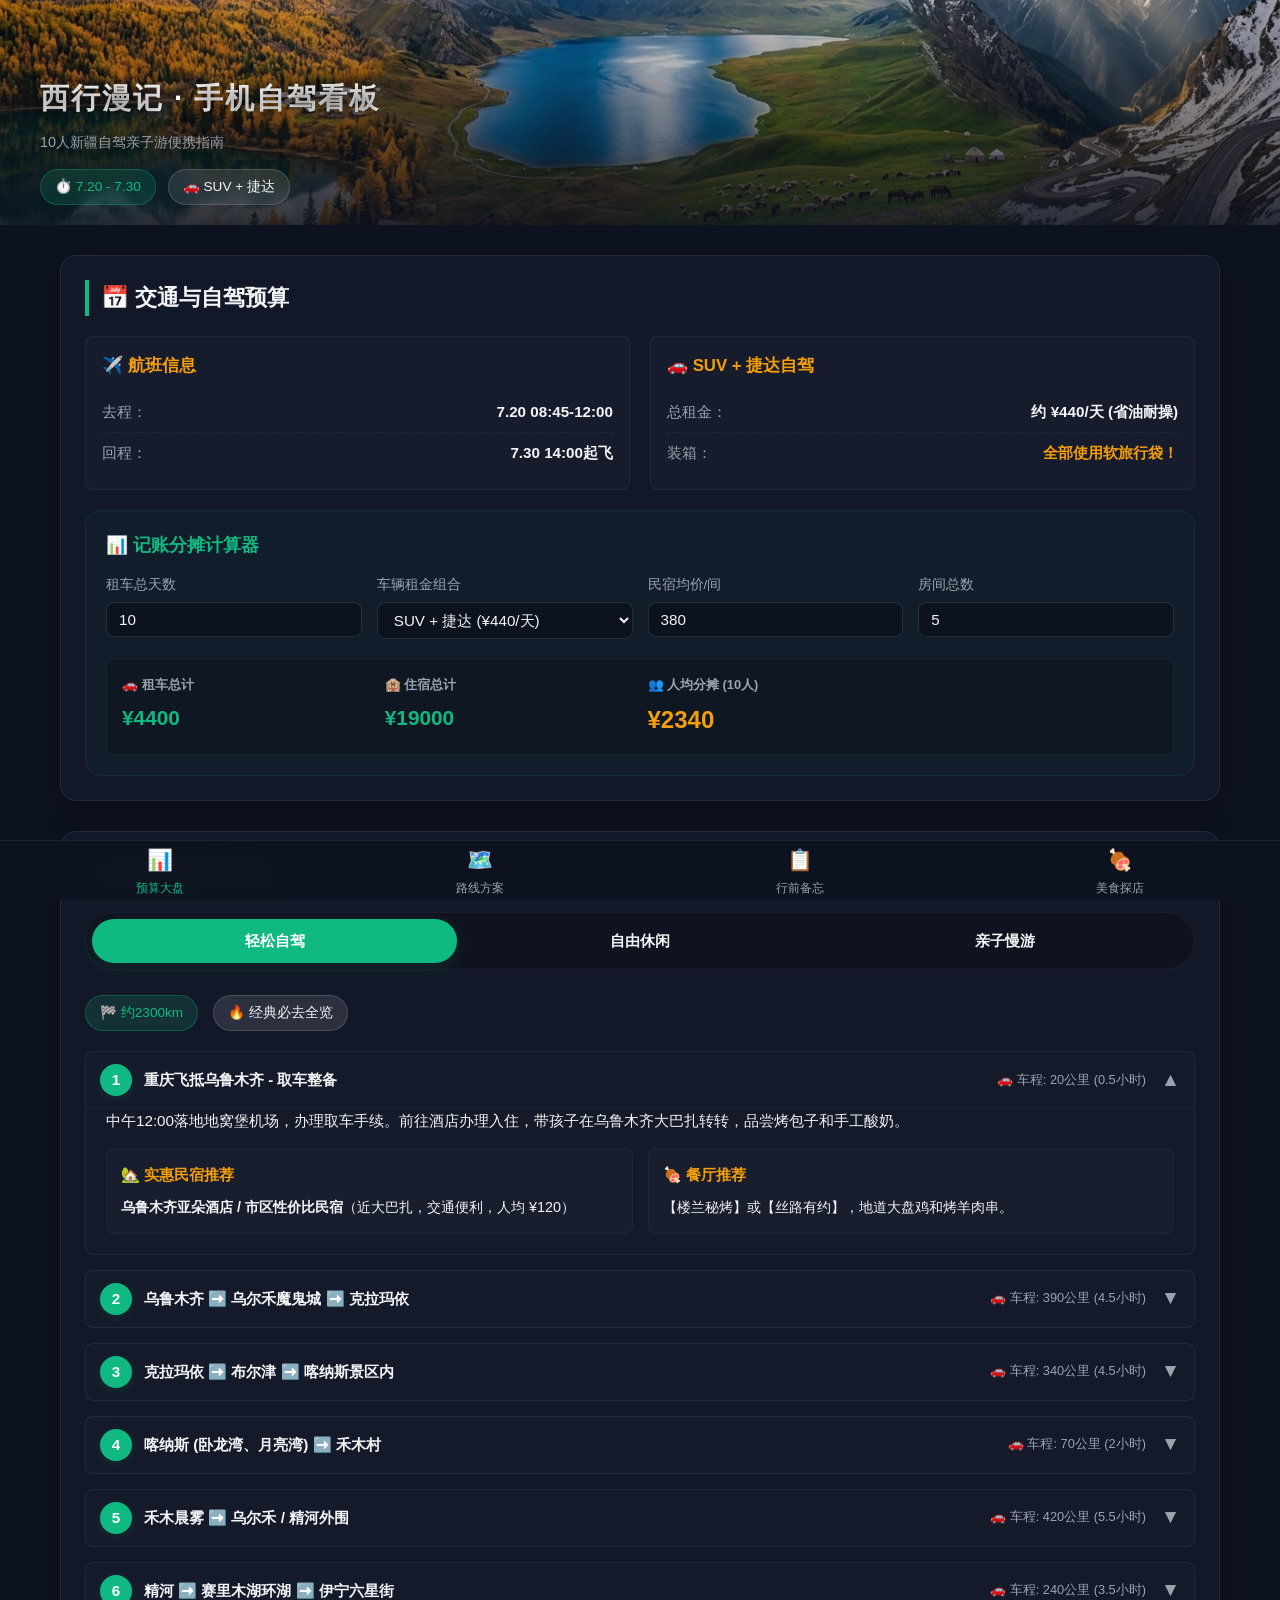
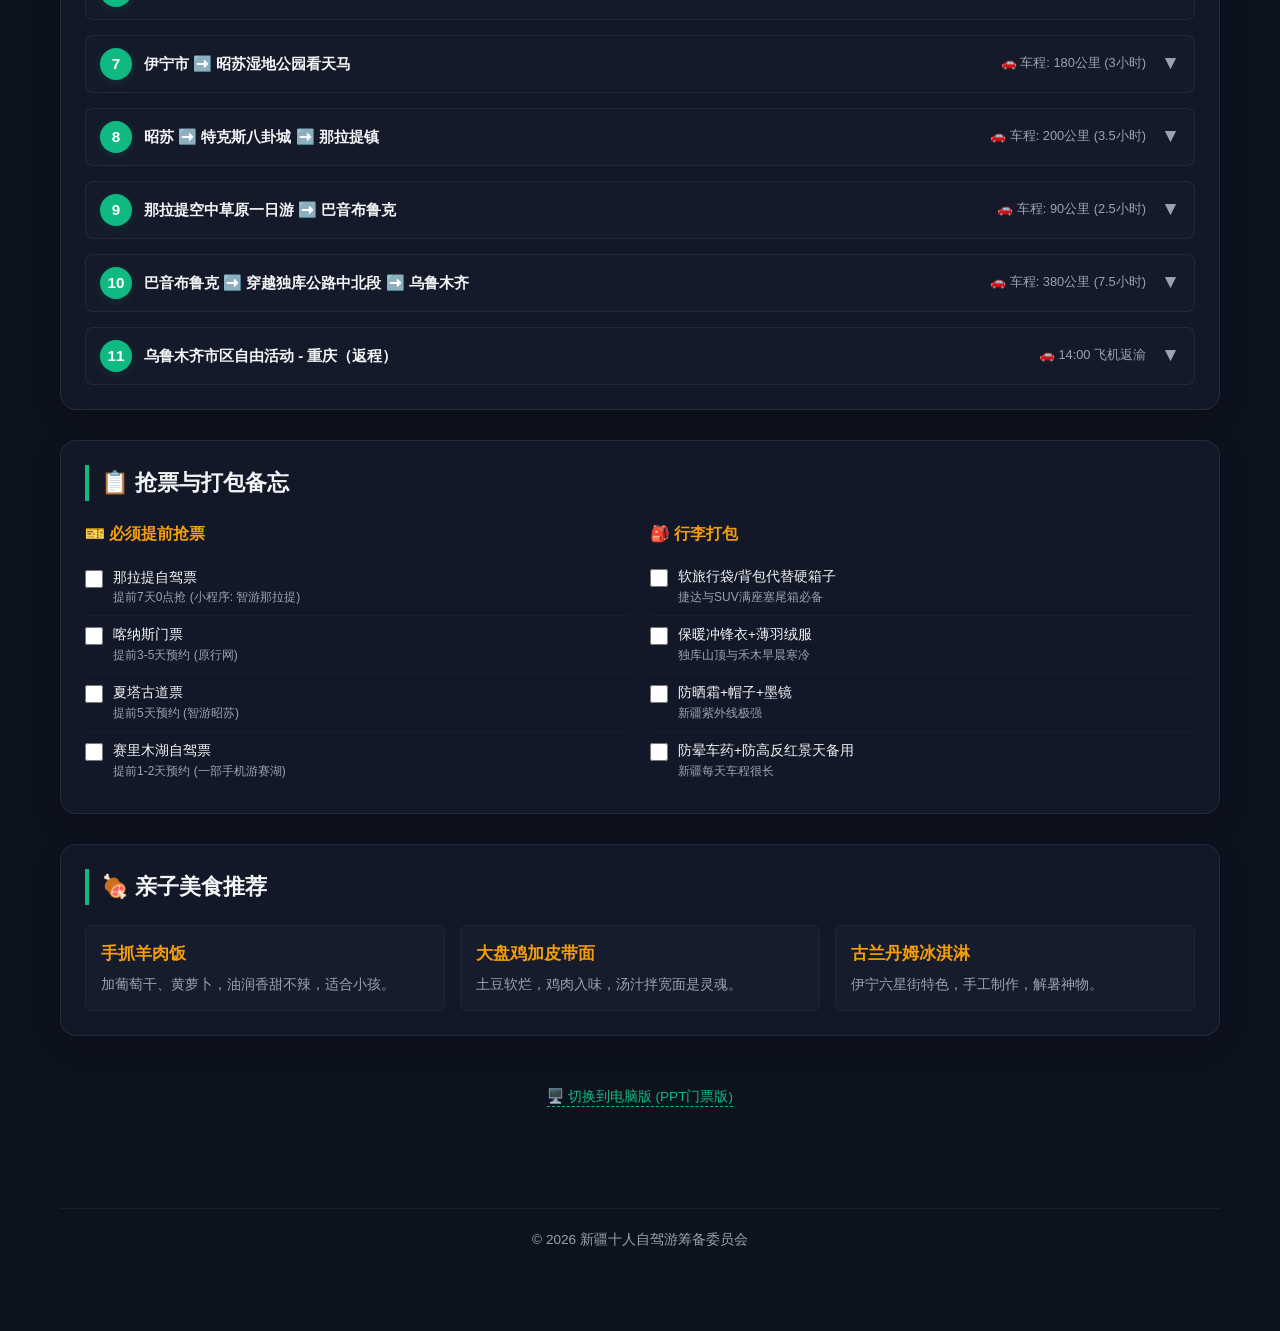
==== mobile.html @ ca85deac "feat: add index, mobile, and markdown documents" ====
<!DOCTYPE html>
<html lang="zh-CN">
<head>
  <meta charset="UTF-8">
  <meta name="viewport" content="width=device-width, initial-scale=1.0, maximum-scale=1.0, user-scalable=no">
  <title>西行漫记 - 手机版自驾看板</title>
  <meta name="description" content="10人新疆自驾亲子游手机端便携看板">
  <link rel="stylesheet" href="styles.css">
  <style>
    /* ==========================================================================
       手机端专属App化版面微调 (覆盖 styles.css)
       ========================================================================== */
    body {
      padding-bottom: 80px; /* 为底部导航栏留空 */
      font-size: 0.95rem;
    }
    
    /* 缩减头部高度，适合手机屏幕 */
    .hero {
      height: 25vh;
      min-height: 200px;
      padding: 20px;
    }
    
    .hero h1 {
      font-size: 1.8rem;
    }
    
    .hero p {
      font-size: 0.9rem;
    }
    
    /* 底部App式导航条 */
    .bottom-nav {
      position: fixed;
      bottom: 0;
      left: 0;
      width: 100%;
      height: 60px;
      background: rgba(13, 18, 31, 0.95);
      backdrop-filter: blur(15px);
      -webkit-backdrop-filter: blur(15px);
      border-top: 1px solid rgba(255, 255, 255, 0.08);
      display: flex;
      justify-content: space-around;
      align-items: center;
      z-index: 999;
    }
    
    .nav-item {
      display: flex;
      flex-direction: column;
      align-items: center;
      justify-content: center;
      color: var(--text-secondary);
      font-size: 0.75rem;
      cursor: pointer;
      flex: 1;
      height: 100%;
      transition: var(--transition-smooth);
    }
    
    .nav-item.active {
      color: var(--primary);
    }
    
    .nav-item .icon {
      font-size: 1.3rem;
      margin-bottom: 2px;
    }

    /* 滚动锚定 */
    .app-section {
      scroll-margin-top: 20px;
    }
    
    /* 对列表卡片进行手机端优化 */
    .day-header {
      padding: 12px 14px;
    }
    
    .day-title-text {
      font-size: 0.95rem;
    }
    
    .day-title-right {
      font-size: 0.8rem;
    }

    .checklist-group h4 {
      font-size: 1rem;
    }
    
    .checklist-item label {
      font-size: 0.85rem;
    }
    
    /* 回到顶部/电脑版切换按钮 */
    .switch-link {
      text-align: center;
      margin: 20px 0;
      font-size: 0.85rem;
    }
    
    .switch-link a {
      color: var(--primary);
      text-decoration: none;
      border-bottom: 1px dashed var(--primary);
      padding-bottom: 2px;
    }
  </style>
</head>
<body>

  <!-- 顶部巨幕 (Hero Section) -->
  <header class="hero">
    <div class="hero-content">
      <h1>西行漫记 · 手机自驾看板</h1>
      <p>10人新疆自驾亲子游便携指南</p>
      <div class="hero-badges">
        <span class="badge primary">⏱️ 7.20 - 7.30</span>
        <span class="badge">🚗 SUV + 捷达</span>
      </div>
    </div>
  </header>

  <!-- 主容器 -->
  <main class="container">

    <!-- 1. 预算与大盘 -->
    <section id="sec-budget" class="panel app-section">
      <h2 class="panel-title">📅 交通与自驾预算</h2>
      <div class="logistics-grid">
        <div class="info-card">
          <h4>✈️ 航班信息</h4>
          <div class="info-row"><span class="info-label">去程：</span><span class="info-val">7.20 08:45-12:00</span></div>
          <div class="info-row"><span class="info-label">回程：</span><span class="info-val">7.30 14:00起飞</span></div>
        </div>

        <div class="info-card">
          <h4>🚗 SUV + 捷达自驾</h4>
          <div class="info-row"><span class="info-label">总租金：</span><span class="info-val">约 ¥440/天 (省油耐操)</span></div>
          <div class="info-row"><span class="info-label">装箱：</span><span class="info-val" style="color: var(--secondary);">全部使用软旅行袋！</span></div>
        </div>
      </div>

      <!-- 手机端记账计算器 -->
      <div class="calculator">
        <div class="calc-title">📊 记账分摊计算器</div>
        <div class="calc-inputs">
          <div class="input-group">
            <label for="calc-days">租车总天数</label>
            <input type="number" id="calc-days" value="10" min="1" max="15">
          </div>
          <div class="input-group">
            <label for="car-combo">车辆租金组合</label>
            <select id="car-combo">
              <option value="440">SUV + 捷达 (¥440/天)</option>
              <option value="600">两台国产SUV (¥600/天)</option>
              <option value="1000">两台GL8 (¥1000/天)</option>
            </select>
          </div>
          <div class="input-group">
            <label for="hotel-price">民宿均价/间</label>
            <input type="number" id="hotel-price" value="380" step="10">
          </div>
          <div class="input-group">
            <label for="room-count">房间总数</label>
            <input type="number" id="room-count" value="5" min="1" max="10">
          </div>
        </div>
        <div class="calc-results">
          <div class="result-card">
            <h5>🚗 租车总计</h5>
            <div class="price" id="res-car-total">¥4400</div>
          </div>
          <div class="result-card">
            <h5>🏨 住宿总计</h5>
            <div class="price" id="res-hotel-total">¥19000</div>
          </div>
          <div class="result-card" style="grid-column: span 2;">
            <h5>👥 人均分摊 (10人)</h5>
            <div class="price" id="res-per-person" style="color: var(--secondary); font-size: 1.5rem;">¥2340</div>
          </div>
        </div>
      </div>
    </section>

    <!-- 2. 玩法路线 (切换) -->
    <section id="sec-routes" class="panel app-section">
      <h2 class="panel-title">🗺️ 自驾玩法方案</h2>
      <div class="route-selector">
        <div class="route-tab active" onclick="switchRoute(1)">轻松自驾</div>
        <div class="route-tab" onclick="switchRoute(2)">自由休闲</div>
        <div class="route-tab" onclick="switchRoute(3)">亲子慢游</div>
      </div>

      <!-- 路线1：轻松自驾 -->
      <div id="route-1" class="route-content active">
        <div class="route-meta">
          <span class="badge primary">🏁 约2300km</span>
          <span class="badge">🔥 经典必去全览</span>
        </div>
        <div class="timeline" id="timeline-r1"></div>
      </div>

      <!-- 路线2：极度自由休闲 -->
      <div id="route-2" class="route-content">
        <div class="route-meta">
          <span class="badge primary">🏁 约1500km</span>
          <span class="badge">🔥 赛湖发呆+伊犁慢玩</span>
        </div>
        <div class="timeline" id="timeline-r2"></div>
      </div>

      <!-- 路线3：亲子慢游 -->
      <div id="route-3" class="route-content">
        <div class="route-meta">
          <span class="badge primary">🏁 约1200km</span>
          <span class="badge">🔥 超低车程+采摘骑马</span>
        </div>
        <div class="timeline" id="timeline-r3"></div>
      </div>
    </section>

    <!-- 3. 行前备忘与门票 -->
    <section id="sec-checklist" class="panel app-section">
      <h2 class="panel-title">📋 抢票与打包备忘</h2>
      <div class="checklist-container">
        <!-- 抢票 -->
        <div class="checklist-group">
          <h4>🎫 必须提前抢票</h4>
          <div class="checklist-item">
            <input type="checkbox" id="m-t-1">
            <label for="m-t-1">那拉提自驾票<span class="desc">提前7天0点抢 (小程序: 智游那拉提)</span></label>
          </div>
          <div class="checklist-item">
            <input type="checkbox" id="m-t-2">
            <label for="m-t-2">喀纳斯门票<span class="desc">提前3-5天预约 (原行网)</span></label>
          </div>
          <div class="checklist-item">
            <input type="checkbox" id="m-t-3">
            <label for="m-t-3">夏塔古道票<span class="desc">提前5天预约 (智游昭苏)</span></label>
          </div>
          <div class="checklist-item">
            <input type="checkbox" id="m-t-4">
            <label for="m-t-4">赛里木湖自驾票<span class="desc">提前1-2天预约 (一部手机游赛湖)</span></label>
          </div>
        </div>

        <!-- 行李 -->
        <div class="checklist-group">
          <h4>🎒 行李打包</h4>
          <div class="checklist-item">
            <input type="checkbox" id="m-p-1">
            <label for="m-p-1">软旅行袋/背包代替硬箱子<span class="desc">捷达与SUV满座塞尾箱必备</span></label>
          </div>
          <div class="checklist-item">
            <input type="checkbox" id="m-p-2">
            <label for="m-p-2">保暖冲锋衣+薄羽绒服<span class="desc">独库山顶与禾木早晨寒冷</span></label>
          </div>
          <div class="checklist-item">
            <input type="checkbox" id="m-p-3">
            <label for="m-p-3">防晒霜+帽子+墨镜<span class="desc">新疆紫外线极强</span></label>
          </div>
          <div class="checklist-item">
            <input type="checkbox" id="m-p-4">
            <label for="m-p-4">防晕车药+防高反红景天备用<span class="desc">新疆每天车程很长</span></label>
          </div>
        </div>
      </div>
    </section>

    <!-- 4. 美食 -->
    <section id="sec-food" class="panel app-section">
      <h2 class="panel-title">🍖 亲子美食推荐</h2>
      <div class="food-showcase">
        <div class="food-card">
          <h4>手抓羊肉饭</h4>
          <p>加葡萄干、黄萝卜，油润香甜不辣，适合小孩。</p>
        </div>
        <div class="food-card">
          <h4>大盘鸡加皮带面</h4>
          <p>土豆软烂，鸡肉入味，汤汁拌宽面是灵魂。</p>
        </div>
        <div class="food-card">
          <h4>古兰丹姆冰淇淋</h4>
          <p>伊宁六星街特色，手工制作，解暑神物。</p>
        </div>
      </div>
    </section>

    <!-- 切换回电脑版 -->
    <div class="switch-link">
      <a href="index.html">🖥️ 切换到电脑版 (PPT门票版)</a>
    </div>

    <!-- 页脚 -->
    <footer class="footer">
      <p>© 2026 新疆十人自驾游筹备委员会</p>
    </footer>

  </main>

  <!-- 底部App导航栏 -->
  <nav class="bottom-nav">
    <div class="nav-item active" onclick="scrollToSection('sec-budget', this)">
      <span class="icon">📊</span>
      <span>预算大盘</span>
    </div>
    <div class="nav-item" onclick="scrollToSection('sec-routes', this)">
      <span class="icon">🗺️</span>
      <span>路线方案</span>
    </div>
    <div class="nav-item" onclick="scrollToSection('sec-checklist', this)">
      <span class="icon">📋</span>
      <span>行前备忘</span>
    </div>
    <div class="nav-item" onclick="scrollToSection('sec-food', this)">
      <span class="icon">🍖</span>
      <span>美食探店</span>
    </div>
  </nav>

  <script src="app.js"></script>
  <script>
    // 手机版专属逻辑：点击底部导航平滑滚动
    function scrollToSection(id, element) {
      // 移除所有激活状态
      document.querySelectorAll('.bottom-nav .nav-item').forEach(item => {
        item.classList.remove('active');
      });
      // 激活当前
      element.classList.add('active');
      
      const target = document.getElementById(id);
      if (target) {
        target.scrollIntoView({ behavior: 'smooth' });
      }
    }

    // 动态把 index.html 的天数内容克隆填充到 mobile.html
    window.addEventListener('DOMContentLoaded', () => {
      // 从 index.html 的结构克隆时间轴
      // 因为共用 app.js，这里由 app.js 在初始化时直接处理克隆或我们直接将数据渲染注入
      const r1 = document.getElementById('timeline-r1');
      const r2 = document.getElementById('timeline-r2');
      const r3 = document.getElementById('timeline-r3');

      // 从本地拉取 index.html 的内容并克隆过来
      fetch('index.html')
        .then(response => response.text())
        .then(html => {
          const parser = new DOMParser();
          const doc = parser.parseFromString(html, 'text/html');
          
          r1.innerHTML = doc.querySelector('#route-1 .timeline').innerHTML;
          r2.innerHTML = doc.querySelector('#route-2 .timeline').innerHTML;
          r3.innerHTML = doc.querySelector('#route-3 .timeline').innerHTML;

          // 重新激活 app.js 对新生成元素的事件监听 (如果 app.js 里使用的是事件代理，那就不需要，否则需要重绑定)
          initChecklist(); 
        })
        .catch(err => console.error("读取路线时间轴失败:", err));
    });
  </script>
</body>
</html>
---- styles.css ----
/* ==========================================================================
   新疆 10 人行自驾看板 - 样式设计 (styles.css)
   设计风格：清新玻璃拟态 (Glassmorphism)，融合森林绿、沙砾黄与星空蓝
   ========================================================================== */

/* 基础重置与全局变量 */
:root {
  --bg-color: #0d121f;
  --panel-bg: rgba(22, 28, 45, 0.7);
  --panel-border: rgba(255, 255, 255, 0.08);
  --text-primary: #f3f4f6;
  --text-secondary: #9ca3af;
  
  /* 自然色系主题高亮 */
  --primary: #10b981;        /* 草原松石绿 */
  --primary-glow: rgba(16, 185, 129, 0.15);
  --secondary: #f59e0b;      /* 温暖沙砾黄 */
  --accent: #3b82f6;         /* 纯净赛湖蓝 */
  
  --transition-smooth: all 0.3s cubic-bezier(0.4, 0, 0.2, 1);
  --border-radius-lg: 16px;
  --border-radius-md: 8px;
}

* {
  box-sizing: border-box;
  margin: 0;
  padding: 0;
}

body {
  font-family: -apple-system, BlinkMacSystemFont, "Segoe UI", Roboto, "Helvetica Neue", "PingFang SC", "Microsoft YaHei", sans-serif;
  background-color: var(--bg-color);
  color: var(--text-primary);
  line-height: 1.6;
  padding-bottom: 60px;
  overflow-x: hidden;
}

/* 巨幕背景与标题 (Hero Section) */
.hero {
  position: relative;
  height: 45vh;
  min-height: 350px;
  width: 100%;
  background: url('hero.jpg') no-repeat center center/cover;
  display: flex;
  align-items: flex-end;
  justify-content: flex-start;
  padding: 40px;
  margin-bottom: 30px;
}

.hero::before {
  content: '';
  position: absolute;
  top: 0;
  left: 0;
  width: 100%;
  height: 100%;
  background: linear-gradient(to bottom, rgba(13, 18, 31, 0.1) 0%, rgba(13, 18, 31, 0.85) 100%);
  z-index: 1;
}

.hero-content {
  position: relative;
  z-index: 2;
  max-width: 1200px;
  width: 100%;
  margin: 0 auto;
}

.hero h1 {
  font-size: 2.8rem;
  font-weight: 800;
  text-shadow: 0 4px 15px rgba(0,0,0,0.6);
  letter-spacing: 2px;
  background: linear-gradient(135deg, #ffffff 60%, var(--secondary) 100%);
  -webkit-background-clip: text;
  -webkit-text-fill-color: transparent;
}

.hero p {
  font-size: 1.1rem;
  color: var(--text-secondary);
  margin-top: 10px;
  text-shadow: 0 2px 8px rgba(0,0,0,0.5);
}

.hero-badges {
  display: flex;
  gap: 12px;
  margin-top: 15px;
  flex-wrap: wrap;
}

.badge {
  background: rgba(255, 255, 255, 0.1);
  backdrop-filter: blur(5px);
  padding: 6px 14px;
  border-radius: 20px;
  font-size: 0.85rem;
  border: 1px solid rgba(255, 255, 255, 0.15);
  display: flex;
  align-items: center;
  gap: 6px;
}

.badge.primary {
  background: var(--primary-glow);
  border-color: rgba(16, 185, 129, 0.3);
  color: var(--primary);
}

/* 主容器布局 */
.container {
  max-width: 1200px;
  margin: 0 auto;
  padding: 0 20px;
  display: grid;
  grid-template-columns: 1fr;
  gap: 30px;
}

/* 通用面板样式 (Glassmorphism Panel) */
.panel {
  background: var(--panel-bg);
  backdrop-filter: blur(12px);
  -webkit-backdrop-filter: blur(12px);
  border: 1px solid var(--panel-border);
  border-radius: var(--border-radius-lg);
  padding: 24px;
  box-shadow: 0 8px 32px 0 rgba(0, 0, 0, 0.2);
  transition: var(--transition-smooth);
}

.panel:hover {
  border-color: rgba(255, 255, 255, 0.15);
}

.panel-title {
  font-size: 1.4rem;
  font-weight: 700;
  margin-bottom: 20px;
  display: flex;
  align-items: center;
  gap: 10px;
  border-left: 4px solid var(--primary);
  padding-left: 12px;
}

/* 交通成本与物流模块 */
.logistics-grid {
  display: grid;
  grid-template-columns: 1fr 1fr;
  gap: 20px;
}

@media (max-width: 768px) {
  .logistics-grid {
    grid-template-columns: 1fr;
  }
}

.info-card {
  background: rgba(255, 255, 255, 0.02);
  border: 1px solid rgba(255, 255, 255, 0.05);
  border-radius: var(--border-radius-md);
  padding: 16px;
}

.info-card h4 {
  font-size: 1.05rem;
  color: var(--secondary);
  margin-bottom: 12px;
  display: flex;
  align-items: center;
  gap: 6px;
}

.info-row {
  display: flex;
  justify-content: space-between;
  padding: 8px 0;
  border-bottom: 1px dashed rgba(255, 255, 255, 0.05);
}

.info-row:last-child {
  border-bottom: none;
}

.info-label {
  color: var(--text-secondary);
}

.info-val {
  font-weight: 600;
}

/* 记账估算器 */
.calculator {
  background: rgba(16, 185, 129, 0.03);
  border: 1px solid rgba(16, 185, 129, 0.1);
  border-radius: var(--border-radius-lg);
  padding: 20px;
  margin-top: 20px;
}

.calc-title {
  font-size: 1.1rem;
  font-weight: 700;
  margin-bottom: 15px;
  display: flex;
  align-items: center;
  gap: 8px;
  color: var(--primary);
}

.calc-inputs {
  display: grid;
  grid-template-columns: repeat(auto-fit, minmax(180px, 1fr));
  gap: 15px;
  margin-bottom: 20px;
}

.input-group {
  display: flex;
  flex-direction: column;
  gap: 6px;
}

.input-group label {
  font-size: 0.85rem;
  color: var(--text-secondary);
}

.input-group input, .input-group select {
  background: rgba(13, 18, 31, 0.8);
  border: 1px solid rgba(255, 255, 255, 0.1);
  border-radius: var(--border-radius-md);
  padding: 8px 12px;
  color: var(--text-primary);
  font-size: 0.95rem;
  outline: none;
  transition: var(--transition-smooth);
}

.input-group input:focus, .input-group select:focus {
  border-color: var(--primary);
  box-shadow: 0 0 0 2px var(--primary-glow);
}

.calc-results {
  display: grid;
  grid-template-columns: repeat(auto-fit, minmax(150px, 1fr));
  gap: 15px;
  background: rgba(0, 0, 0, 0.2);
  padding: 15px;
  border-radius: var(--border-radius-md);
  border: 1px solid rgba(255, 255, 255, 0.05);
}

.result-card h5 {
  font-size: 0.8rem;
  color: var(--text-secondary);
  margin-bottom: 5px;
}

.result-card .price {
  font-size: 1.3rem;
  font-weight: 800;
  color: var(--primary);
}

.result-card .price.total {
  color: var(--secondary);
}

/* 路线 Tab 系统 */
.route-selector {
  display: flex;
  background: rgba(0, 0, 0, 0.2);
  padding: 6px;
  border-radius: 30px;
  margin-bottom: 25px;
  border: 1px solid rgba(255, 255, 255, 0.05);
}

.route-tab {
  flex: 1;
  text-align: center;
  padding: 10px 15px;
  border-radius: 25px;
  cursor: pointer;
  font-weight: 600;
  transition: var(--transition-smooth);
  user-select: none;
  font-size: 0.95rem;
}

.route-tab.active {
  background: var(--primary);
  color: #ffffff;
  box-shadow: 0 4px 15px var(--primary-glow);
}

/* 路线显示区域 */
.route-content {
  display: none;
}

.route-content.active {
  display: block;
  animation: fadeIn 0.4s ease;
}

@keyframes fadeIn {
  from { opacity: 0; transform: translateY(10px); }
  to { opacity: 1; transform: translateY(0); }
}

.route-meta {
  display: flex;
  gap: 15px;
  margin-bottom: 20px;
  flex-wrap: wrap;
}

/* 每日时间轴卡片 */
.timeline {
  display: flex;
  flex-direction: column;
  gap: 15px;
}

.day-card {
  border: 1px solid rgba(255, 255, 255, 0.06);
  background: rgba(255, 255, 255, 0.01);
  border-radius: var(--border-radius-md);
  overflow: hidden;
  transition: var(--transition-smooth);
}

.day-card:hover {
  background: rgba(255, 255, 255, 0.02);
  border-color: rgba(16, 185, 129, 0.2);
}

.day-header {
  padding: 16px 20px;
  display: flex;
  justify-content: space-between;
  align-items: center;
  cursor: pointer;
  user-select: none;
}

.day-title-left {
  display: flex;
  align-items: center;
  gap: 12px;
}

.day-num {
  background: var(--primary);
  color: white;
  font-weight: 800;
  font-size: 0.95rem;
  width: 32px;
  height: 32px;
  display: flex;
  align-items: center;
  justify-content: center;
  border-radius: 50%;
  box-shadow: 0 2px 8px var(--primary-glow);
}

.day-title-text {
  font-weight: 700;
  font-size: 1.1rem;
}

.day-title-right {
  display: flex;
  align-items: center;
  gap: 15px;
  color: var(--text-secondary);
  font-size: 0.9rem;
}

.day-toggle-icon {
  font-size: 1.2rem;
  transition: var(--transition-smooth);
}

.day-card.expanded .day-toggle-icon {
  transform: rotate(180deg);
}

.day-body {
  display: none;
  padding: 0 20px 20px 20px;
  border-top: 1px solid rgba(255, 255, 255, 0.04);
  animation: slideDown 0.3s ease-out;
}

.day-card.expanded .day-body {
  display: block;
}

@keyframes slideDown {
  from { opacity: 0; max-height: 0; }
  to { opacity: 1; max-height: 1000px; }
}

/* 每日细节卡片组 */
.day-details-grid {
  display: grid;
  grid-template-columns: 1fr 1fr;
  gap: 15px;
  margin-top: 15px;
}

@media (max-width: 768px) {
  .day-details-grid {
    grid-template-columns: 1fr;
  }
}

.detail-section {
  background: rgba(255, 255, 255, 0.02);
  border-radius: var(--border-radius-md);
  padding: 14px;
  border: 1px solid rgba(255, 255, 255, 0.03);
}

.detail-section h5 {
  font-size: 0.95rem;
  color: var(--secondary);
  margin-bottom: 8px;
  display: flex;
  align-items: center;
  gap: 6px;
}

.detail-section p {
  font-size: 0.9rem;
  color: var(--text-primary);
}

/* 行李与门票备忘清单 */
.checklist-container {
  display: grid;
  grid-template-columns: 1fr 1fr;
  gap: 20px;
}

@media (max-width: 768px) {
  .checklist-container {
    grid-template-columns: 1fr;
  }
}

.checklist-group h4 {
  font-size: 1.1rem;
  font-weight: 700;
  margin-bottom: 12px;
  color: var(--secondary);
  display: flex;
  align-items: center;
  gap: 8px;
}

.checklist-item {
  display: flex;
  align-items: flex-start;
  gap: 10px;
  padding: 8px 0;
  border-bottom: 1px solid rgba(255, 255, 255, 0.03);
}

.checklist-item:last-child {
  border-bottom: none;
}

.checklist-item input[type="checkbox"] {
  width: 18px;
  height: 18px;
  accent-color: var(--primary);
  cursor: pointer;
  margin-top: 3px;
}

.checklist-item label {
  font-size: 0.9rem;
  cursor: pointer;
  user-select: none;
}

.checklist-item.checked label {
  color: var(--text-secondary);
  text-decoration: line-through;
}

.checklist-item .desc {
  font-size: 0.75rem;
  color: var(--text-secondary);
  display: block;
}

/* 美食推荐专区 */
.food-showcase {
  display: grid;
  grid-template-columns: repeat(auto-fit, minmax(220px, 1fr));
  gap: 15px;
}

.food-card {
  background: rgba(255, 255, 255, 0.02);
  border: 1px solid rgba(255, 255, 255, 0.04);
  border-radius: var(--border-radius-md);
  padding: 15px;
  transition: var(--transition-smooth);
}

.food-card:hover {
  transform: translateY(-2px);
  border-color: rgba(245, 158, 11, 0.2);
}

.food-card h4 {
  font-size: 1.05rem;
  color: var(--secondary);
  margin-bottom: 6px;
}

.food-card p {
  font-size: 0.85rem;
  color: var(--text-secondary);
}

/* 页脚 */
.footer {
  text-align: center;
  color: var(--text-secondary);
  font-size: 0.85rem;
  margin-top: 50px;
  padding-top: 20px;
  border-top: 1px solid rgba(255, 255, 255, 0.05);
}
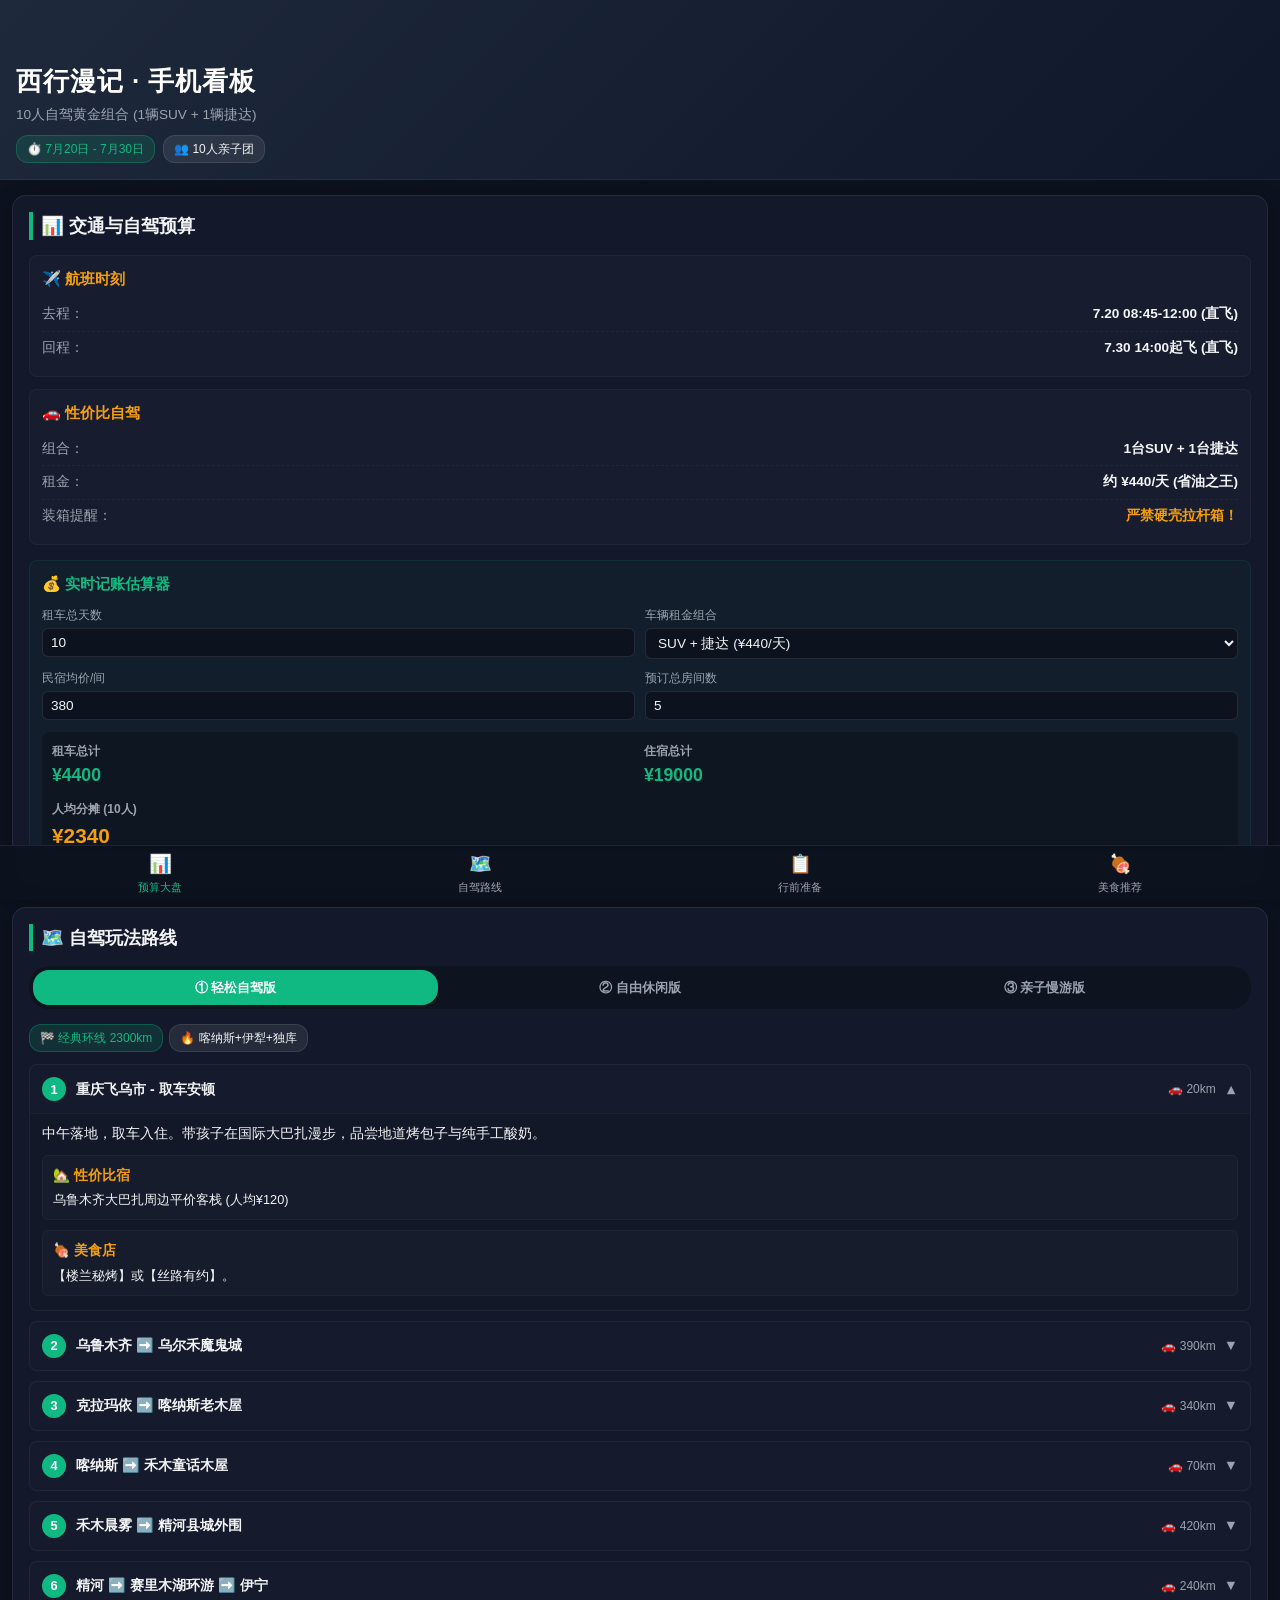
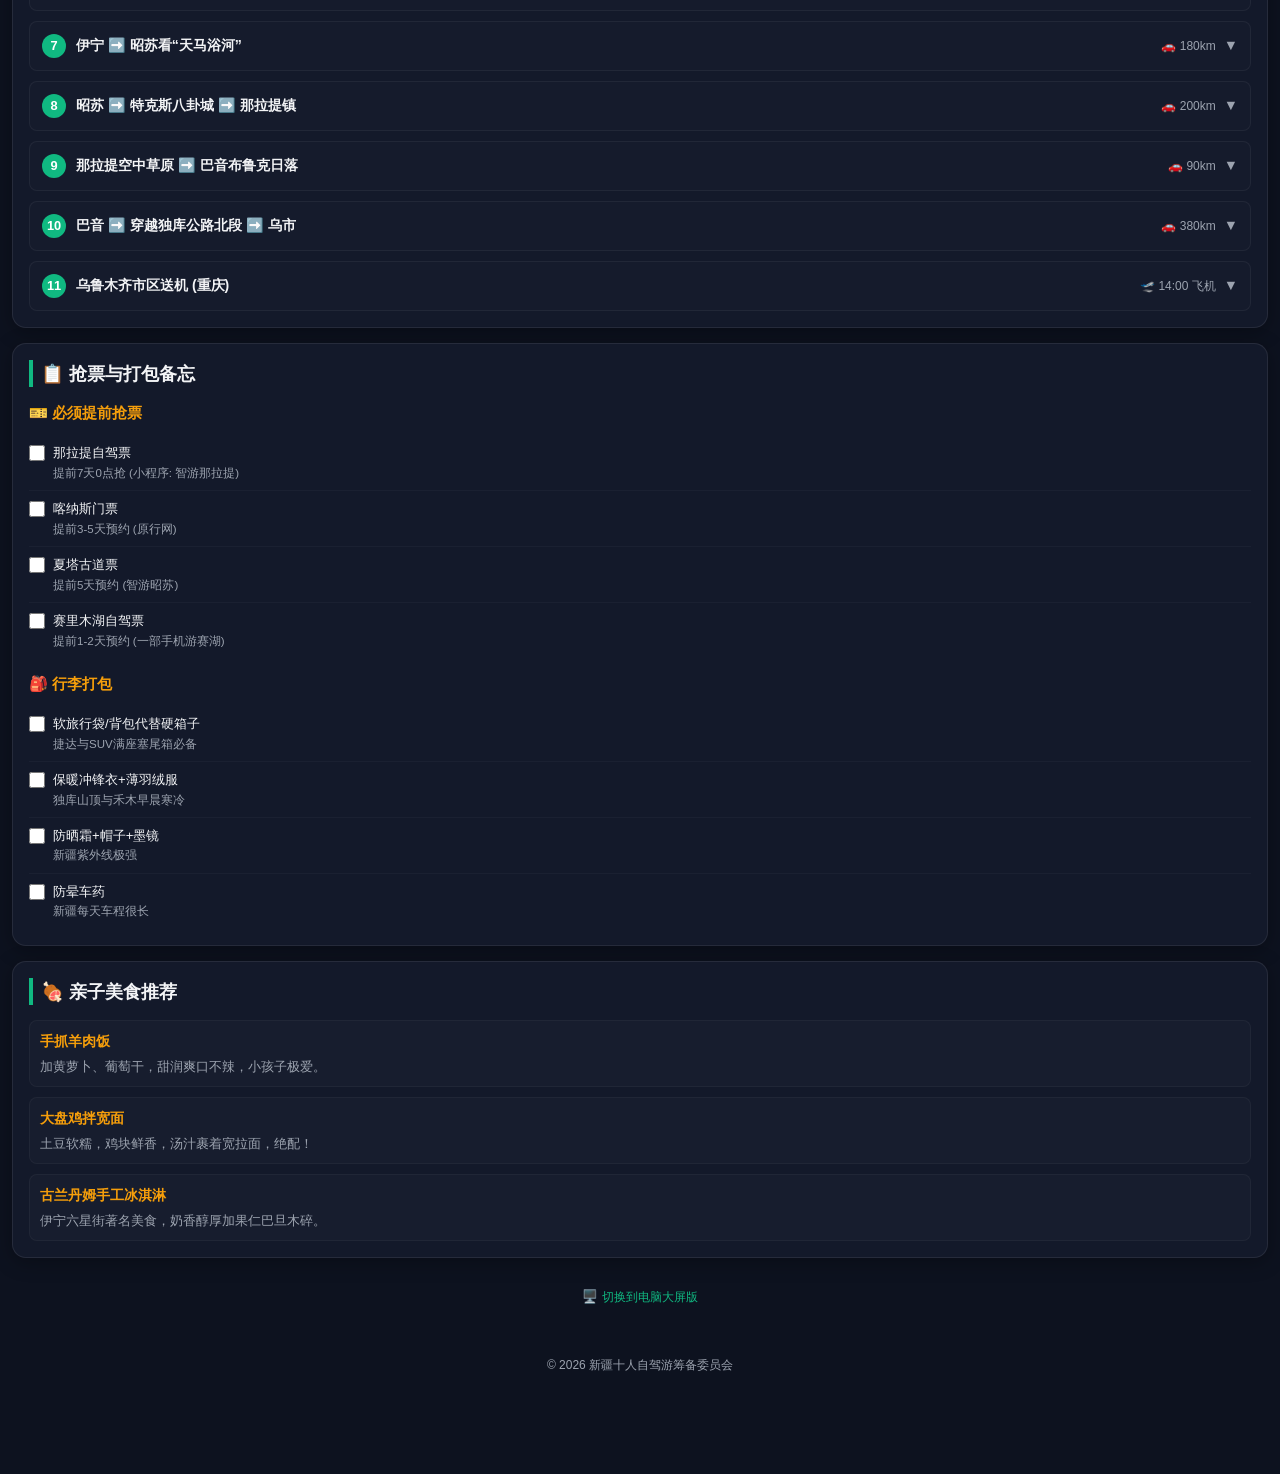
==== commit 2757f2cc: "feat: make mobile.html fully self-contained for offline/preview app loading" ====
--- a/mobile.html
+++ b/mobile.html
@@ -3,110 +3,500 @@
 <head>
   <meta charset="UTF-8">
   <meta name="viewport" content="width=device-width, initial-scale=1.0, maximum-scale=1.0, user-scalable=no">
-  <title>西行漫记 - 手机版自驾看板</title>
+  <title>西行漫记 - 手机自驾看版</title>
   <meta name="description" content="10人新疆自驾亲子游手机端便携看板">
-  <link rel="stylesheet" href="styles.css">
   <style>
     /* ==========================================================================
-       手机端专属App化版面微调 (覆盖 styles.css)
+       自包含样式：支持钉钉/微信/本地双击直开，零外部依赖，极速秒开
        ========================================================================== */
+    :root {
+      --bg-color: #0d121f;
+      --panel-bg: rgba(22, 28, 45, 0.85);
+      --panel-border: rgba(255, 255, 255, 0.08);
+      --text-primary: #f3f4f6;
+      --text-secondary: #9ca3af;
+      --primary: #10b981;        /* 松石绿 */
+      --primary-glow: rgba(16, 185, 129, 0.15);
+      --secondary: #f59e0b;      /* 沙砾黄 */
+      --transition-smooth: all 0.25s ease;
+      --border-radius-lg: 14px;
+      --border-radius-md: 8px;
+    }
+
+    * {
+      box-sizing: border-box;
+      margin: 0;
+      padding: 0;
+    }
+
     body {
-      padding-bottom: 80px; /* 为底部导航栏留空 */
+      font-family: -apple-system, BlinkMacSystemFont, "PingFang SC", "Microsoft YaHei", sans-serif;
+      background-color: var(--bg-color);
+      color: var(--text-primary);
+      line-height: 1.5;
+      padding-bottom: 80px; /* 留出底部App导航栏空间 */
+      overflow-x: hidden;
+      background-attachment: fixed;
+    }
+
+    /* 顶部视觉图，自带半透明遮罩 */
+    .hero {
+      position: relative;
+      height: 180px;
+      width: 100%;
+      background: linear-gradient(135deg, #1e293b 0%, #0f172a 100%);
+      display: flex;
+      align-items: flex-end;
+      padding: 16px;
+      margin-bottom: 15px;
+      border-bottom: 1px solid rgba(255, 255, 255, 0.05);
+    }
+
+    .hero-content {
+      position: relative;
+      z-index: 2;
+    }
+
+    .hero h1 {
+      font-size: 1.6rem;
+      font-weight: 800;
+      color: #ffffff;
+      letter-spacing: 1px;
+    }
+
+    .hero p {
+      font-size: 0.85rem;
+      color: var(--text-secondary);
+      margin-top: 4px;
+    }
+
+    .hero-badges {
+      display: flex;
+      gap: 8px;
+      margin-top: 10px;
+      flex-wrap: wrap;
+    }
+
+    .badge {
+      background: rgba(255, 255, 255, 0.08);
+      padding: 4px 10px;
+      border-radius: 12px;
+      font-size: 0.75rem;
+      border: 1px solid rgba(255, 255, 255, 0.1);
+      color: var(--text-primary);
+    }
+
+    .badge.primary {
+      background: var(--primary-glow);
+      border-color: rgba(16, 185, 129, 0.3);
+      color: var(--primary);
+    }
+
+    /* 布局容器 */
+    .container {
+      padding: 0 12px;
+      display: flex;
+      flex-direction: column;
+      gap: 15px;
+    }
+
+    /* 玻璃拟态面板 */
+    .panel {
+      background: var(--panel-bg);
+      border: 1px solid var(--panel-border);
+      border-radius: var(--border-radius-lg);
+      padding: 16px;
+      box-shadow: 0 4px 20px rgba(0, 0, 0, 0.3);
+    }
+
+    .panel-title {
+      font-size: 1.15rem;
+      font-weight: 700;
+      margin-bottom: 15px;
+      display: flex;
+      align-items: center;
+      gap: 8px;
+      border-left: 4px solid var(--primary);
+      padding-left: 8px;
+    }
+
+    /* 交通物流网格 */
+    .logistics-grid {
+      display: grid;
+      grid-template-columns: 1fr;
+      gap: 12px;
+    }
+
+    .info-card {
+      background: rgba(255, 255, 255, 0.02);
+      border: 1px solid rgba(255, 255, 255, 0.04);
+      border-radius: var(--border-radius-md);
+      padding: 12px;
+    }
+
+    .info-card h4 {
       font-size: 0.95rem;
-    }
-    
-    /* 缩减头部高度，适合手机屏幕 */
-    .hero {
-      height: 25vh;
-      min-height: 200px;
-      padding: 20px;
-    }
-    
-    .hero h1 {
-      font-size: 1.8rem;
-    }
-    
-    .hero p {
+      color: var(--secondary);
+      margin-bottom: 8px;
+    }
+
+    .info-row {
+      display: flex;
+      justify-content: space-between;
+      padding: 6px 0;
+      border-bottom: 1px dashed rgba(255, 255, 255, 0.04);
+      font-size: 0.85rem;
+    }
+
+    .info-row:last-child {
+      border-bottom: none;
+    }
+
+    .info-label {
+      color: var(--text-secondary);
+    }
+
+    .info-val {
+      font-weight: 600;
+    }
+
+    /* 手机端计算器 */
+    .calculator {
+      background: rgba(16, 185, 129, 0.03);
+      border: 1px solid rgba(16, 185, 129, 0.1);
+      border-radius: var(--border-radius-md);
+      padding: 12px;
+      margin-top: 15px;
+    }
+
+    .calc-title {
+      font-size: 0.95rem;
+      font-weight: 700;
+      margin-bottom: 10px;
+      color: var(--primary);
+    }
+
+    .calc-inputs {
+      display: grid;
+      grid-template-columns: 1fr 1fr;
+      gap: 10px;
+      margin-bottom: 12px;
+    }
+
+    .input-group {
+      display: flex;
+      flex-direction: column;
+      gap: 4px;
+    }
+
+    .input-group label {
+      font-size: 0.75rem;
+      color: var(--text-secondary);
+    }
+
+    .input-group input, .input-group select {
+      background: rgba(13, 18, 31, 0.9);
+      border: 1px solid rgba(255, 255, 255, 0.1);
+      border-radius: 6px;
+      padding: 6px 8px;
+      color: var(--text-primary);
+      font-size: 0.85rem;
+      outline: none;
+    }
+
+    .calc-results {
+      display: grid;
+      grid-template-columns: 1fr 1fr;
+      gap: 8px;
+      background: rgba(0, 0, 0, 0.25);
+      padding: 10px;
+      border-radius: var(--border-radius-md);
+    }
+
+    .result-card h5 {
+      font-size: 0.75rem;
+      color: var(--text-secondary);
+      margin-bottom: 2px;
+    }
+
+    .result-card .price {
+      font-size: 1.1rem;
+      font-weight: 700;
+      color: var(--primary);
+    }
+
+    .result-card .price.total {
+      color: var(--secondary);
+    }
+
+    /* 路线 Tab 切换 */
+    .route-selector {
+      display: flex;
+      background: rgba(0, 0, 0, 0.25);
+      padding: 4px;
+      border-radius: 20px;
+      margin-bottom: 15px;
+    }
+
+    .route-tab {
+      flex: 1;
+      text-align: center;
+      padding: 8px 4px;
+      border-radius: 16px;
+      cursor: pointer;
+      font-weight: 600;
+      font-size: 0.8rem;
+      color: var(--text-secondary);
+      transition: var(--transition-smooth);
+    }
+
+    .route-tab.active {
+      background: var(--primary);
+      color: #ffffff;
+    }
+
+    .route-content {
+      display: none;
+    }
+
+    .route-content.active {
+      display: block;
+    }
+
+    .route-meta {
+      display: flex;
+      gap: 6px;
+      margin-bottom: 12px;
+      flex-wrap: wrap;
+    }
+
+    /* 手机端时间轴 */
+    .timeline {
+      display: flex;
+      flex-direction: column;
+      gap: 10px;
+    }
+
+    .day-card {
+      border: 1px solid rgba(255, 255, 255, 0.05);
+      background: rgba(255, 255, 255, 0.01);
+      border-radius: var(--border-radius-md);
+      overflow: hidden;
+    }
+
+    .day-header {
+      padding: 12px;
+      display: flex;
+      justify-content: space-between;
+      align-items: center;
+    }
+
+    .day-title-left {
+      display: flex;
+      align-items: center;
+      gap: 10px;
+    }
+
+    .day-num {
+      background: var(--primary);
+      color: white;
+      font-weight: 800;
+      font-size: 0.8rem;
+      width: 24px;
+      height: 24px;
+      display: flex;
+      align-items: center;
+      justify-content: center;
+      border-radius: 50%;
+    }
+
+    .day-title-text {
+      font-weight: 700;
+      font-size: 0.88rem;
+    }
+
+    .day-title-right {
+      display: flex;
+      align-items: center;
+      gap: 8px;
+      color: var(--text-secondary);
+      font-size: 0.75rem;
+    }
+
+    .day-toggle-icon {
       font-size: 0.9rem;
-    }
-    
-    /* 底部App式导航条 */
+      transition: var(--transition-smooth);
+    }
+
+    .day-card.expanded .day-toggle-icon {
+      transform: rotate(180deg);
+    }
+
+    .day-body {
+      display: none;
+      padding: 10px 12px 14px 12px;
+      border-top: 1px solid rgba(255, 255, 255, 0.04);
+      font-size: 0.85rem;
+      background: rgba(0, 0, 0, 0.1);
+    }
+
+    .day-card.expanded .day-body {
+      display: block;
+    }
+
+    .day-details-grid {
+      display: grid;
+      grid-template-columns: 1fr;
+      gap: 10px;
+      margin-top: 10px;
+    }
+
+    .detail-section {
+      background: rgba(255, 255, 255, 0.02);
+      border-radius: 6px;
+      padding: 10px;
+      border: 1px solid rgba(255, 255, 255, 0.03);
+    }
+
+    .detail-section h5 {
+      font-size: 0.85rem;
+      color: var(--secondary);
+      margin-bottom: 4px;
+    }
+
+    .detail-section p {
+      font-size: 0.8rem;
+      color: var(--text-primary);
+    }
+
+    /* 备忘清单样式 */
+    .checklist-container {
+      display: grid;
+      grid-template-columns: 1fr;
+      gap: 15px;
+    }
+
+    .checklist-group h4 {
+      font-size: 0.95rem;
+      font-weight: 700;
+      margin-bottom: 10px;
+      color: var(--secondary);
+    }
+
+    .checklist-item {
+      display: flex;
+      align-items: flex-start;
+      gap: 8px;
+      padding: 8px 0;
+      border-bottom: 1px solid rgba(255, 255, 255, 0.03);
+    }
+
+    .checklist-item:last-child {
+      border-bottom: none;
+    }
+
+    .checklist-item input[type="checkbox"] {
+      width: 16px;
+      height: 16px;
+      accent-color: var(--primary);
+      margin-top: 2px;
+    }
+
+    .checklist-item label {
+      font-size: 0.82rem;
+      cursor: pointer;
+    }
+
+    .checklist-item.checked label {
+      color: var(--text-secondary);
+      text-decoration: line-through;
+    }
+
+    .checklist-item .desc {
+      font-size: 0.72rem;
+      color: var(--text-secondary);
+      display: block;
+      margin-top: 2px;
+    }
+
+    /* 美食 */
+    .food-showcase {
+      display: flex;
+      flex-direction: column;
+      gap: 10px;
+    }
+
+    .food-card {
+      background: rgba(255, 255, 255, 0.02);
+      border: 1px solid rgba(255, 255, 255, 0.04);
+      border-radius: var(--border-radius-md);
+      padding: 10px;
+    }
+
+    .food-card h4 {
+      font-size: 0.9rem;
+      color: var(--secondary);
+      margin-bottom: 4px;
+    }
+
+    .food-card p {
+      font-size: 0.8rem;
+      color: var(--text-secondary);
+    }
+
+    /* 底部App导航栏 */
     .bottom-nav {
       position: fixed;
       bottom: 0;
       left: 0;
       width: 100%;
-      height: 60px;
-      background: rgba(13, 18, 31, 0.95);
-      backdrop-filter: blur(15px);
-      -webkit-backdrop-filter: blur(15px);
+      height: 55px;
+      background: rgba(13, 18, 31, 0.96);
+      backdrop-filter: blur(10px);
+      -webkit-backdrop-filter: blur(10px);
       border-top: 1px solid rgba(255, 255, 255, 0.08);
       display: flex;
       justify-content: space-around;
       align-items: center;
       z-index: 999;
     }
-    
+
     .nav-item {
       display: flex;
       flex-direction: column;
       align-items: center;
       justify-content: center;
       color: var(--text-secondary);
-      font-size: 0.75rem;
-      cursor: pointer;
+      font-size: 0.7rem;
       flex: 1;
       height: 100%;
-      transition: var(--transition-smooth);
-    }
-    
+    }
+
     .nav-item.active {
       color: var(--primary);
     }
-    
+
     .nav-item .icon {
-      font-size: 1.3rem;
+      font-size: 1.15rem;
       margin-bottom: 2px;
     }
 
-    /* 滚动锚定 */
-    .app-section {
-      scroll-margin-top: 20px;
-    }
-    
-    /* 对列表卡片进行手机端优化 */
-    .day-header {
-      padding: 12px 14px;
-    }
-    
-    .day-title-text {
-      font-size: 0.95rem;
-    }
-    
-    .day-title-right {
-      font-size: 0.8rem;
-    }
-
-    .checklist-group h4 {
-      font-size: 1rem;
-    }
-    
-    .checklist-item label {
-      font-size: 0.85rem;
-    }
-    
-    /* 回到顶部/电脑版切换按钮 */
     .switch-link {
       text-align: center;
-      margin: 20px 0;
-      font-size: 0.85rem;
-    }
-    
+      margin: 15px 0;
+      font-size: 0.78rem;
+    }
+
     .switch-link a {
       color: var(--primary);
       text-decoration: none;
-      border-bottom: 1px dashed var(--primary);
-      padding-bottom: 2px;
+    }
+
+    .footer {
+      text-align: center;
+      color: var(--text-secondary);
+      font-size: 0.75rem;
+      margin: 20px 0;
     }
   </style>
 </head>
@@ -115,11 +505,11 @@
   <!-- 顶部巨幕 (Hero Section) -->
   <header class="hero">
     <div class="hero-content">
-      <h1>西行漫记 · 手机自驾看板</h1>
-      <p>10人新疆自驾亲子游便携指南</p>
+      <h1>西行漫记 · 手机看板</h1>
+      <p>10人自驾黄金组合 (1辆SUV + 1辆捷达)</p>
       <div class="hero-badges">
-        <span class="badge primary">⏱️ 7.20 - 7.30</span>
-        <span class="badge">🚗 SUV + 捷达</span>
+        <span class="badge primary">⏱️ 7月20日 - 7月30日</span>
+        <span class="badge">👥 10人亲子团</span>
       </div>
     </div>
   </header>
@@ -127,30 +517,30 @@
   <!-- 主容器 -->
   <main class="container">
 
-    <!-- 1. 预算与大盘 -->
-    <section id="sec-budget" class="panel app-section">
-      <h2 class="panel-title">📅 交通与自驾预算</h2>
+    <!-- 1. 预算面板 -->
+    <section id="sec-budget" class="panel">
+      <h2 class="panel-title">📊 交通与自驾预算</h2>
       <div class="logistics-grid">
         <div class="info-card">
-          <h4>✈️ 航班信息</h4>
-          <div class="info-row"><span class="info-label">去程：</span><span class="info-val">7.20 08:45-12:00</span></div>
-          <div class="info-row"><span class="info-label">回程：</span><span class="info-val">7.30 14:00起飞</span></div>
-        </div>
-
+          <h4>✈️ 航班时刻</h4>
+          <div class="info-row"><span class="info-label">去程：</span><span class="info-val">7.20 08:45-12:00 (直飞)</span></div>
+          <div class="info-row"><span class="info-label">回程：</span><span class="info-val">7.30 14:00起飞 (直飞)</span></div>
+        </div>
         <div class="info-card">
-          <h4>🚗 SUV + 捷达自驾</h4>
-          <div class="info-row"><span class="info-label">总租金：</span><span class="info-val">约 ¥440/天 (省油耐操)</span></div>
-          <div class="info-row"><span class="info-label">装箱：</span><span class="info-val" style="color: var(--secondary);">全部使用软旅行袋！</span></div>
+          <h4>🚗 性价比自驾</h4>
+          <div class="info-row"><span class="info-label">组合：</span><span class="info-val">1台SUV + 1台捷达</span></div>
+          <div class="info-row"><span class="info-label">租金：</span><span class="info-val">约 ¥440/天 (省油之王)</span></div>
+          <div class="info-row"><span class="info-label">装箱提醒：</span><span class="info-val" style="color: var(--secondary);">严禁硬壳拉杆箱！</span></div>
         </div>
       </div>
 
-      <!-- 手机端记账计算器 -->
+      <!-- 计算器 -->
       <div class="calculator">
-        <div class="calc-title">📊 记账分摊计算器</div>
+        <div class="calc-title">💰 实时记账估算器</div>
         <div class="calc-inputs">
           <div class="input-group">
             <label for="calc-days">租车总天数</label>
-            <input type="number" id="calc-days" value="10" min="1" max="15">
+            <input type="number" id="calc-days" value="10">
           </div>
           <div class="input-group">
             <label for="car-combo">车辆租金组合</label>
@@ -162,69 +552,461 @@
           </div>
           <div class="input-group">
             <label for="hotel-price">民宿均价/间</label>
-            <input type="number" id="hotel-price" value="380" step="10">
+            <input type="number" id="hotel-price" value="380">
           </div>
           <div class="input-group">
-            <label for="room-count">房间总数</label>
-            <input type="number" id="room-count" value="5" min="1" max="10">
+            <label for="room-count">预订总房间数</label>
+            <input type="number" id="room-count" value="5">
           </div>
         </div>
         <div class="calc-results">
           <div class="result-card">
-            <h5>🚗 租车总计</h5>
+            <h5>租车总计</h5>
             <div class="price" id="res-car-total">¥4400</div>
           </div>
           <div class="result-card">
-            <h5>🏨 住宿总计</h5>
+            <h5>住宿总计</h5>
             <div class="price" id="res-hotel-total">¥19000</div>
           </div>
-          <div class="result-card" style="grid-column: span 2;">
-            <h5>👥 人均分摊 (10人)</h5>
-            <div class="price" id="res-per-person" style="color: var(--secondary); font-size: 1.5rem;">¥2340</div>
+          <div class="result-card" style="grid-column: span 2; margin-top: 4px;">
+            <h5>人均分摊 (10人)</h5>
+            <div class="price" id="res-per-person" style="color: var(--secondary); font-size: 1.3rem;">¥2340</div>
           </div>
         </div>
       </div>
     </section>
 
-    <!-- 2. 玩法路线 (切换) -->
-    <section id="sec-routes" class="panel app-section">
-      <h2 class="panel-title">🗺️ 自驾玩法方案</h2>
+    <!-- 2. 玩法路线 -->
+    <section id="sec-routes" class="panel">
+      <h2 class="panel-title">🗺️ 自驾玩法路线</h2>
       <div class="route-selector">
-        <div class="route-tab active" onclick="switchRoute(1)">轻松自驾</div>
-        <div class="route-tab" onclick="switchRoute(2)">自由休闲</div>
-        <div class="route-tab" onclick="switchRoute(3)">亲子慢游</div>
+        <div class="route-tab active" onclick="switchRoute(1)">① 轻松自驾版</div>
+        <div class="route-tab" onclick="switchRoute(2)">② 自由休闲版</div>
+        <div class="route-tab" onclick="switchRoute(3)">③ 亲子慢游版</div>
       </div>
 
       <!-- 路线1：轻松自驾 -->
       <div id="route-1" class="route-content active">
         <div class="route-meta">
-          <span class="badge primary">🏁 约2300km</span>
-          <span class="badge">🔥 经典必去全览</span>
-        </div>
-        <div class="timeline" id="timeline-r1"></div>
+          <span class="badge primary">🏁 经典环线 2300km</span>
+          <span class="badge">🔥 喀纳斯+伊犁+独库</span>
+        </div>
+        <div class="timeline">
+          <!-- D1 -->
+          <div class="day-card expanded">
+            <div class="day-header" onclick="toggleDay(this)">
+              <div class="day-title-left">
+                <div class="day-num">1</div>
+                <div class="day-title-text">重庆飞乌市 - 取车安顿</div>
+              </div>
+              <div class="day-title-right"><span>🚗 20km</span><span class="day-toggle-icon">▼</span></div>
+            </div>
+            <div class="day-body">
+              <p>中午落地，取车入住。带孩子在国际大巴扎漫步，品尝地道烤包子与纯手工酸奶。</p>
+              <div class="day-details-grid">
+                <div class="detail-section"><h5>🏡 性价比宿</h5><p>乌鲁木齐大巴扎周边平价客栈 (人均¥120)</p></div>
+                <div class="detail-section"><h5>🍖 美食店</h5><p>【楼兰秘烤】或【丝路有约】。</p></div>
+              </div>
+            </div>
+          </div>
+          <!-- D2 -->
+          <div class="day-card">
+            <div class="day-header" onclick="toggleDay(this)">
+              <div class="day-title-left">
+                <div class="day-num">2</div>
+                <div class="day-title-text">乌鲁木齐 ➡️ 乌尔禾魔鬼城</div>
+              </div>
+              <div class="day-title-right"><span>🚗 390km</span><span class="day-toggle-icon">▼</span></div>
+            </div>
+            <div class="day-body">
+              <p>穿越S21沙漠高速，下午坐小火车打卡乌尔禾魔鬼城。晚上住克拉玛依。</p>
+            </div>
+          </div>
+          <!-- D3 -->
+          <div class="day-card">
+            <div class="day-header" onclick="toggleDay(this)">
+              <div class="day-title-left">
+                <div class="day-num">3</div>
+                <div class="day-title-text">克拉玛依 ➡️ 喀纳斯老木屋</div>
+              </div>
+              <div class="day-title-right"><span>🚗 340km</span><span class="day-toggle-icon">▼</span></div>
+            </div>
+            <div class="day-body">
+              <p>下午乘区间车进入喀纳斯景区。入住老村小木屋，晚上有地暖和热水。</p>
+              <div class="day-details-grid">
+                <div class="detail-section"><h5>🏡 性价比宿</h5><p><b>喀纳斯哈里巴巴山庄</b> (出门即是区间车站，Loft房极适合带娃，约¥480/晚)</p></div>
+              </div>
+            </div>
+          </div>
+          <!-- D4 -->
+          <div class="day-card">
+            <div class="day-header" onclick="toggleDay(this)">
+              <div class="day-title-left">
+                <div class="day-num">4</div>
+                <div class="day-title-text">喀纳斯 ➡️ 禾木童话木屋</div>
+              </div>
+              <div class="day-title-right"><span>🚗 70km</span><span class="day-toggle-icon">▼</span></div>
+            </div>
+            <div class="day-body">
+              <p>上午慢游喀纳斯湖与三湾，下午前往禾木村。在溪流边、白桦林散步。</p>
+              <div class="day-details-grid">
+                <div class="detail-section"><h5>🏡 性价比宿</h5><p><b>禾木新村特色原木屋</b> (推窗看森林牛羊，约¥500/晚)</p></div>
+              </div>
+            </div>
+          </div>
+          <!-- D5 -->
+          <div class="day-card">
+            <div class="day-header" onclick="toggleDay(this)">
+              <div class="day-title-left">
+                <div class="day-num">5</div>
+                <div class="day-title-text">禾木晨雾 ➡️ 精河县城外围</div>
+              </div>
+              <div class="day-title-right"><span>🚗 420km</span><span class="day-toggle-icon">▼</span></div>
+            </div>
+            <div class="day-body">
+              <p>早上看完著名的禾木村晨雾，驱车出景区向南。晚上入住精河县城以避开天价房费。</p>
+              <div class="day-details-grid">
+                <div class="detail-section"><h5>🏡 性价比宿</h5><p>精河县城内平价酒店 (标间 ¥180-220，超级省钱)</p></div>
+              </div>
+            </div>
+          </div>
+          <!-- D6 -->
+          <div class="day-card">
+            <div class="day-header" onclick="toggleDay(this)">
+              <div class="day-title-left">
+                <div class="day-num">6</div>
+                <div class="day-title-text">精河 ➡️ 赛里木湖环游 ➡️ 伊宁</div>
+              </div>
+              <div class="day-title-right"><span>🚗 240km</span><span class="day-toggle-icon">▼</span></div>
+            </div>
+            <div class="day-body">
+              <p>自驾进入大西洋最后一滴眼泪——赛里木湖，带孩子喂白天鹅。傍晚通过果子沟大桥，入住伊宁六星街。</p>
+              <div class="day-details-grid">
+                <div class="detail-section"><h5>🏡 性价比宿</h5><p><b>伊宁六星街特色鲜花民俗小院</b> (带滑梯和独立院落，约¥320/晚)</p></div>
+                <div class="detail-section"><h5>🍦 美食推荐</h5><p>【古兰丹姆手工冰淇淋】（六星街总店），孩子绝对喜欢！</p></div>
+              </div>
+            </div>
+          </div>
+          <!-- D7 -->
+          <div class="day-card">
+            <div class="day-header" onclick="toggleDay(this)">
+              <div class="day-title-left">
+                <div class="day-num">7</div>
+                <div class="day-title-text">伊宁 ➡️ 昭苏看“天马浴河”</div>
+              </div>
+              <div class="day-title-right"><span>🚗 180km</span><span class="day-toggle-icon">▼</span></div>
+            </div>
+            <div class="day-body">
+              <p>穿行昭苏无尽的油菜花海。傍晚在昭苏湿地公园看成群骏马冲入河中踏水，场面震撼。</p>
+            </div>
+          </div>
+          <!-- D8 -->
+          <div class="day-card">
+            <div class="day-header" onclick="toggleDay(this)">
+              <div class="day-title-left">
+                <div class="day-num">8</div>
+                <div class="day-title-text">昭苏 ➡️ 特克斯八卦城 ➡️ 那拉提镇</div>
+              </div>
+              <div class="day-title-right"><span>🚗 200km</span><span class="day-toggle-icon">▼</span></div>
+            </div>
+            <div class="day-body">
+              <p>在没有红绿灯的八卦城转转。下午抵达那拉提镇入住。</p>
+            </div>
+          </div>
+          <!-- D9 -->
+          <div class="day-card">
+            <div class="day-header" onclick="toggleDay(this)">
+              <div class="day-title-left">
+                <div class="day-num">9</div>
+                <div class="day-title-text">那拉提空中草原 ➡️ 巴音布鲁克日落</div>
+              </div>
+              <div class="day-title-right"><span>🚗 90km</span><span class="day-toggle-icon">▼</span></div>
+            </div>
+            <div class="day-body">
+              <p>上午在那拉提大草原骑马奔跑，下午看巴音布鲁克九曲十八湾的九个落日。</p>
+              <div class="day-details-grid">
+                <div class="detail-section"><h5>⚠️ 那拉提自驾提醒</h5><p>自驾票（¥200/人）必须提前7天0点在【智游那拉提】抢！</p></div>
+              </div>
+            </div>
+          </div>
+          <!-- D10 -->
+          <div class="day-card">
+            <div class="day-header" onclick="toggleDay(this)">
+              <div class="day-title-left">
+                <div class="day-num">10</div>
+                <div class="day-title-text">巴音 ➡️ 穿越独库公路北段 ➡️ 乌市</div>
+              </div>
+              <div class="day-title-right">
+                <span>🚗 380km</span>
+                <span class="day-toggle-icon">▼</span>
+              </div>
+            </div>
+            <div class="day-body">
+              <p>穿行风景如画的独库公路。在山顶雪墙旁下车打雪仗，傍晚重回乌鲁木齐。</p>
+            </div>
+          </div>
+          <!-- D11 -->
+          <div class="day-card">
+            <div class="day-header" onclick="toggleDay(this)">
+              <div class="day-title-left">
+                <div class="day-num">11</div>
+                <div class="day-title-text">乌鲁木齐市区送机 (重庆)</div>
+              </div>
+              <div class="day-title-right"><span>🛫 14:00 飞机</span><span class="day-toggle-icon">▼</span></div>
+            </div>
+            <div class="day-body">
+              <p>提前2.5小时前往地窝堡机场还车，起飞返渝，结束愉快旅程！</p>
+            </div>
+          </div>
+        </div>
       </div>
 
       <!-- 路线2：极度自由休闲 -->
       <div id="route-2" class="route-content">
         <div class="route-meta">
-          <span class="badge primary">🏁 约1500km</span>
-          <span class="badge">🔥 赛湖发呆+伊犁慢玩</span>
-        </div>
-        <div class="timeline" id="timeline-r2"></div>
+          <span class="badge primary">🏁 赛湖伊犁深度 1500km</span>
+          <span class="badge">🔥 拒绝长途奔波，专注慢生活</span>
+        </div>
+        <div class="timeline">
+          <!-- D1-D2 -->
+          <div class="day-card expanded">
+            <div class="day-header" onclick="toggleDay(this)">
+              <div class="day-title-left">
+                <div class="day-num">1</div>
+                <div class="day-title-text">重庆飞乌市 - 调整休息</div>
+              </div>
+              <div class="day-title-right"><span>🚗 20km</span><span class="day-toggle-icon">▼</span></div>
+            </div>
+            <div class="day-body"><p>落地入住，带孩子吃瓜果，休整精神。</p></div>
+          </div>
+          <div class="day-card">
+            <div class="day-header" onclick="toggleDay(this)">
+              <div class="day-title-left">
+                <div class="day-num">2</div>
+                <div class="day-title-text">乌鲁木齐 ➡️ 赛里木湖畔 (东门平价木屋)</div>
+              </div>
+              <div class="day-title-right"><span>🚗 520km</span><span class="day-toggle-icon">▼</span></div>
+            </div>
+            <div class="day-body"><p>全天行驶于连霍高速，傍晚直达赛湖。晚上在湖畔看繁星，避开景区天价房，住东门外民宿 (¥300/晚)。</p></div>
+          </div>
+          <div class="day-card">
+            <div class="day-header" onclick="toggleDay(this)">
+              <div class="day-title-left">
+                <div class="day-num">3</div>
+                <div class="day-title-text">赛湖深度放空一整天 (野餐、看天鹅、骑单车)</div>
+              </div>
+              <div class="day-title-right"><span>🧘 慢节奏发呆</span><span class="day-toggle-icon">▼</span></div>
+            </div>
+            <div class="day-body"><p>不退房不换酒店！在赛里木湖草甸野餐，小溪漫步，看天鹅漫游。让孩子在自然里撒欢。</p></div>
+          </div>
+          <div class="day-card">
+            <div class="day-header" onclick="toggleDay(this)">
+              <div class="day-title-left">
+                <div class="day-num">4</div>
+                <div class="day-title-text">赛湖 ➡️ 果子沟 ➡️ 伊宁六星街</div>
+              </div>
+              <div class="day-title-right"><span>🚗 140km</span><span class="day-toggle-icon">▼</span></div>
+            </div>
+            <div class="day-body"><p>慢行过果子沟大桥，下午在伊宁六星街品尝手风琴文化与冰淇淋。</p></div>
+          </div>
+          <div class="day-card">
+            <div class="day-header" onclick="toggleDay(this)">
+              <div class="day-title-left">
+                <div class="day-num">5</div>
+                <div class="day-title-text">伊宁老城马车体验 ➡️ 昭苏</div>
+              </div>
+              <div class="day-title-right"><span>🚗 130km</span><span class="day-toggle-icon">▼</span></div>
+            </div>
+            <div class="day-body"><p>上午在喀赞其坐着马车探访蓝色民居。下午慢开抵达昭苏，天气极为清凉避暑。</p></div>
+          </div>
+          <div class="day-card">
+            <div class="day-header" onclick="toggleDay(this)">
+              <div class="day-title-left">
+                <div class="day-num">6</div>
+                <div class="day-title-text">昭苏夏塔秘境漫步 (看野生土拨鼠与木扎尔特雪山)</div>
+              </div>
+              <div class="day-title-right"><span>🚗 70km</span><span class="day-toggle-icon">▼</span></div>
+            </div>
+            <div class="day-body"><p>进入冰川峡谷，近距离观看雪山。在草垫上跟胖乎乎的土拨鼠打招呼，不累不赶，走走停停。</p></div>
+          </div>
+          <div class="day-card">
+            <div class="day-header" onclick="toggleDay(this)">
+              <div class="day-title-left">
+                <div class="day-num">7</div>
+                <div class="day-title-text">昭苏 ➡️ 特克斯 ➡️ 琼库什台童话木屋村</div>
+              </div>
+              <div class="day-title-right"><span>🚗 150km</span><span class="day-toggle-icon">▼</span></div>
+            </div>
+            <div class="day-body"><p>穿过“美人臀”人体草原，抵达深山秘境琼库什台村。入住溪边原生态木屋 (¥400/晚)。</p></div>
+          </div>
+          <div class="day-card">
+            <div class="day-header" onclick="toggleDay(this)">
+              <div class="day-title-left">
+                <div class="day-num">8</div>
+                <div class="day-title-text">琼库什台溪水嬉戏 ➡️ 那拉提镇</div>
+              </div>
+              <div class="day-title-right"><span>🚗 210km</span><span class="day-toggle-icon">▼</span></div>
+            </div>
+            <div class="day-body"><p>上午在原始松林漫步，下午慢悠悠驱车前往那拉提镇上入住。</p></div>
+          </div>
+          <div class="day-card">
+            <div class="day-header" onclick="toggleDay(this)">
+              <div class="day-title-left">
+                <div class="day-num">9</div>
+                <div class="day-title-text">那拉提草原骑马 ➡️ 独库乔尔玛</div>
+              </div>
+              <div class="day-title-right"><span>🚗 100km</span><span class="day-toggle-icon">▼</span></div>
+            </div>
+            <div class="day-body"><p>上午带娃在那拉提草坪上玩捉迷藏。下午前往独库公路边陲乔尔玛入住。</p></div>
+          </div>
+          <div class="day-card">
+            <div class="day-header" onclick="toggleDay(this)">
+              <div class="day-title-left">
+                <div class="day-num">10</div>
+                <div class="day-title-text">独库公路北段穿越 ➡️ 乌市大餐</div>
+              </div>
+              <div class="day-title-right"><span>🚗 280km</span><span class="day-toggle-icon">▼</span></div>
+            </div>
+            <div class="day-body"><p>翻越哈希勒根隧道雪墙打雪仗，下山入住乌鲁木齐。晚上烤羊腿大盘鸡聚餐庆祝。</p></div>
+          </div>
+          <div class="day-card">
+            <div class="day-header" onclick="toggleDay(this)">
+              <div class="day-title-left">
+                <div class="day-num">11</div>
+                <div class="day-title-text">乌鲁木齐机场返渝</div>
+              </div>
+              <div class="day-title-right"><span>🛫 14:00起飞</span><span class="day-toggle-icon">▼</span></div>
+            </div>
+            <div class="day-body"><p>睡到自然醒，机场还车返程。</p></div>
+          </div>
+        </div>
       </div>
 
       <!-- 路线3：亲子慢游 -->
       <div id="route-3" class="route-content">
         <div class="route-meta">
-          <span class="badge primary">🏁 约1200km</span>
-          <span class="badge">🔥 超低车程+采摘骑马</span>
-        </div>
-        <div class="timeline" id="timeline-r3"></div>
+          <span class="badge primary">🏁 巩留唐布拉漫游 1200km</span>
+          <span class="badge">🔥 适合低幼龄儿童，行程极温和</span>
+        </div>
+        <div class="timeline">
+          <!-- D1-D11 -->
+          <div class="day-card expanded">
+            <div class="day-header" onclick="toggleDay(this)">
+              <div class="day-title-left">
+                <div class="day-num">1</div>
+                <div class="day-title-text">落地乌鲁木齐 - 恐龙博物馆</div>
+              </div>
+              <div class="day-title-right"><span>🚗 0车程</span><span class="day-toggle-icon">▼</span></div>
+            </div>
+            <div class="day-body"><p>下午去新疆博物馆，看干尸和恐龙化石，寓教于乐，完全不累。</p></div>
+          </div>
+          <div class="day-card">
+            <div class="day-header" onclick="toggleDay(this)">
+              <div class="day-title-left">
+                <div class="day-num">2</div>
+                <div class="day-title-text">乌鲁木齐 ➡️ 独山子泥火山/大峡谷 ➡️ 奎屯</div>
+              </div>
+              <div class="day-title-right"><span>🚗 250km</span><span class="day-toggle-icon">▼</span></div>
+            </div>
+            <div class="day-body"><p>看震撼的“大地伤痕”大峡谷，给孩子科普地质知识。住奎屯性价比商务酒店。</p></div>
+          </div>
+          <div class="day-card">
+            <div class="day-header" onclick="toggleDay(this)">
+              <div class="day-title-left">
+                <div class="day-num">3</div>
+                <div class="day-title-text">奎屯 ➡️ 赛里木湖踩水发呆</div>
+              </div>
+              <div class="day-title-right"><span>🚗 300km</span><span class="day-toggle-icon">▼</span></div>
+            </div>
+            <div class="day-body"><p>在赛湖浅水摊让孩子光脚踩水，看湖畔小鸭子游动。住赛湖周边名宿 (¥260/晚)。</p></div>
+          </div>
+          <div class="day-card">
+            <div class="day-header" onclick="toggleDay(this)">
+              <div class="day-title-left">
+                <div class="day-num">4</div>
+                <div class="day-title-text">赛湖 ➡️ 霍城薰衣草庄园DIY ➡️ 伊宁</div>
+              </div>
+              <div class="day-title-right"><span>🚗 150km</span><span class="day-toggle-icon">▼</span></div>
+            </div>
+            <div class="day-body"><p>7月在薰衣草花海里拍照，带孩子制作手工纯露和香草香皂。傍晚入住伊宁六星街。</p></div>
+          </div>
+          <div class="day-card">
+            <div class="day-header" onclick="toggleDay(this)">
+              <div class="day-title-left">
+                <div class="day-num">5</div>
+                <div class="day-title-text">伊宁市吃手工冰淇淋、看维吾尔风情舞</div>
+              </div>
+              <div class="day-title-right"><span>🧘 纯度假模式</span><span class="day-toggle-icon">▼</span></div>
+            </div>
+            <div class="day-body"><p>坐马车、看歌舞、非遗皮具制作体验，极其休闲舒适，全天无行车压力。</p></div>
+          </div>
+          <div class="day-card">
+            <div class="day-header" onclick="toggleDay(this)">
+              <div class="day-title-left">
+                <div class="day-num">6</div>
+                <div class="day-title-text">伊宁 ➡️ 那拉提清凉河谷</div>
+              </div>
+              <div class="day-title-right"><span>🚗 260km</span><span class="day-toggle-icon">▼</span></div>
+            </div>
+            <div class="day-body"><p>沿着宽敞平稳的河谷公路行驶，抵达那拉提镇。在民宿草坪上和孩子一起烧烤。</p></div>
+          </div>
+          <div class="day-card">
+            <div class="day-header" onclick="toggleDay(this)">
+              <div class="day-title-left">
+                <div class="day-num">7</div>
+                <div class="day-title-text">那拉提河谷草原野餐 (骑小伊犁马)</div>
+              </div>
+              <div class="day-title-right"><span>🧘 亲子草甸漫步</span><span class="day-toggle-icon">▼</span></div>
+            </div>
+            <div class="day-body"><p>不翻越高山，在气温舒适的林间野餐、奔跑、骑马。</p></div>
+          </div>
+          <div class="day-card">
+            <div class="day-header" onclick="toggleDay(this)">
+              <div class="day-title-left">
+                <div class="day-num">8</div>
+                <div class="day-title-text">那拉提 ➡️ 巩留野杏果林采摘</div>
+              </div>
+              <div class="day-title-right"><span>🚗 120km</span><span class="day-toggle-icon">▼</span></div>
+            </div>
+            <div class="day-body"><p>7月正是果实成熟季，带孩子进园亲自摘杏子、吃哈密瓜，体验丰收喜悦。</p></div>
+          </div>
+          <div class="day-card">
+            <div class="day-header" onclick="toggleDay(this)">
+              <div class="day-title-left">
+                <div class="day-num">9</div>
+                <div class="day-title-text">巩留 ➡️ 百里画廊唐布拉 ➡️ 乔尔玛</div>
+              </div>
+              <div class="day-title-right"><span>🚗 150km</span><span class="day-toggle-icon">▼</span></div>
+            </div>
+            <div class="day-body"><p>行驶在林区大画廊，在河畔捉小昆虫。晚上住乔尔玛牧民木屋。</p></div>
+          </div>
+          <div class="day-card">
+            <div class="day-header" onclick="toggleDay(this)">
+              <div class="day-title-left">
+                <div class="day-num">10</div>
+                <div class="day-title-text">乔尔玛 ➡️ 独库雪隧道打雪仗 ➡️ 乌市</div>
+              </div>
+              <div class="day-title-right"><span>🚗 280km</span><span class="day-toggle-icon">▼</span></div>
+            </div>
+            <div class="day-body"><p>夏日看千尺雪墙，带娃堆雪人打雪仗，傍晚回乌鲁木齐享用新疆大盘鸡。</p></div>
+          </div>
+          <div class="day-card">
+            <div class="day-header" onclick="toggleDay(this)">
+              <div class="day-title-left">
+                <div class="day-num">11</div>
+                <div class="day-title-text">离开乌市返渝</div>
+              </div>
+              <div class="day-title-right"><span>🛫 14:00起飞</span><span class="day-toggle-icon">▼</span></div>
+            </div>
+            <div class="day-body"><p>机场还车回渝，圆满旅程。</p></div>
+          </div>
+        </div>
       </div>
+
     </section>
 
-    <!-- 3. 行前备忘与门票 -->
-    <section id="sec-checklist" class="panel app-section">
+    <!-- 3. 行前备忘 -->
+    <section id="sec-checklist" class="panel">
       <h2 class="panel-title">📋 抢票与打包备忘</h2>
       <div class="checklist-container">
         <!-- 抢票 -->
@@ -265,34 +1047,34 @@
           </div>
           <div class="checklist-item">
             <input type="checkbox" id="m-p-4">
-            <label for="m-p-4">防晕车药+防高反红景天备用<span class="desc">新疆每天车程很长</span></label>
+            <label for="m-p-4">防晕车药<span class="desc">新疆每天车程很长</span></label>
           </div>
         </div>
       </div>
     </section>
 
     <!-- 4. 美食 -->
-    <section id="sec-food" class="panel app-section">
+    <section id="sec-food" class="panel">
       <h2 class="panel-title">🍖 亲子美食推荐</h2>
       <div class="food-showcase">
         <div class="food-card">
           <h4>手抓羊肉饭</h4>
-          <p>加葡萄干、黄萝卜，油润香甜不辣，适合小孩。</p>
+          <p>加黄萝卜、葡萄干，甜润爽口不辣，小孩子极爱。</p>
         </div>
         <div class="food-card">
-          <h4>大盘鸡加皮带面</h4>
-          <p>土豆软烂，鸡肉入味，汤汁拌宽面是灵魂。</p>
+          <h4>大盘鸡拌宽面</h4>
+          <p>土豆软糯，鸡块鲜香，汤汁裹着宽拉面，绝配！</p>
         </div>
         <div class="food-card">
-          <h4>古兰丹姆冰淇淋</h4>
-          <p>伊宁六星街特色，手工制作，解暑神物。</p>
+          <h4>古兰丹姆手工冰淇淋</h4>
+          <p>伊宁六星街著名美食，奶香醇厚加果仁巴旦木碎。</p>
         </div>
       </div>
     </section>
 
-    <!-- 切换回电脑版 -->
+    <!-- 切换电脑版 -->
     <div class="switch-link">
-      <a href="index.html">🖥️ 切换到电脑版 (PPT门票版)</a>
+      <a href="index.html">🖥️ 切换到电脑大屏版</a>
     </div>
 
     <!-- 页脚 -->
@@ -310,58 +1092,114 @@
     </div>
     <div class="nav-item" onclick="scrollToSection('sec-routes', this)">
       <span class="icon">🗺️</span>
-      <span>路线方案</span>
+      <span>自驾路线</span>
     </div>
     <div class="nav-item" onclick="scrollToSection('sec-checklist', this)">
       <span class="icon">📋</span>
-      <span>行前备忘</span>
+      <span>行前准备</span>
     </div>
     <div class="nav-item" onclick="scrollToSection('sec-food', this)">
       <span class="icon">🍖</span>
-      <span>美食探店</span>
+      <span>美食推荐</span>
     </div>
   </nav>
 
-  <script src="app.js"></script>
+  <!-- 交互逻辑 JS -->
   <script>
-    // 手机版专属逻辑：点击底部导航平滑滚动
+    // 预算自动计算器
+    function initCalculator() {
+      const daysInput = document.getElementById('calc-days');
+      const carComboSelect = document.getElementById('car-combo');
+      const hotelPriceInput = document.getElementById('hotel-price');
+      const roomCountInput = document.getElementById('room-count');
+
+      const resCarTotal = document.getElementById('res-car-total');
+      const resHotelTotal = document.getElementById('res-hotel-total');
+      const resGrandTotal = document.getElementById('res-grand-total');
+      const resPerPerson = document.getElementById('res-per-person');
+
+      if (!daysInput || !carComboSelect || !hotelPriceInput || !roomCountInput) return;
+
+      function calculate() {
+        const days = parseInt(daysInput.value) || 0;
+        const carDailyPrice = parseInt(carComboSelect.value) || 0;
+        const hotelPrice = parseInt(hotelPriceInput.value) || 0;
+        const roomCount = parseInt(roomCountInput.value) || 0;
+
+        const carTotal = days * carDailyPrice;
+        const hotelTotal = 10 * roomCount * hotelPrice; // 10晚住宿
+        const grandTotal = carTotal + hotelTotal;
+        const perPerson = Math.round(grandTotal / 10);
+
+        if (resCarTotal) resCarTotal.textContent = `¥${carTotal}`;
+        if (resHotelTotal) resHotelTotal.textContent = `¥${hotelTotal}`;
+        if (resGrandTotal) resGrandTotal.textContent = `¥${grandTotal}`;
+        if (resPerPerson) resPerPerson.textContent = `¥${perPerson}`;
+      }
+
+      [daysInput, carComboSelect, hotelPriceInput, roomCountInput].forEach(el => {
+        el.addEventListener('input', calculate);
+        el.addEventListener('change', calculate);
+      });
+
+      calculate();
+    }
+
+    // 玩法版本切换
+    function switchRoute(routeId) {
+      document.querySelectorAll('.route-tab').forEach((tab, idx) => {
+        if (idx === (routeId - 1)) tab.classList.add('active');
+        else tab.classList.remove('active');
+      });
+
+      document.querySelectorAll('.route-content').forEach((content, idx) => {
+        if (idx === (routeId - 1)) content.classList.add('active');
+        else content.classList.remove('active');
+      });
+    }
+
+    // 展开与折叠天数
+    function toggleDay(header) {
+      const card = header.parentElement;
+      card.classList.toggle('expanded');
+    }
+
+    // 备忘清单状态本地记录
+    function initChecklist() {
+      const checkboxes = document.querySelectorAll('.checklist-item input[type="checkbox"]');
+      checkboxes.forEach(checkbox => {
+        const id = checkbox.id;
+        const savedState = localStorage.getItem(`xj_tour_chk_${id}`);
+        if (savedState === 'true') {
+          checkbox.checked = true;
+          checkbox.parentElement.classList.add('checked');
+        }
+
+        checkbox.addEventListener('change', (e) => {
+          const isChecked = e.target.checked;
+          localStorage.setItem(`xj_tour_chk_${id}`, isChecked);
+          if (isChecked) checkbox.parentElement.classList.add('checked');
+          else checkbox.parentElement.classList.remove('checked');
+        });
+      });
+    }
+
+    // 底部导航栏平滑定位滚动
     function scrollToSection(id, element) {
-      // 移除所有激活状态
       document.querySelectorAll('.bottom-nav .nav-item').forEach(item => {
         item.classList.remove('active');
       });
-      // 激活当前
       element.classList.add('active');
-      
       const target = document.getElementById(id);
       if (target) {
         target.scrollIntoView({ behavior: 'smooth' });
       }
     }
 
-    // 动态把 index.html 的天数内容克隆填充到 mobile.html
-    window.addEventListener('DOMContentLoaded', () => {
-      // 从 index.html 的结构克隆时间轴
-      // 因为共用 app.js，这里由 app.js 在初始化时直接处理克隆或我们直接将数据渲染注入
-      const r1 = document.getElementById('timeline-r1');
-      const r2 = document.getElementById('timeline-r2');
-      const r3 = document.getElementById('timeline-r3');
-
-      // 从本地拉取 index.html 的内容并克隆过来
-      fetch('index.html')
-        .then(response => response.text())
-        .then(html => {
-          const parser = new DOMParser();
-          const doc = parser.parseFromString(html, 'text/html');
-          
-          r1.innerHTML = doc.querySelector('#route-1 .timeline').innerHTML;
-          r2.innerHTML = doc.querySelector('#route-2 .timeline').innerHTML;
-          r3.innerHTML = doc.querySelector('#route-3 .timeline').innerHTML;
-
-          // 重新激活 app.js 对新生成元素的事件监听 (如果 app.js 里使用的是事件代理，那就不需要，否则需要重绑定)
-          initChecklist(); 
-        })
-        .catch(err => console.error("读取路线时间轴失败:", err));
+    // 初始化运行
+    document.addEventListener('DOMContentLoaded', () => {
+      initCalculator();
+      initChecklist();
     });
   </script>
 </body>
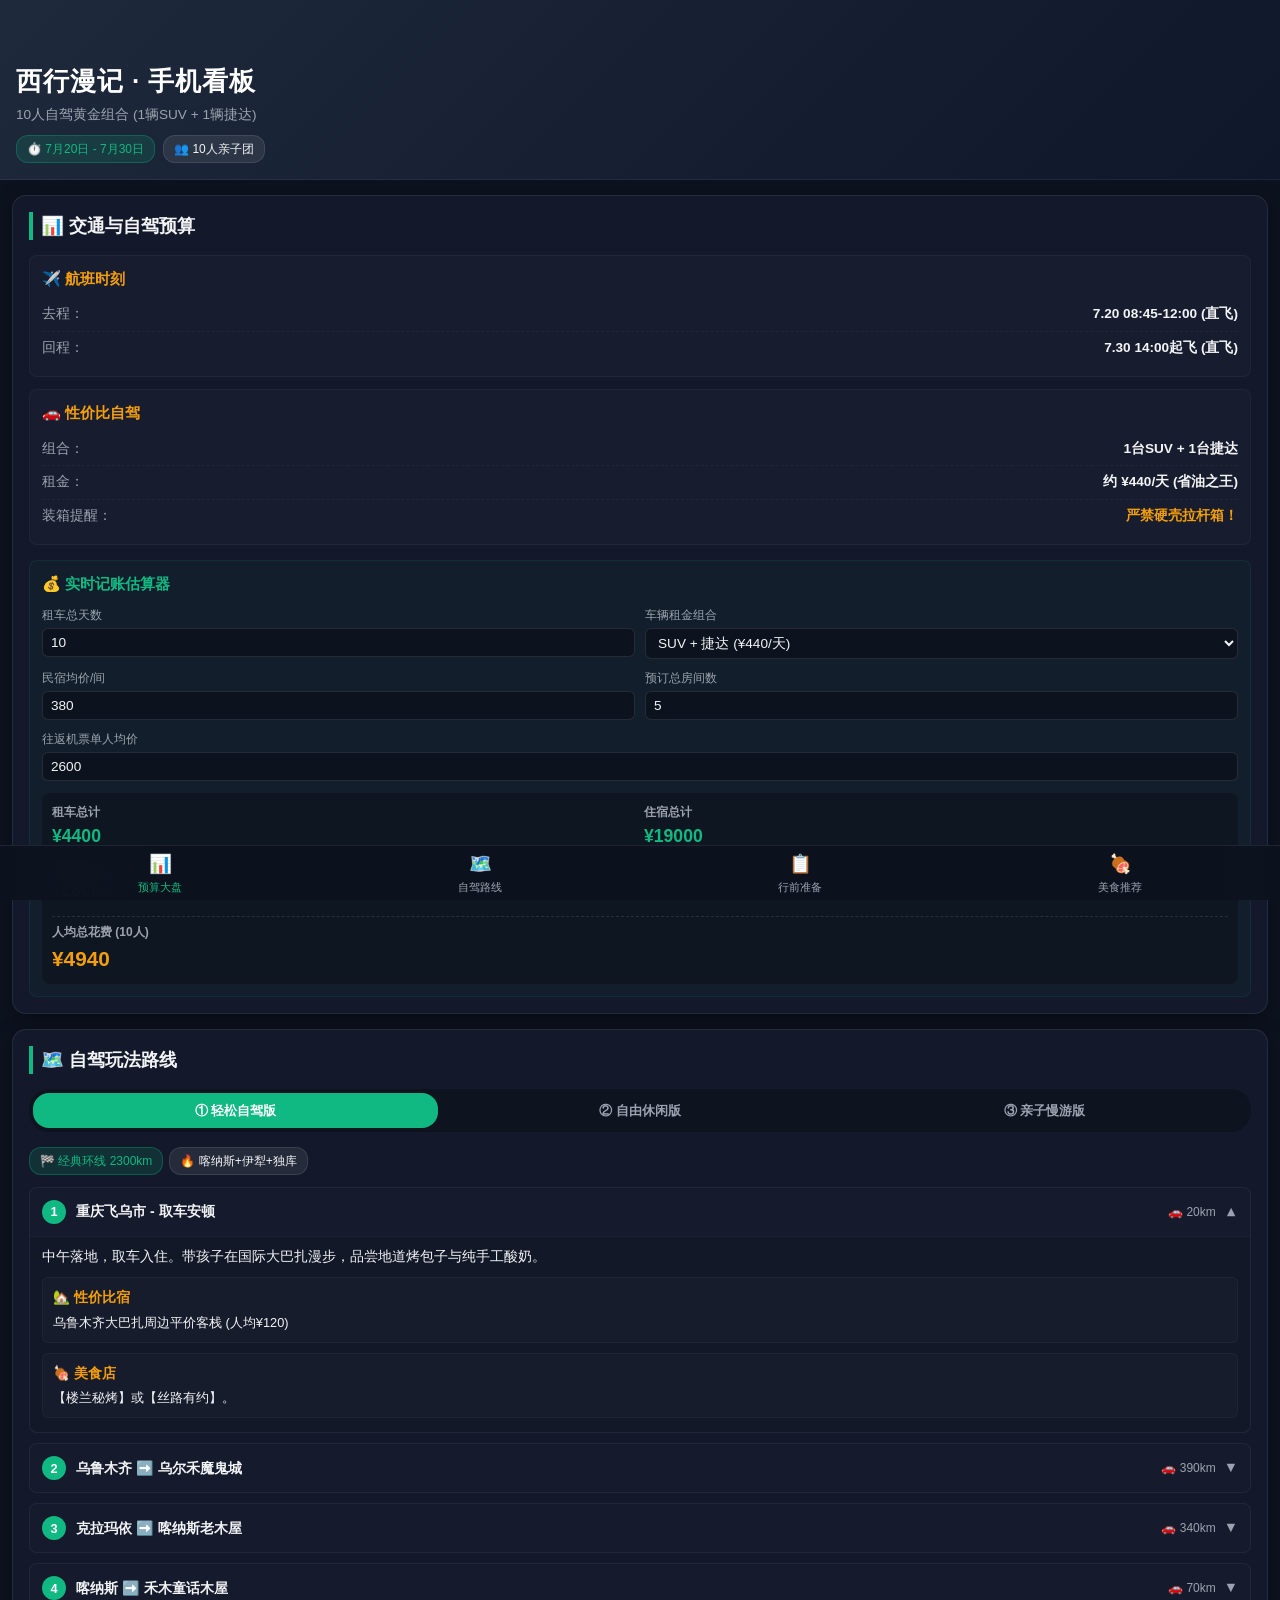
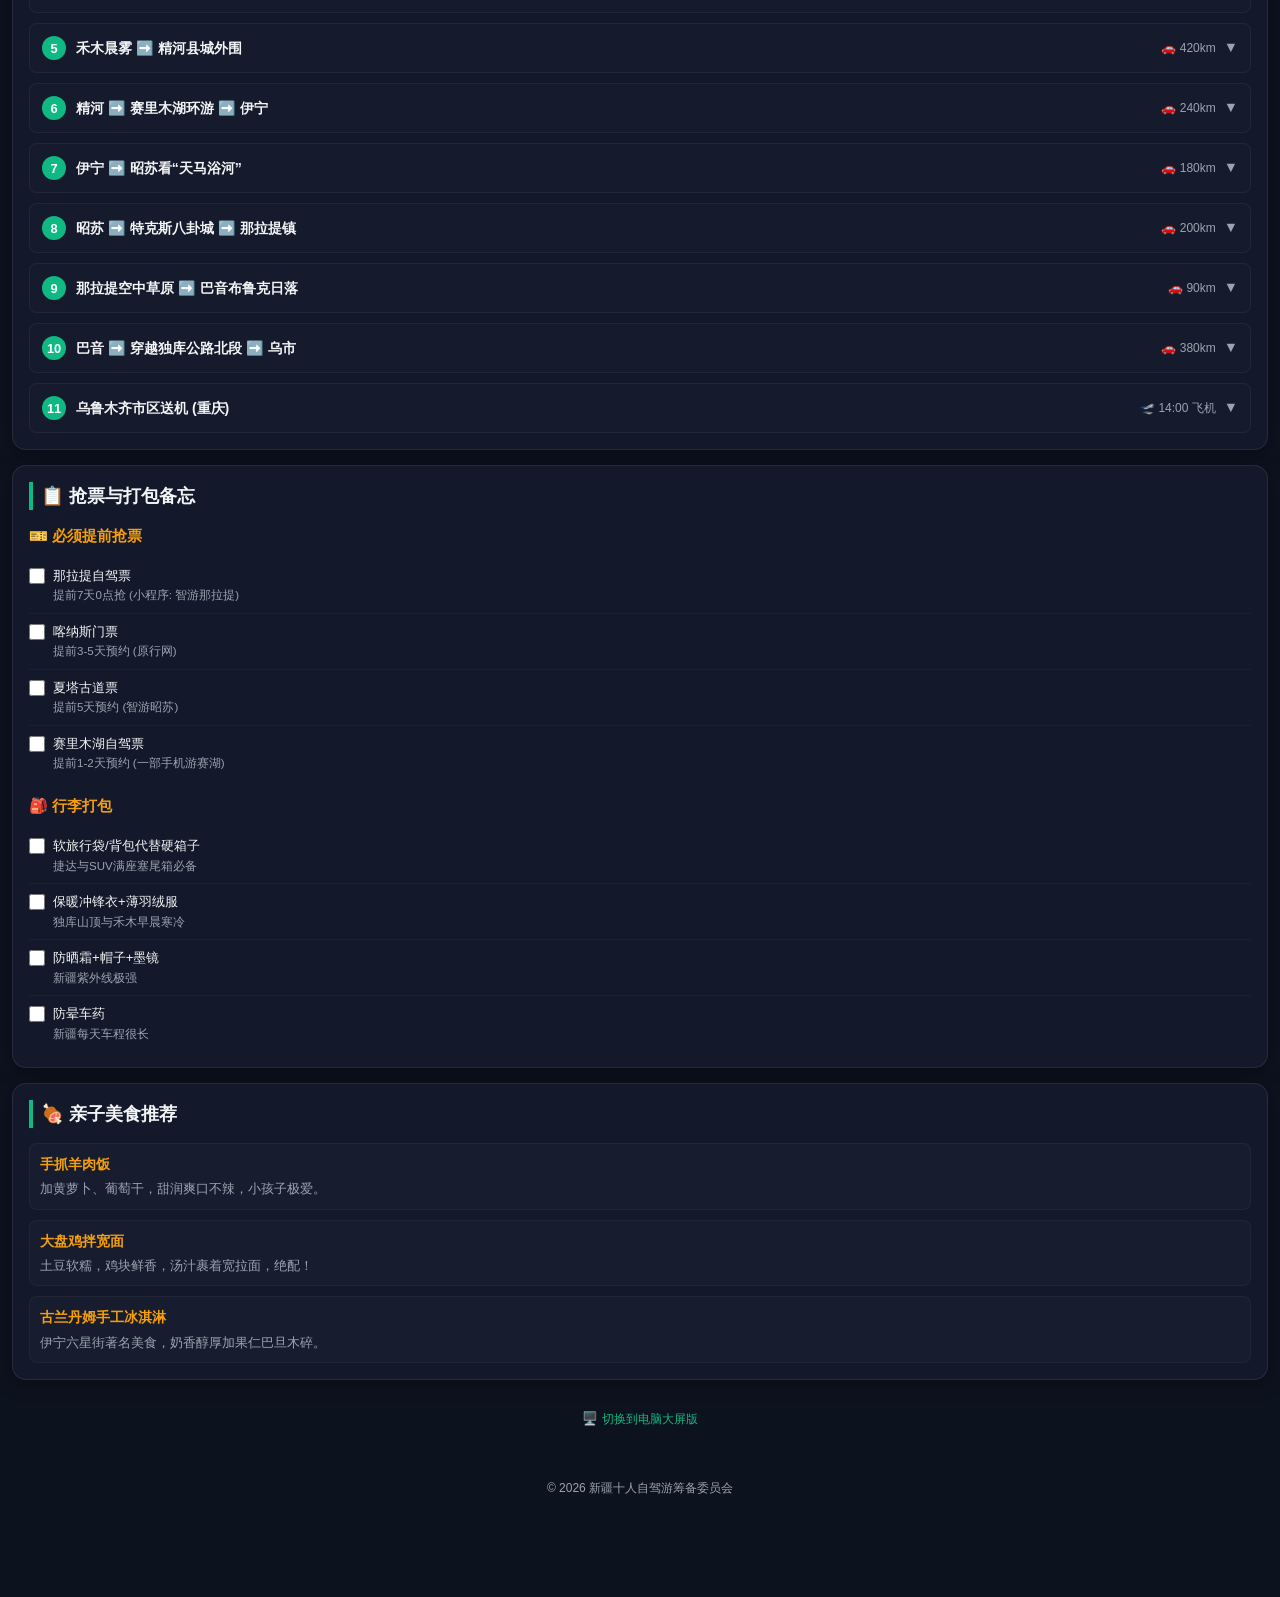
==== commit 2fd4c0ea: "feat: integrate flight ticket price into desktop and mobile budget calculator" ====
--- a/mobile.html
+++ b/mobile.html
@@ -558,6 +558,10 @@
             <label for="room-count">预订总房间数</label>
             <input type="number" id="room-count" value="5">
           </div>
+          <div class="input-group" style="grid-column: span 2;">
+            <label for="flight-price">往返机票单人均价</label>
+            <input type="number" id="flight-price" value="2600" step="100">
+          </div>
         </div>
         <div class="calc-results">
           <div class="result-card">
@@ -568,9 +572,13 @@
             <h5>住宿总计</h5>
             <div class="price" id="res-hotel-total">¥19000</div>
           </div>
-          <div class="result-card" style="grid-column: span 2; margin-top: 4px;">
-            <h5>人均分摊 (10人)</h5>
-            <div class="price" id="res-per-person" style="color: var(--secondary); font-size: 1.3rem;">¥2340</div>
+          <div class="result-card" style="grid-column: span 2;">
+            <h5>机票总计 (10人)</h5>
+            <div class="price" id="res-flight-total">¥26000</div>
+          </div>
+          <div class="result-card" style="grid-column: span 2; border-top: 1px dashed rgba(255,255,255,0.1); padding-top: 6px; margin-top: 4px;">
+            <h5>人均总花费 (10人)</h5>
+            <div class="price" id="res-per-person" style="color: var(--secondary); font-size: 1.3rem;">¥4940</div>
           </div>
         </div>
       </div>
@@ -1112,32 +1120,37 @@
       const carComboSelect = document.getElementById('car-combo');
       const hotelPriceInput = document.getElementById('hotel-price');
       const roomCountInput = document.getElementById('room-count');
+      const flightPriceInput = document.getElementById('flight-price'); // 新手机输入
 
       const resCarTotal = document.getElementById('res-car-total');
       const resHotelTotal = document.getElementById('res-hotel-total');
+      const resFlightTotal = document.getElementById('res-flight-total'); // 新手机结果
       const resGrandTotal = document.getElementById('res-grand-total');
       const resPerPerson = document.getElementById('res-per-person');
 
-      if (!daysInput || !carComboSelect || !hotelPriceInput || !roomCountInput) return;
+      if (!daysInput || !carComboSelect || !hotelPriceInput || !roomCountInput || !flightPriceInput) return;
 
       function calculate() {
         const days = parseInt(daysInput.value) || 0;
         const carDailyPrice = parseInt(carComboSelect.value) || 0;
         const hotelPrice = parseInt(hotelPriceInput.value) || 0;
         const roomCount = parseInt(roomCountInput.value) || 0;
+        const flightPrice = parseInt(flightPriceInput.value) || 0;
 
         const carTotal = days * carDailyPrice;
         const hotelTotal = 10 * roomCount * hotelPrice; // 10晚住宿
-        const grandTotal = carTotal + hotelTotal;
+        const flightTotal = 10 * flightPrice; // 机票总额
+        const grandTotal = carTotal + hotelTotal + flightTotal;
         const perPerson = Math.round(grandTotal / 10);
 
         if (resCarTotal) resCarTotal.textContent = `¥${carTotal}`;
         if (resHotelTotal) resHotelTotal.textContent = `¥${hotelTotal}`;
+        if (resFlightTotal) resFlightTotal.textContent = `¥${flightTotal}`;
         if (resGrandTotal) resGrandTotal.textContent = `¥${grandTotal}`;
         if (resPerPerson) resPerPerson.textContent = `¥${perPerson}`;
       }
 
-      [daysInput, carComboSelect, hotelPriceInput, roomCountInput].forEach(el => {
+      [daysInput, carComboSelect, hotelPriceInput, roomCountInput, flightPriceInput].forEach(el => {
         el.addEventListener('input', calculate);
         el.addEventListener('change', calculate);
       });
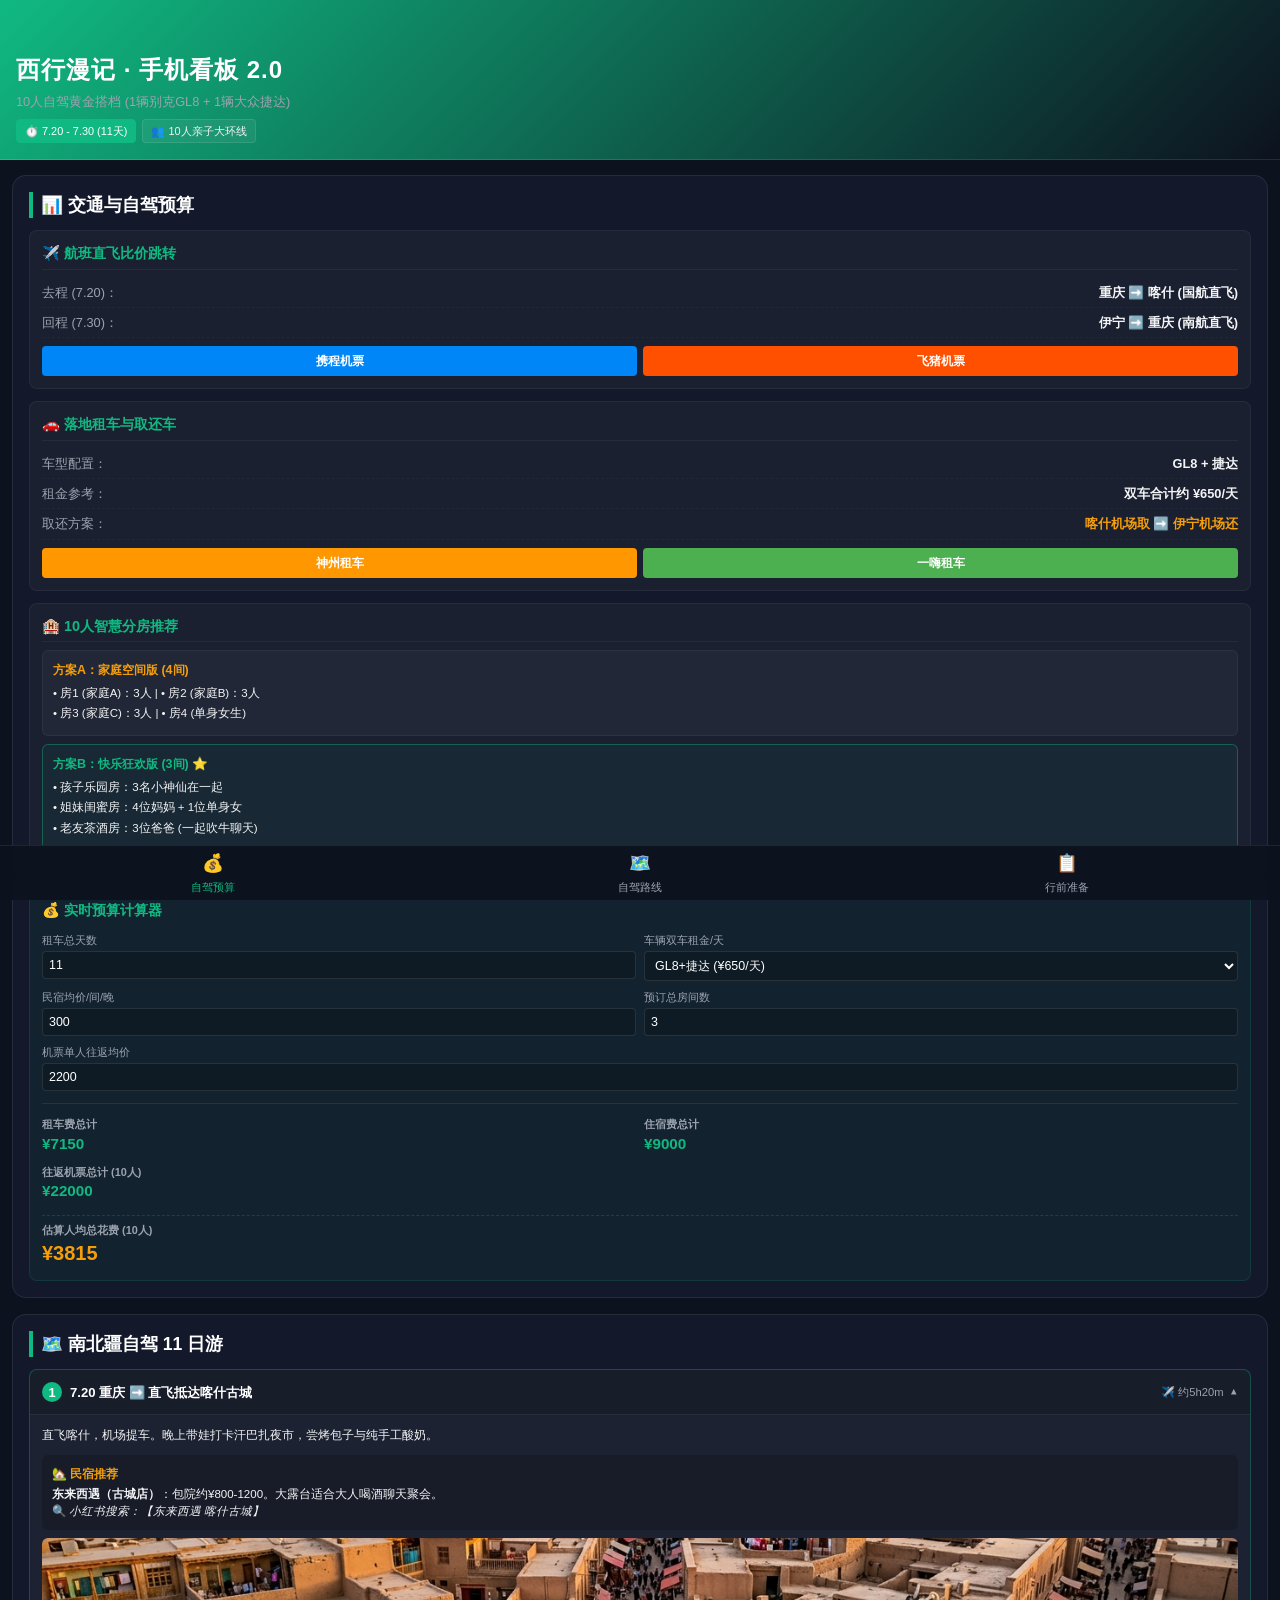
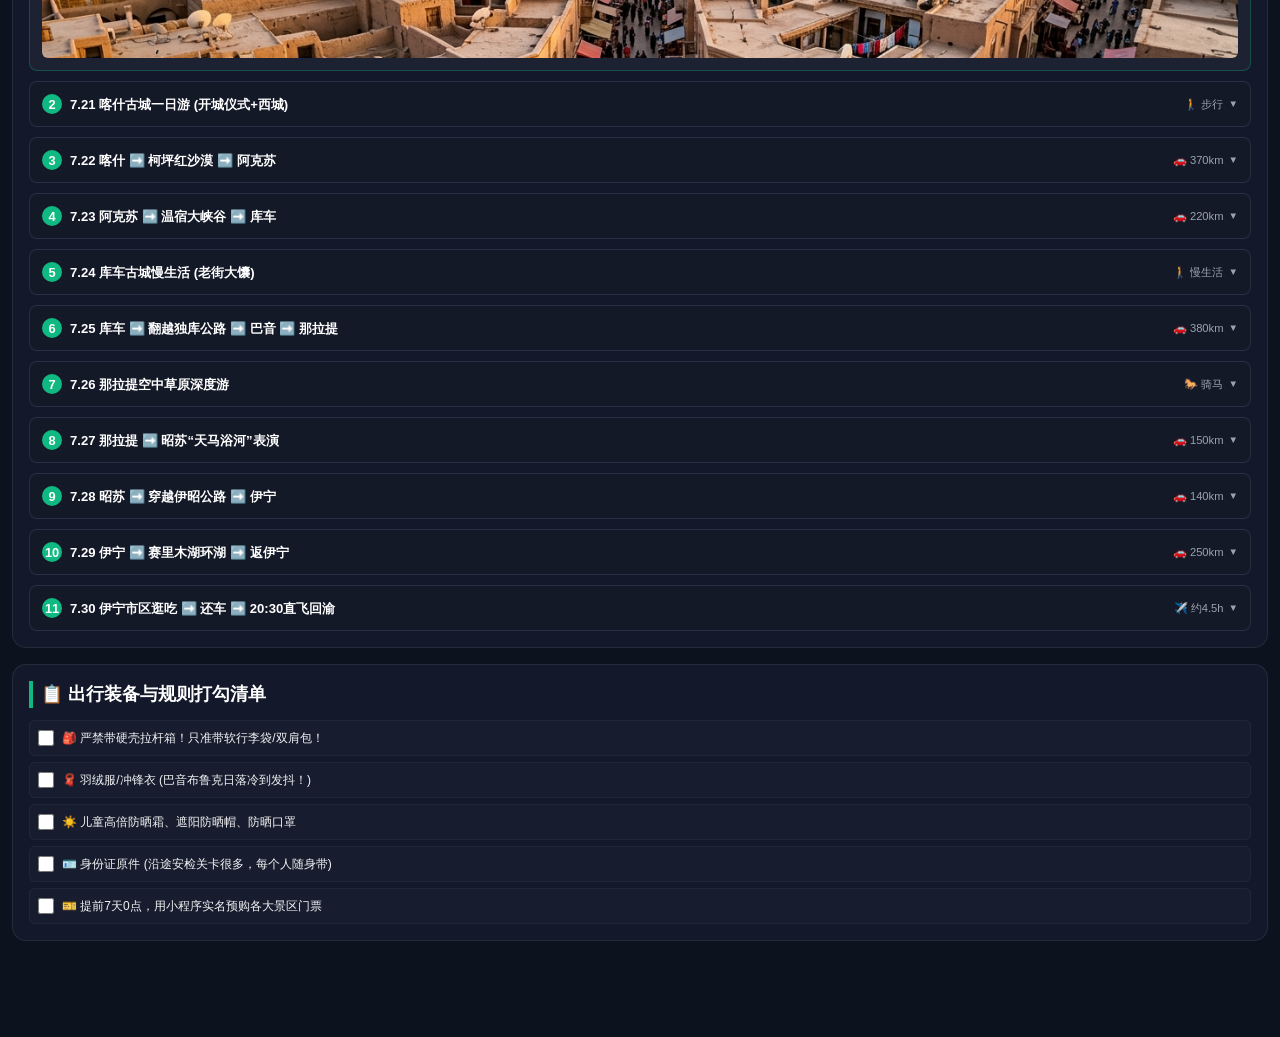
==== commit a4a9e8ff: "feat: upgrade to新疆自驾看板 2.0 with South-North loop, GL8+Jetta vehicle selection, flights and hotels se" ====
--- a/mobile.html
+++ b/mobile.html
@@ -3,7 +3,7 @@
 <head>
   <meta charset="UTF-8">
   <meta name="viewport" content="width=device-width, initial-scale=1.0, maximum-scale=1.0, user-scalable=no">
-  <title>西行漫记 - 手机自驾看版</title>
+  <title>西行漫记 - 手机自驾看板 2.0</title>
   <meta name="description" content="10人新疆自驾亲子游手机端便携看板">
   <style>
     /* ==========================================================================
@@ -39,12 +39,12 @@
       background-attachment: fixed;
     }
 
-    /* 顶部视觉图，自带半透明遮罩 */
+    /* 顶部视觉图 */
     .hero {
       position: relative;
-      height: 180px;
+      height: 160px;
       width: 100%;
-      background: linear-gradient(135deg, #1e293b 0%, #0f172a 100%);
+      background: linear-gradient(135deg, #10b981 0%, #0d121f 100%);
       display: flex;
       align-items: flex-end;
       padding: 16px;
@@ -58,98 +58,94 @@
     }
 
     .hero h1 {
-      font-size: 1.6rem;
+      font-size: 1.5rem;
       font-weight: 800;
       color: #ffffff;
       letter-spacing: 1px;
     }
 
     .hero p {
-      font-size: 0.85rem;
+      font-size: 0.8rem;
       color: var(--text-secondary);
       margin-top: 4px;
     }
 
     .hero-badges {
       display: flex;
-      gap: 8px;
-      margin-top: 10px;
+      gap: 6px;
+      margin-top: 8px;
       flex-wrap: wrap;
     }
 
     .badge {
-      background: rgba(255, 255, 255, 0.08);
-      padding: 4px 10px;
-      border-radius: 12px;
-      font-size: 0.75rem;
+      display: inline-block;
+      padding: 3px 8px;
+      font-size: 0.68rem;
+      border-radius: 4px;
+      background: rgba(255, 255, 255, 0.06);
       border: 1px solid rgba(255, 255, 255, 0.1);
       color: var(--text-primary);
     }
 
     .badge.primary {
-      background: var(--primary-glow);
-      border-color: rgba(16, 185, 129, 0.3);
-      color: var(--primary);
-    }
-
-    /* 布局容器 */
+      background: var(--primary);
+      color: #ffffff;
+      border-color: var(--primary);
+    }
+
+    /* 主布局 */
     .container {
+      width: 100%;
       padding: 0 12px;
-      display: flex;
-      flex-direction: column;
-      gap: 15px;
-    }
-
-    /* 玻璃拟态面板 */
+    }
+
     .panel {
       background: var(--panel-bg);
       border: 1px solid var(--panel-border);
       border-radius: var(--border-radius-lg);
       padding: 16px;
-      box-shadow: 0 4px 20px rgba(0, 0, 0, 0.3);
+      margin-bottom: 16px;
+      backdrop-filter: blur(8px);
+      -webkit-backdrop-filter: blur(8px);
     }
 
     .panel-title {
-      font-size: 1.15rem;
+      font-size: 1.1rem;
       font-weight: 700;
-      margin-bottom: 15px;
-      display: flex;
-      align-items: center;
-      gap: 8px;
+      margin-bottom: 12px;
+      color: #ffffff;
       border-left: 4px solid var(--primary);
       padding-left: 8px;
     }
 
-    /* 交通物流网格 */
+    /* 卡片网格 */
     .logistics-grid {
-      display: grid;
-      grid-template-columns: 1fr;
+      display: flex;
+      flex-direction: column;
       gap: 12px;
     }
 
     .info-card {
-      background: rgba(255, 255, 255, 0.02);
-      border: 1px solid rgba(255, 255, 255, 0.04);
+      background: rgba(255, 255, 255, 0.03);
+      border: 1px solid rgba(255, 255, 255, 0.05);
       border-radius: var(--border-radius-md);
       padding: 12px;
     }
 
     .info-card h4 {
-      font-size: 0.95rem;
-      color: var(--secondary);
+      font-size: 0.9rem;
       margin-bottom: 8px;
+      color: var(--primary);
+      border-bottom: 1px solid rgba(255, 255, 255, 0.05);
+      padding-bottom: 4px;
     }
 
     .info-row {
       display: flex;
       justify-content: space-between;
-      padding: 6px 0;
-      border-bottom: 1px dashed rgba(255, 255, 255, 0.04);
-      font-size: 0.85rem;
-    }
-
-    .info-row:last-child {
-      border-bottom: none;
+      font-size: 0.8rem;
+      padding: 5px 0;
+      border-bottom: 1px dashed rgba(255, 255, 255, 0.03);
     }
 
     .info-label {
@@ -158,119 +154,102 @@
 
     .info-val {
       font-weight: 600;
-    }
-
-    /* 手机端计算器 */
+      color: var(--text-primary);
+      text-align: right;
+    }
+
+    /* 按钮组 */
+    .search-buttons {
+      display: flex;
+      gap: 6px;
+      margin-top: 8px;
+    }
+
+    .btn-search {
+      flex: 1;
+      text-align: center;
+      padding: 6px 0;
+      font-size: 0.75rem;
+      font-weight: bold;
+      text-decoration: none;
+      color: #fff;
+      border-radius: 4px;
+    }
+
+    .btn-search.ctrip { background: #0086f6; }
+    .btn-search.fliggy { background: #ff5000; }
+    .btn-search.qunar { background: #00bcd4; }
+    .btn-search.shenzhou { background: #ff9800; }
+    .btn-search.yihai { background: #4caf50; }
+
+    /* 计算器 */
     .calculator {
-      background: rgba(16, 185, 129, 0.03);
-      border: 1px solid rgba(16, 185, 129, 0.1);
+      margin-top: 15px;
+      background: rgba(16, 185, 129, 0.06);
+      border: 1px solid rgba(16, 185, 129, 0.15);
       border-radius: var(--border-radius-md);
       padding: 12px;
-      margin-top: 15px;
     }
 
     .calc-title {
-      font-size: 0.95rem;
-      font-weight: 700;
+      font-size: 0.9rem;
+      font-weight: bold;
+      color: var(--primary);
       margin-bottom: 10px;
-      color: var(--primary);
     }
 
     .calc-inputs {
       display: grid;
       grid-template-columns: 1fr 1fr;
-      gap: 10px;
-      margin-bottom: 12px;
+      gap: 8px;
     }
 
     .input-group {
       display: flex;
       flex-direction: column;
-      gap: 4px;
     }
 
     .input-group label {
-      font-size: 0.75rem;
+      font-size: 0.68rem;
       color: var(--text-secondary);
+      margin-bottom: 3px;
     }
 
     .input-group input, .input-group select {
-      background: rgba(13, 18, 31, 0.9);
+      background: rgba(0, 0, 0, 0.2);
       border: 1px solid rgba(255, 255, 255, 0.1);
-      border-radius: 6px;
-      padding: 6px 8px;
-      color: var(--text-primary);
-      font-size: 0.85rem;
-      outline: none;
+      color: #fff;
+      padding: 6px;
+      border-radius: 4px;
+      font-size: 0.78rem;
+      width: 100%;
     }
 
     .calc-results {
+      margin-top: 12px;
       display: grid;
       grid-template-columns: 1fr 1fr;
       gap: 8px;
-      background: rgba(0, 0, 0, 0.25);
-      padding: 10px;
-      border-radius: var(--border-radius-md);
+      border-top: 1px solid rgba(255, 255, 255, 0.08);
+      padding-top: 12px;
     }
 
     .result-card h5 {
-      font-size: 0.75rem;
+      font-size: 0.68rem;
       color: var(--text-secondary);
-      margin-bottom: 2px;
     }
 
     .result-card .price {
-      font-size: 1.1rem;
-      font-weight: 700;
+      font-size: 0.95rem;
+      font-weight: 800;
       color: var(--primary);
     }
 
     .result-card .price.total {
-      color: var(--secondary);
-    }
-
-    /* 路线 Tab 切换 */
-    .route-selector {
-      display: flex;
-      background: rgba(0, 0, 0, 0.25);
-      padding: 4px;
-      border-radius: 20px;
-      margin-bottom: 15px;
-    }
-
-    .route-tab {
-      flex: 1;
-      text-align: center;
-      padding: 8px 4px;
-      border-radius: 16px;
-      cursor: pointer;
-      font-weight: 600;
-      font-size: 0.8rem;
-      color: var(--text-secondary);
-      transition: var(--transition-smooth);
-    }
-
-    .route-tab.active {
-      background: var(--primary);
-      color: #ffffff;
-    }
-
-    .route-content {
-      display: none;
-    }
-
-    .route-content.active {
-      display: block;
-    }
-
-    .route-meta {
-      display: flex;
-      gap: 6px;
-      margin-bottom: 12px;
-      flex-wrap: wrap;
-    }
-
-    /* 手机端时间轴 */
+      color: #fff;
+    }
+
+    /* 时间轴行程 */
     .timeline {
       display: flex;
       flex-direction: column;
@@ -278,10 +257,16 @@
     }
 
     .day-card {
-      border: 1px solid rgba(255, 255, 255, 0.05);
-      background: rgba(255, 255, 255, 0.01);
+      border: 1px solid var(--panel-border);
       border-radius: var(--border-radius-md);
+      background: rgba(255, 255, 255, 0.02);
       overflow: hidden;
+      transition: var(--transition-smooth);
+    }
+
+    .day-card.expanded {
+      background: rgba(255, 255, 255, 0.04);
+      border-color: rgba(16, 185, 129, 0.3);
     }
 
     .day-header {
@@ -289,162 +274,170 @@
       display: flex;
       justify-content: space-between;
       align-items: center;
+      cursor: pointer;
+      background: rgba(0,0,0,0.15);
     }
 
     .day-title-left {
       display: flex;
       align-items: center;
-      gap: 10px;
+      gap: 8px;
     }
 
     .day-num {
       background: var(--primary);
-      color: white;
+      color: #fff;
+      font-size: 0.8rem;
       font-weight: 800;
-      font-size: 0.8rem;
-      width: 24px;
-      height: 24px;
+      width: 20px;
+      height: 20px;
+      border-radius: 50%;
       display: flex;
       align-items: center;
       justify-content: center;
-      border-radius: 50%;
     }
 
     .day-title-text {
+      font-size: 0.82rem;
       font-weight: 700;
-      font-size: 0.88rem;
+      color: #fff;
     }
 
     .day-title-right {
+      font-size: 0.7rem;
+      color: var(--text-secondary);
+      display: flex;
+      align-items: center;
+      gap: 5px;
+    }
+
+    .day-toggle-icon {
+      font-size: 0.6rem;
+      transition: transform 0.25s ease;
+    }
+
+    .day-card.expanded .day-toggle-icon {
+      transform: rotate(180deg);
+    }
+
+    .day-body {
+      display: none;
+      padding: 12px;
+      border-top: 1px solid rgba(255, 255, 255, 0.05);
+      font-size: 0.78rem;
+    }
+
+    .day-card.expanded .day-body {
+      display: block;
+    }
+
+    .day-desc {
+      margin-bottom: 10px;
+      line-height: 1.4;
+    }
+
+    .day-details-grid {
+      display: flex;
+      flex-direction: column;
+      gap: 8px;
+      background: rgba(0,0,0,0.2);
+      padding: 10px;
+      border-radius: 6px;
+    }
+
+    .detail-section h5 {
+      color: var(--secondary);
+      font-size: 0.75rem;
+      margin-bottom: 3px;
+    }
+
+    .detail-section p {
+      color: var(--text-primary);
+      font-size: 0.72rem;
+    }
+
+    .day-img-box {
+      width: 100%;
+      margin-top: 8px;
+      border-radius: 6px;
+      overflow: hidden;
+    }
+
+    .day-img-box img {
+      width: 100%;
+      display: block;
+      height: 120px;
+      object-fit: cover;
+    }
+
+    /* 房间方案卡片 */
+    .room-plan-card {
+      background: rgba(255, 255, 255, 0.03);
+      border: 1px solid rgba(255, 255, 255, 0.05);
+      border-radius: 6px;
+      padding: 10px;
+      margin-bottom: 8px;
+    }
+
+    .room-plan-card h5 {
+      font-size: 0.78rem;
+      color: var(--secondary);
+      margin-bottom: 5px;
+    }
+
+    .room-plan-card.highlighted {
+      border-color: rgba(16, 185, 129, 0.4);
+      background: rgba(16, 185, 129, 0.05);
+    }
+
+    .room-plan-card.highlighted h5 {
+      color: var(--primary);
+    }
+
+    .room-plan-card ul {
+      list-style: none;
+      padding-left: 0;
+    }
+
+    .room-plan-card li {
+      font-size: 0.72rem;
+      margin-bottom: 3px;
+    }
+
+    /* 准备清单列表 */
+    .checklist-list {
+      display: flex;
+      flex-direction: column;
+      gap: 6px;
+    }
+
+    .checklist-item {
       display: flex;
       align-items: center;
       gap: 8px;
-      color: var(--text-secondary);
-      font-size: 0.75rem;
-    }
-
-    .day-toggle-icon {
-      font-size: 0.9rem;
-      transition: var(--transition-smooth);
-    }
-
-    .day-card.expanded .day-toggle-icon {
-      transform: rotate(180deg);
-    }
-
-    .day-body {
-      display: none;
-      padding: 10px 12px 14px 12px;
-      border-top: 1px solid rgba(255, 255, 255, 0.04);
-      font-size: 0.85rem;
-      background: rgba(0, 0, 0, 0.1);
-    }
-
-    .day-card.expanded .day-body {
-      display: block;
-    }
-
-    .day-details-grid {
-      display: grid;
-      grid-template-columns: 1fr;
-      gap: 10px;
-      margin-top: 10px;
-    }
-
-    .detail-section {
       background: rgba(255, 255, 255, 0.02);
+      border: 1px solid rgba(255, 255, 255, 0.04);
+      padding: 8px;
       border-radius: 6px;
-      padding: 10px;
-      border: 1px solid rgba(255, 255, 255, 0.03);
-    }
-
-    .detail-section h5 {
-      font-size: 0.85rem;
-      color: var(--secondary);
-      margin-bottom: 4px;
-    }
-
-    .detail-section p {
-      font-size: 0.8rem;
-      color: var(--text-primary);
-    }
-
-    /* 备忘清单样式 */
-    .checklist-container {
-      display: grid;
-      grid-template-columns: 1fr;
-      gap: 15px;
-    }
-
-    .checklist-group h4 {
-      font-size: 0.95rem;
-      font-weight: 700;
-      margin-bottom: 10px;
-      color: var(--secondary);
-    }
-
-    .checklist-item {
-      display: flex;
-      align-items: flex-start;
-      gap: 8px;
-      padding: 8px 0;
-      border-bottom: 1px solid rgba(255, 255, 255, 0.03);
-    }
-
-    .checklist-item:last-child {
-      border-bottom: none;
     }
 
     .checklist-item input[type="checkbox"] {
       width: 16px;
       height: 16px;
       accent-color: var(--primary);
-      margin-top: 2px;
     }
 
     .checklist-item label {
-      font-size: 0.82rem;
-      cursor: pointer;
+      font-size: 0.75rem;
+      color: var(--text-primary);
     }
 
     .checklist-item.checked label {
+      text-decoration: line-through;
       color: var(--text-secondary);
-      text-decoration: line-through;
-    }
-
-    .checklist-item .desc {
-      font-size: 0.72rem;
-      color: var(--text-secondary);
-      display: block;
-      margin-top: 2px;
-    }
-
-    /* 美食 */
-    .food-showcase {
-      display: flex;
-      flex-direction: column;
-      gap: 10px;
-    }
-
-    .food-card {
-      background: rgba(255, 255, 255, 0.02);
-      border: 1px solid rgba(255, 255, 255, 0.04);
-      border-radius: var(--border-radius-md);
-      padding: 10px;
-    }
-
-    .food-card h4 {
-      font-size: 0.9rem;
-      color: var(--secondary);
-      margin-bottom: 4px;
-    }
-
-    .food-card p {
-      font-size: 0.8rem;
-      color: var(--text-secondary);
-    }
-
-    /* 底部App导航栏 */
+    }
+
+    /* 底部导航栏 */
     .bottom-nav {
       position: fixed;
       bottom: 0;
@@ -477,25 +470,14 @@
     }
 
     .nav-item .icon {
-      font-size: 1.15rem;
+      font-size: 1.1rem;
       margin-bottom: 2px;
-    }
-
-    .switch-link {
-      text-align: center;
-      margin: 15px 0;
-      font-size: 0.78rem;
-    }
-
-    .switch-link a {
-      color: var(--primary);
-      text-decoration: none;
     }
 
     .footer {
       text-align: center;
       color: var(--text-secondary);
-      font-size: 0.75rem;
+      font-size: 0.7rem;
       margin: 20px 0;
     }
   </style>
@@ -505,11 +487,11 @@
   <!-- 顶部巨幕 (Hero Section) -->
   <header class="hero">
     <div class="hero-content">
-      <h1>西行漫记 · 手机看板</h1>
-      <p>10人自驾黄金组合 (1辆SUV + 1辆捷达)</p>
+      <h1>西行漫记 · 手机看板 2.0</h1>
+      <p>10人自驾黄金搭档 (1辆别克GL8 + 1辆大众捷达)</p>
       <div class="hero-badges">
-        <span class="badge primary">⏱️ 7月20日 - 7月30日</span>
-        <span class="badge">👥 10人亲子团</span>
+        <span class="badge primary">⏱️ 7.20 - 7.30 (11天)</span>
+        <span class="badge">👥 10人亲子大环线</span>
       </div>
     </div>
   </header>
@@ -522,581 +504,361 @@
       <h2 class="panel-title">📊 交通与自驾预算</h2>
       <div class="logistics-grid">
         <div class="info-card">
-          <h4>✈️ 航班时刻</h4>
-          <div class="info-row"><span class="info-label">去程：</span><span class="info-val">7.20 08:45-12:00 (直飞)</span></div>
-          <div class="info-row"><span class="info-label">回程：</span><span class="info-val">7.30 14:00起飞 (直飞)</span></div>
+          <h4>✈️ 航班直飞比价跳转</h4>
+          <div class="info-row"><span class="info-label">去程 (7.20)：</span><span class="info-val">重庆 ➡️ 喀什 (国航直飞)</span></div>
+          <div class="info-row"><span class="info-label">回程 (7.30)：</span><span class="info-val">伊宁 ➡️ 重庆 (南航直飞)</span></div>
+          <div class="search-buttons">
+            <a class="btn-search ctrip" href="https://m.ctrip.com/html5/flight/swift/index" target="_blank">携程机票</a>
+            <a class="btn-search fliggy" href="https://www.fliggy.com" target="_blank">飞猪机票</a>
+          </div>
         </div>
         <div class="info-card">
-          <h4>🚗 性价比自驾</h4>
-          <div class="info-row"><span class="info-label">组合：</span><span class="info-val">1台SUV + 1台捷达</span></div>
-          <div class="info-row"><span class="info-label">租金：</span><span class="info-val">约 ¥440/天 (省油之王)</span></div>
-          <div class="info-row"><span class="info-label">装箱提醒：</span><span class="info-val" style="color: var(--secondary);">严禁硬壳拉杆箱！</span></div>
+          <h4>🚗 落地租车与取还车</h4>
+          <div class="info-row"><span class="info-label">车型配置：</span><span class="info-val">GL8 + 捷达</span></div>
+          <div class="info-row"><span class="info-label">租金参考：</span><span class="info-val">双车合计约 ¥650/天</span></div>
+          <div class="info-row"><span class="info-label">取还方案：</span><span class="info-val" style="color: var(--secondary);">喀什机场取 ➡️ 伊宁机场还</span></div>
+          <div class="search-buttons">
+            <a class="btn-search shenzhou" href="https://m.zuche.com" target="_blank">神州租车</a>
+            <a class="btn-search yihai" href="https://m.1hai.cn" target="_blank">一嗨租车</a>
+          </div>
+        </div>
+
+        <div class="info-card">
+          <h4>🏨 10人智慧分房推荐</h4>
+          <div class="room-plan-card">
+            <h5>方案A：家庭空间版 (4间)</h5>
+            <ul>
+              <li>• 房1 (家庭A)：3人 | • 房2 (家庭B)：3人</li>
+              <li>• 房3 (家庭C)：3人 | • 房4 (单身女生)</li>
+            </ul>
+          </div>
+          <div class="room-plan-card highlighted">
+            <h5>方案B：快乐狂欢版 (3间) ⭐</h5>
+            <ul>
+              <li>• 孩子乐园房：3名小神仙在一起</li>
+              <li>• 姐妹闺蜜房：4位妈妈 + 1位单身女</li>
+              <li>• 老友茶酒房：3位爸爸 (一起吹牛聊天)</li>
+            </ul>
+          </div>
         </div>
       </div>
 
       <!-- 计算器 -->
       <div class="calculator">
-        <div class="calc-title">💰 实时记账估算器</div>
+        <div class="calc-title">💰 实时预算计算器</div>
         <div class="calc-inputs">
           <div class="input-group">
             <label for="calc-days">租车总天数</label>
-            <input type="number" id="calc-days" value="10">
+            <input type="number" id="calc-days" value="11">
           </div>
           <div class="input-group">
-            <label for="car-combo">车辆租金组合</label>
+            <label for="car-combo">车辆双车租金/天</label>
             <select id="car-combo">
-              <option value="440">SUV + 捷达 (¥440/天)</option>
-              <option value="600">两台国产SUV (¥600/天)</option>
+              <option value="650">GL8+捷达 (¥650/天)</option>
+              <option value="440">SUV+捷达 (¥440/天)</option>
               <option value="1000">两台GL8 (¥1000/天)</option>
             </select>
           </div>
           <div class="input-group">
-            <label for="hotel-price">民宿均价/间</label>
-            <input type="number" id="hotel-price" value="380">
+            <label for="hotel-price">民宿均价/间/晚</label>
+            <input type="number" id="hotel-price" value="300">
           </div>
           <div class="input-group">
             <label for="room-count">预订总房间数</label>
-            <input type="number" id="room-count" value="5">
+            <input type="number" id="room-count" value="3">
           </div>
           <div class="input-group" style="grid-column: span 2;">
-            <label for="flight-price">往返机票单人均价</label>
-            <input type="number" id="flight-price" value="2600" step="100">
+            <label for="flight-price">机票单人往返均价</label>
+            <input type="number" id="flight-price" value="2200" step="100">
           </div>
         </div>
         <div class="calc-results">
           <div class="result-card">
-            <h5>租车总计</h5>
-            <div class="price" id="res-car-total">¥4400</div>
+            <h5>租车费总计</h5>
+            <div class="price" id="res-car-total">¥7150</div>
           </div>
           <div class="result-card">
-            <h5>住宿总计</h5>
-            <div class="price" id="res-hotel-total">¥19000</div>
+            <h5>住宿费总计</h5>
+            <div class="price" id="res-hotel-total">¥9000</div>
           </div>
           <div class="result-card" style="grid-column: span 2;">
-            <h5>机票总计 (10人)</h5>
-            <div class="price" id="res-flight-total">¥26000</div>
+            <h5>往返机票总计 (10人)</h5>
+            <div class="price" id="res-flight-total">¥22000</div>
           </div>
           <div class="result-card" style="grid-column: span 2; border-top: 1px dashed rgba(255,255,255,0.1); padding-top: 6px; margin-top: 4px;">
-            <h5>人均总花费 (10人)</h5>
-            <div class="price" id="res-per-person" style="color: var(--secondary); font-size: 1.3rem;">¥4940</div>
+            <h5>估算人均总花费 (10人)</h5>
+            <div class="price" id="res-per-person" style="color: var(--secondary); font-size: 1.25rem;">¥3815</div>
           </div>
         </div>
       </div>
     </section>
 
-    <!-- 2. 玩法路线 -->
+    <!-- 2. 每日日程路线 -->
     <section id="sec-routes" class="panel">
-      <h2 class="panel-title">🗺️ 自驾玩法路线</h2>
-      <div class="route-selector">
-        <div class="route-tab active" onclick="switchRoute(1)">① 轻松自驾版</div>
-        <div class="route-tab" onclick="switchRoute(2)">② 自由休闲版</div>
-        <div class="route-tab" onclick="switchRoute(3)">③ 亲子慢游版</div>
-      </div>
-
-      <!-- 路线1：轻松自驾 -->
-      <div id="route-1" class="route-content active">
-        <div class="route-meta">
-          <span class="badge primary">🏁 经典环线 2300km</span>
-          <span class="badge">🔥 喀纳斯+伊犁+独库</span>
-        </div>
-        <div class="timeline">
-          <!-- D1 -->
-          <div class="day-card expanded">
-            <div class="day-header" onclick="toggleDay(this)">
-              <div class="day-title-left">
-                <div class="day-num">1</div>
-                <div class="day-title-text">重庆飞乌市 - 取车安顿</div>
+      <h2 class="panel-title">🗺️ 南北疆自驾 11 日游</h2>
+      <div class="timeline">
+        
+        <!-- Day 1 -->
+        <div class="day-card expanded">
+          <div class="day-header" onclick="toggleDay(this)">
+            <div class="day-title-left">
+              <div class="day-num">1</div>
+              <div class="day-title-text">7.20 重庆 ➡️ 直飞抵达喀什古城</div>
+            </div>
+            <div class="day-title-right"><span>✈️ 约5h20m</span><span class="day-toggle-icon">▼</span></div>
+          </div>
+          <div class="day-body">
+            <p class="day-desc">直飞喀什，机场提车。晚上带娃打卡汗巴扎夜市，尝烤包子与纯手工酸奶。</p>
+            <div class="day-details-grid">
+              <div class="detail-section">
+                <h5>🏡 民宿推荐</h5>
+                <p><strong>东来西遇（古城店）</strong>：包院约¥800-1200。大露台适合大人喝酒聊天聚会。<br>🔍 <em>小红书搜索：【东来西遇 喀什古城】</em></p>
               </div>
-              <div class="day-title-right"><span>🚗 20km</span><span class="day-toggle-icon">▼</span></div>
-            </div>
-            <div class="day-body">
-              <p>中午落地，取车入住。带孩子在国际大巴扎漫步，品尝地道烤包子与纯手工酸奶。</p>
-              <div class="day-details-grid">
-                <div class="detail-section"><h5>🏡 性价比宿</h5><p>乌鲁木齐大巴扎周边平价客栈 (人均¥120)</p></div>
-                <div class="detail-section"><h5>🍖 美食店</h5><p>【楼兰秘烤】或【丝路有约】。</p></div>
+            </div>
+            <div class="day-img-box"><img src="images/kashgar.jpg" alt="喀什古城"></div>
+          </div>
+        </div>
+
+        <!-- Day 2 -->
+        <div class="day-card">
+          <div class="day-header" onclick="toggleDay(this)">
+            <div class="day-title-left">
+              <div class="day-num">2</div>
+              <div class="day-title-text">7.21 喀什古城一日游 (开城仪式+西城)</div>
+            </div>
+            <div class="day-title-right"><span>🚶 步行</span><span class="day-toggle-icon">▼</span></div>
+          </div>
+          <div class="day-body">
+            <p class="day-desc">10:30观看盛大开城仪式。闲逛西城彩虹巷，傍晚登昆仑塔看夜景。</p>
+            <div class="day-details-grid">
+              <div class="detail-section">
+                <h5>🏡 民宿推荐</h5>
+                <p><strong>蓝院子民宿</strong>：莫兰迪蓝色系独立院落，位置极佳适合亲子包院拍照。<br>🔍 <em>小红书搜索：【蓝院子 喀什古城】</em></p>
               </div>
             </div>
-          </div>
-          <!-- D2 -->
-          <div class="day-card">
-            <div class="day-header" onclick="toggleDay(this)">
-              <div class="day-title-left">
-                <div class="day-num">2</div>
-                <div class="day-title-text">乌鲁木齐 ➡️ 乌尔禾魔鬼城</div>
+            <div class="day-img-box"><img src="images/kashgar.jpg" alt="喀什西城"></div>
+          </div>
+        </div>
+
+        <!-- Day 3 -->
+        <div class="day-card">
+          <div class="day-header" onclick="toggleDay(this)">
+            <div class="day-title-left">
+              <div class="day-num">3</div>
+              <div class="day-title-text">7.22 喀什 ➡️ 柯坪红沙漠 ➡️ 阿克苏</div>
+            </div>
+            <div class="day-title-right"><span>🚗 370km</span><span class="day-toggle-icon">▼</span></div>
+          </div>
+          <div class="day-body">
+            <p class="day-desc">驱车前往红沙漠，中国唯一的红色沙丘，租沙地车让孩子们撒欢，傍晚住阿克苏。</p>
+            <div class="day-details-grid">
+              <div class="detail-section">
+                <h5>🏡 民宿推荐</h5>
+                <p><strong>老街精品包院民宿</strong>：很有南疆特色，房间干净整洁。<br>🔍 <em>小红书搜索：【阿克苏老街民宿】</em></p>
               </div>
-              <div class="day-title-right"><span>🚗 390km</span><span class="day-toggle-icon">▼</span></div>
-            </div>
-            <div class="day-body">
-              <p>穿越S21沙漠高速，下午坐小火车打卡乌尔禾魔鬼城。晚上住克拉玛依。</p>
-            </div>
-          </div>
-          <!-- D3 -->
-          <div class="day-card">
-            <div class="day-header" onclick="toggleDay(this)">
-              <div class="day-title-left">
-                <div class="day-num">3</div>
-                <div class="day-title-text">克拉玛依 ➡️ 喀纳斯老木屋</div>
+            </div>
+            <div class="day-img-box"><img src="images/aksu.jpg" alt="红沙漠"></div>
+          </div>
+        </div>
+
+        <!-- Day 4 -->
+        <div class="day-card">
+          <div class="day-header" onclick="toggleDay(this)">
+            <div class="day-title-left">
+              <div class="day-num">4</div>
+              <div class="day-title-text">7.23 阿克苏 ➡️ 温宿大峡谷 ➡️ 库车</div>
+            </div>
+            <div class="day-title-right"><span>🚗 220km</span><span class="day-toggle-icon">▼</span></div>
+          </div>
+          <div class="day-body">
+            <p class="day-desc">漫步温宿大峡谷，奇绝的红砂绝壁，能看“不死胡杨”。下午开到古龟兹国库车。</p>
+            <div class="day-details-grid">
+              <div class="detail-section">
+                <h5>🏡 民宿推荐</h5>
+                <p><strong>西悦宿集度假民宿</strong>：库车排名第一的设计师民宿，庭院鲜花，非常出片。<br>🔍 <em>小红书搜索：【西悦宿集 库车】</em></p>
               </div>
-              <div class="day-title-right"><span>🚗 340km</span><span class="day-toggle-icon">▼</span></div>
-            </div>
-            <div class="day-body">
-              <p>下午乘区间车进入喀纳斯景区。入住老村小木屋，晚上有地暖和热水。</p>
-              <div class="day-details-grid">
-                <div class="detail-section"><h5>🏡 性价比宿</h5><p><b>喀纳斯哈里巴巴山庄</b> (出门即是区间车站，Loft房极适合带娃，约¥480/晚)</p></div>
+            </div>
+            <div class="day-img-box"><img src="images/wensu.jpg" alt="温宿大峡谷"></div>
+          </div>
+        </div>
+
+        <!-- Day 5 -->
+        <div class="day-card">
+          <div class="day-header" onclick="toggleDay(this)">
+            <div class="day-title-left">
+              <div class="day-num">5</div>
+              <div class="day-title-text">7.24 库车古城慢生活 (老街大馕)</div>
+            </div>
+            <div class="day-title-right"><span>🚶 慢生活</span><span class="day-toggle-icon">▼</span></div>
+          </div>
+          <div class="day-body">
+            <p class="day-desc">不赶路的一天。带娃看库车王府，下午去热斯坦老街买现烤的库车大馕和烤包子。</p>
+            <div class="day-details-grid">
+              <div class="detail-section">
+                <h5>🏡 住宿推荐</h5>
+                <p><strong>你好酒店 (天山中路店)</strong>：性价比极高，房间新，带大屏幕投影适合小孩。<br>🔍 <em>小红书搜索：【库车 你好酒店】</em></p>
               </div>
             </div>
-          </div>
-          <!-- D4 -->
-          <div class="day-card">
-            <div class="day-header" onclick="toggleDay(this)">
-              <div class="day-title-left">
-                <div class="day-num">4</div>
-                <div class="day-title-text">喀纳斯 ➡️ 禾木童话木屋</div>
+            <div class="day-img-box"><img src="images/yining.jpg" alt="老街"></div>
+          </div>
+        </div>
+
+        <!-- Day 6 -->
+        <div class="day-card">
+          <div class="day-header" onclick="toggleDay(this)">
+            <div class="day-title-left">
+              <div class="day-num">6</div>
+              <div class="day-title-text">7.25 库车 ➡️ 翻越独库公路 ➡️ 巴音 ➡️ 那拉提</div>
+            </div>
+            <div class="day-title-right"><span>🚗 380km</span><span class="day-toggle-icon">▼</span></div>
+          </div>
+          <div class="day-body">
+            <p class="day-desc">穿越险峻美丽的独库公路南段。下午抵达巴音布鲁克看“九阳连珠”日落。晚上住那拉提。</p>
+            <div class="day-details-grid">
+              <div class="detail-section">
+                <h5>🏡 民宿推荐</h5>
+                <p><strong>疆域格格民宿</strong>：独栋双层草原小木屋，安静带院，清晨开门就是雪山绿草。<br>🔍 <em>小红书搜索：【疆域格格 那拉提】</em></p>
               </div>
-              <div class="day-title-right"><span>🚗 70km</span><span class="day-toggle-icon">▼</span></div>
-            </div>
-            <div class="day-body">
-              <p>上午慢游喀纳斯湖与三湾，下午前往禾木村。在溪流边、白桦林散步。</p>
-              <div class="day-details-grid">
-                <div class="detail-section"><h5>🏡 性价比宿</h5><p><b>禾木新村特色原木屋</b> (推窗看森林牛羊，约¥500/晚)</p></div>
+            </div>
+            <div class="day-img-box"><img src="images/bayanbulak.jpg" alt="巴音布鲁克"></div>
+          </div>
+        </div>
+
+        <!-- Day 7 -->
+        <div class="day-card">
+          <div class="day-header" onclick="toggleDay(this)">
+            <div class="day-title-left">
+              <div class="day-num">7</div>
+              <div class="day-title-text">7.26 那拉提空中草原深度游</div>
+            </div>
+            <div class="day-title-right"><span>🐎 骑马</span><span class="day-toggle-icon">▼</span></div>
+          </div>
+          <div class="day-body">
+            <p class="day-desc">草原深处骑马奔驰（有专人牵引，极其安全），带小孩漫步云端野花丛，拍雪山草甸大片。</p>
+            <div class="day-details-grid">
+              <div class="detail-section">
+                <h5>⚠️ 注意事项</h5>
+                <p>空中草原票非常火爆，必须提前7天0点通过小程序实名预购区间车票！</p>
               </div>
             </div>
-          </div>
-          <!-- D5 -->
-          <div class="day-card">
-            <div class="day-header" onclick="toggleDay(this)">
-              <div class="day-title-left">
-                <div class="day-num">5</div>
-                <div class="day-title-text">禾木晨雾 ➡️ 精河县城外围</div>
+            <div class="day-img-box"><img src="images/nalati.jpg" alt="那拉提草原"></div>
+          </div>
+        </div>
+
+        <!-- Day 8 -->
+        <div class="day-card">
+          <div class="day-header" onclick="toggleDay(this)">
+            <div class="day-title-left">
+              <div class="day-num">8</div>
+              <div class="day-title-text">7.27 那拉提 ➡️ 昭苏“天马浴河”表演</div>
+            </div>
+            <div class="day-title-right"><span>🚗 150km</span><span class="day-toggle-icon">▼</span></div>
+          </div>
+          <div class="day-body">
+            <p class="day-desc">下午看最震撼的“天马浴河”，群马踏浪冲沙。顺路打卡翡翠般的玉湖，宿昭苏。</p>
+            <div class="day-details-grid">
+              <div class="detail-section">
+                <h5>🏡 民宿推荐</h5>
+                <p><strong>西域客栈（天马园店）</strong>：离天马浴河景区最近，窗外就是特克斯河，看马群起舞。<br>🔍 <em>小红书搜索：【昭苏西域客栈】</em></p>
               </div>
-              <div class="day-title-right"><span>🚗 420km</span><span class="day-toggle-icon">▼</span></div>
-            </div>
-            <div class="day-body">
-              <p>早上看完著名的禾木村晨雾，驱车出景区向南。晚上入住精河县城以避开天价房费。</p>
-              <div class="day-details-grid">
-                <div class="detail-section"><h5>🏡 性价比宿</h5><p>精河县城内平价酒店 (标间 ¥180-220，超级省钱)</p></div>
+            </div>
+            <div class="day-img-box"><img src="images/zhaosu.jpg" alt="天马浴河"></div>
+          </div>
+        </div>
+
+        <!-- Day 9 -->
+        <div class="day-card">
+          <div class="day-header" onclick="toggleDay(this)">
+            <div class="day-title-left">
+              <div class="day-num">9</div>
+              <div class="day-title-text">7.28 昭苏 ➡️ 穿越伊昭公路 ➡️ 伊宁</div>
+            </div>
+            <div class="day-title-right"><span>🚗 140km</span><span class="day-toggle-icon">▼</span></div>
+          </div>
+          <div class="day-body">
+            <p class="day-desc">挑战极险奇秀的“伊昭公路”。下午入住伊宁六星街，吃古兰丹姆网红冰淇淋。</p>
+            <div class="day-details-grid">
+              <div class="detail-section">
+                <h5>🏡 民宿推荐</h5>
+                <p><strong>花间居民宿（六星街店）</strong>：超大苹果树院落，非常适合孩子们捉迷藏和大人歇脚。<br>🔍 <em>小红书搜索：【六星街花间居】</em></p>
               </div>
             </div>
-          </div>
-          <!-- D6 -->
-          <div class="day-card">
-            <div class="day-header" onclick="toggleDay(this)">
-              <div class="day-title-left">
-                <div class="day-num">6</div>
-                <div class="day-title-text">精河 ➡️ 赛里木湖环游 ➡️ 伊宁</div>
+            <div class="day-img-box"><img src="images/yining.jpg" alt="伊宁六星街"></div>
+          </div>
+        </div>
+
+        <!-- Day 10 -->
+        <div class="day-card">
+          <div class="day-header" onclick="toggleDay(this)">
+            <div class="day-title-left">
+              <div class="day-num">10</div>
+              <div class="day-title-text">7.29 伊宁 ➡️ 赛里木湖环湖 ➡️ 返伊宁</div>
+            </div>
+            <div class="day-title-right"><span>🚗 250km</span><span class="day-toggle-icon">▼</span></div>
+          </div>
+          <div class="day-body">
+            <p class="day-desc">游览大西洋最后一滴眼泪。7月湖畔鲜花开满，下午寻找白天鹅，当晚回伊宁市区住。</p>
+            <div class="day-details-grid">
+              <div class="detail-section">
+                <h5>🏡 民宿推荐</h5>
+                <p><strong>林棲舍·Villa度假美宿</strong>：伊宁最好的设计感民宿，宽敞温馨，性价比优。<br>🔍 <em>小红书搜索：【林棲舍 伊宁】</em></p>
               </div>
-              <div class="day-title-right"><span>🚗 240km</span><span class="day-toggle-icon">▼</span></div>
-            </div>
-            <div class="day-body">
-              <p>自驾进入大西洋最后一滴眼泪——赛里木湖，带孩子喂白天鹅。傍晚通过果子沟大桥，入住伊宁六星街。</p>
-              <div class="day-details-grid">
-                <div class="detail-section"><h5>🏡 性价比宿</h5><p><b>伊宁六星街特色鲜花民俗小院</b> (带滑梯和独立院落，约¥320/晚)</p></div>
-                <div class="detail-section"><h5>🍦 美食推荐</h5><p>【古兰丹姆手工冰淇淋】（六星街总店），孩子绝对喜欢！</p></div>
-              </div>
-            </div>
-          </div>
-          <!-- D7 -->
-          <div class="day-card">
-            <div class="day-header" onclick="toggleDay(this)">
-              <div class="day-title-left">
-                <div class="day-num">7</div>
-                <div class="day-title-text">伊宁 ➡️ 昭苏看“天马浴河”</div>
-              </div>
-              <div class="day-title-right"><span>🚗 180km</span><span class="day-toggle-icon">▼</span></div>
-            </div>
-            <div class="day-body">
-              <p>穿行昭苏无尽的油菜花海。傍晚在昭苏湿地公园看成群骏马冲入河中踏水，场面震撼。</p>
-            </div>
-          </div>
-          <!-- D8 -->
-          <div class="day-card">
-            <div class="day-header" onclick="toggleDay(this)">
-              <div class="day-title-left">
-                <div class="day-num">8</div>
-                <div class="day-title-text">昭苏 ➡️ 特克斯八卦城 ➡️ 那拉提镇</div>
-              </div>
-              <div class="day-title-right"><span>🚗 200km</span><span class="day-toggle-icon">▼</span></div>
-            </div>
-            <div class="day-body">
-              <p>在没有红绿灯的八卦城转转。下午抵达那拉提镇入住。</p>
-            </div>
-          </div>
-          <!-- D9 -->
-          <div class="day-card">
-            <div class="day-header" onclick="toggleDay(this)">
-              <div class="day-title-left">
-                <div class="day-num">9</div>
-                <div class="day-title-text">那拉提空中草原 ➡️ 巴音布鲁克日落</div>
-              </div>
-              <div class="day-title-right"><span>🚗 90km</span><span class="day-toggle-icon">▼</span></div>
-            </div>
-            <div class="day-body">
-              <p>上午在那拉提大草原骑马奔跑，下午看巴音布鲁克九曲十八湾的九个落日。</p>
-              <div class="day-details-grid">
-                <div class="detail-section"><h5>⚠️ 那拉提自驾提醒</h5><p>自驾票（¥200/人）必须提前7天0点在【智游那拉提】抢！</p></div>
-              </div>
-            </div>
-          </div>
-          <!-- D10 -->
-          <div class="day-card">
-            <div class="day-header" onclick="toggleDay(this)">
-              <div class="day-title-left">
-                <div class="day-num">10</div>
-                <div class="day-title-text">巴音 ➡️ 穿越独库公路北段 ➡️ 乌市</div>
-              </div>
-              <div class="day-title-right">
-                <span>🚗 380km</span>
-                <span class="day-toggle-icon">▼</span>
-              </div>
-            </div>
-            <div class="day-body">
-              <p>穿行风景如画的独库公路。在山顶雪墙旁下车打雪仗，傍晚重回乌鲁木齐。</p>
-            </div>
-          </div>
-          <!-- D11 -->
-          <div class="day-card">
-            <div class="day-header" onclick="toggleDay(this)">
-              <div class="day-title-left">
-                <div class="day-num">11</div>
-                <div class="day-title-text">乌鲁木齐市区送机 (重庆)</div>
-              </div>
-              <div class="day-title-right"><span>🛫 14:00 飞机</span><span class="day-toggle-icon">▼</span></div>
-            </div>
-            <div class="day-body">
-              <p>提前2.5小时前往地窝堡机场还车，起飞返渝，结束愉快旅程！</p>
-            </div>
-          </div>
-        </div>
-      </div>
-
-      <!-- 路线2：极度自由休闲 -->
-      <div id="route-2" class="route-content">
-        <div class="route-meta">
-          <span class="badge primary">🏁 赛湖伊犁深度 1500km</span>
-          <span class="badge">🔥 拒绝长途奔波，专注慢生活</span>
-        </div>
-        <div class="timeline">
-          <!-- D1-D2 -->
-          <div class="day-card expanded">
-            <div class="day-header" onclick="toggleDay(this)">
-              <div class="day-title-left">
-                <div class="day-num">1</div>
-                <div class="day-title-text">重庆飞乌市 - 调整休息</div>
-              </div>
-              <div class="day-title-right"><span>🚗 20km</span><span class="day-toggle-icon">▼</span></div>
-            </div>
-            <div class="day-body"><p>落地入住，带孩子吃瓜果，休整精神。</p></div>
-          </div>
-          <div class="day-card">
-            <div class="day-header" onclick="toggleDay(this)">
-              <div class="day-title-left">
-                <div class="day-num">2</div>
-                <div class="day-title-text">乌鲁木齐 ➡️ 赛里木湖畔 (东门平价木屋)</div>
-              </div>
-              <div class="day-title-right"><span>🚗 520km</span><span class="day-toggle-icon">▼</span></div>
-            </div>
-            <div class="day-body"><p>全天行驶于连霍高速，傍晚直达赛湖。晚上在湖畔看繁星，避开景区天价房，住东门外民宿 (¥300/晚)。</p></div>
-          </div>
-          <div class="day-card">
-            <div class="day-header" onclick="toggleDay(this)">
-              <div class="day-title-left">
-                <div class="day-num">3</div>
-                <div class="day-title-text">赛湖深度放空一整天 (野餐、看天鹅、骑单车)</div>
-              </div>
-              <div class="day-title-right"><span>🧘 慢节奏发呆</span><span class="day-toggle-icon">▼</span></div>
-            </div>
-            <div class="day-body"><p>不退房不换酒店！在赛里木湖草甸野餐，小溪漫步，看天鹅漫游。让孩子在自然里撒欢。</p></div>
-          </div>
-          <div class="day-card">
-            <div class="day-header" onclick="toggleDay(this)">
-              <div class="day-title-left">
-                <div class="day-num">4</div>
-                <div class="day-title-text">赛湖 ➡️ 果子沟 ➡️ 伊宁六星街</div>
-              </div>
-              <div class="day-title-right"><span>🚗 140km</span><span class="day-toggle-icon">▼</span></div>
-            </div>
-            <div class="day-body"><p>慢行过果子沟大桥，下午在伊宁六星街品尝手风琴文化与冰淇淋。</p></div>
-          </div>
-          <div class="day-card">
-            <div class="day-header" onclick="toggleDay(this)">
-              <div class="day-title-left">
-                <div class="day-num">5</div>
-                <div class="day-title-text">伊宁老城马车体验 ➡️ 昭苏</div>
-              </div>
-              <div class="day-title-right"><span>🚗 130km</span><span class="day-toggle-icon">▼</span></div>
-            </div>
-            <div class="day-body"><p>上午在喀赞其坐着马车探访蓝色民居。下午慢开抵达昭苏，天气极为清凉避暑。</p></div>
-          </div>
-          <div class="day-card">
-            <div class="day-header" onclick="toggleDay(this)">
-              <div class="day-title-left">
-                <div class="day-num">6</div>
-                <div class="day-title-text">昭苏夏塔秘境漫步 (看野生土拨鼠与木扎尔特雪山)</div>
-              </div>
-              <div class="day-title-right"><span>🚗 70km</span><span class="day-toggle-icon">▼</span></div>
-            </div>
-            <div class="day-body"><p>进入冰川峡谷，近距离观看雪山。在草垫上跟胖乎乎的土拨鼠打招呼，不累不赶，走走停停。</p></div>
-          </div>
-          <div class="day-card">
-            <div class="day-header" onclick="toggleDay(this)">
-              <div class="day-title-left">
-                <div class="day-num">7</div>
-                <div class="day-title-text">昭苏 ➡️ 特克斯 ➡️ 琼库什台童话木屋村</div>
-              </div>
-              <div class="day-title-right"><span>🚗 150km</span><span class="day-toggle-icon">▼</span></div>
-            </div>
-            <div class="day-body"><p>穿过“美人臀”人体草原，抵达深山秘境琼库什台村。入住溪边原生态木屋 (¥400/晚)。</p></div>
-          </div>
-          <div class="day-card">
-            <div class="day-header" onclick="toggleDay(this)">
-              <div class="day-title-left">
-                <div class="day-num">8</div>
-                <div class="day-title-text">琼库什台溪水嬉戏 ➡️ 那拉提镇</div>
-              </div>
-              <div class="day-title-right"><span>🚗 210km</span><span class="day-toggle-icon">▼</span></div>
-            </div>
-            <div class="day-body"><p>上午在原始松林漫步，下午慢悠悠驱车前往那拉提镇上入住。</p></div>
-          </div>
-          <div class="day-card">
-            <div class="day-header" onclick="toggleDay(this)">
-              <div class="day-title-left">
-                <div class="day-num">9</div>
-                <div class="day-title-text">那拉提草原骑马 ➡️ 独库乔尔玛</div>
-              </div>
-              <div class="day-title-right"><span>🚗 100km</span><span class="day-toggle-icon">▼</span></div>
-            </div>
-            <div class="day-body"><p>上午带娃在那拉提草坪上玩捉迷藏。下午前往独库公路边陲乔尔玛入住。</p></div>
-          </div>
-          <div class="day-card">
-            <div class="day-header" onclick="toggleDay(this)">
-              <div class="day-title-left">
-                <div class="day-num">10</div>
-                <div class="day-title-text">独库公路北段穿越 ➡️ 乌市大餐</div>
-              </div>
-              <div class="day-title-right"><span>🚗 280km</span><span class="day-toggle-icon">▼</span></div>
-            </div>
-            <div class="day-body"><p>翻越哈希勒根隧道雪墙打雪仗，下山入住乌鲁木齐。晚上烤羊腿大盘鸡聚餐庆祝。</p></div>
-          </div>
-          <div class="day-card">
-            <div class="day-header" onclick="toggleDay(this)">
-              <div class="day-title-left">
-                <div class="day-num">11</div>
-                <div class="day-title-text">乌鲁木齐机场返渝</div>
-              </div>
-              <div class="day-title-right"><span>🛫 14:00起飞</span><span class="day-toggle-icon">▼</span></div>
-            </div>
-            <div class="day-body"><p>睡到自然醒，机场还车返程。</p></div>
-          </div>
-        </div>
-      </div>
-
-      <!-- 路线3：亲子慢游 -->
-      <div id="route-3" class="route-content">
-        <div class="route-meta">
-          <span class="badge primary">🏁 巩留唐布拉漫游 1200km</span>
-          <span class="badge">🔥 适合低幼龄儿童，行程极温和</span>
-        </div>
-        <div class="timeline">
-          <!-- D1-D11 -->
-          <div class="day-card expanded">
-            <div class="day-header" onclick="toggleDay(this)">
-              <div class="day-title-left">
-                <div class="day-num">1</div>
-                <div class="day-title-text">落地乌鲁木齐 - 恐龙博物馆</div>
-              </div>
-              <div class="day-title-right"><span>🚗 0车程</span><span class="day-toggle-icon">▼</span></div>
-            </div>
-            <div class="day-body"><p>下午去新疆博物馆，看干尸和恐龙化石，寓教于乐，完全不累。</p></div>
-          </div>
-          <div class="day-card">
-            <div class="day-header" onclick="toggleDay(this)">
-              <div class="day-title-left">
-                <div class="day-num">2</div>
-                <div class="day-title-text">乌鲁木齐 ➡️ 独山子泥火山/大峡谷 ➡️ 奎屯</div>
-              </div>
-              <div class="day-title-right"><span>🚗 250km</span><span class="day-toggle-icon">▼</span></div>
-            </div>
-            <div class="day-body"><p>看震撼的“大地伤痕”大峡谷，给孩子科普地质知识。住奎屯性价比商务酒店。</p></div>
-          </div>
-          <div class="day-card">
-            <div class="day-header" onclick="toggleDay(this)">
-              <div class="day-title-left">
-                <div class="day-num">3</div>
-                <div class="day-title-text">奎屯 ➡️ 赛里木湖踩水发呆</div>
-              </div>
-              <div class="day-title-right"><span>🚗 300km</span><span class="day-toggle-icon">▼</span></div>
-            </div>
-            <div class="day-body"><p>在赛湖浅水摊让孩子光脚踩水，看湖畔小鸭子游动。住赛湖周边名宿 (¥260/晚)。</p></div>
-          </div>
-          <div class="day-card">
-            <div class="day-header" onclick="toggleDay(this)">
-              <div class="day-title-left">
-                <div class="day-num">4</div>
-                <div class="day-title-text">赛湖 ➡️ 霍城薰衣草庄园DIY ➡️ 伊宁</div>
-              </div>
-              <div class="day-title-right"><span>🚗 150km</span><span class="day-toggle-icon">▼</span></div>
-            </div>
-            <div class="day-body"><p>7月在薰衣草花海里拍照，带孩子制作手工纯露和香草香皂。傍晚入住伊宁六星街。</p></div>
-          </div>
-          <div class="day-card">
-            <div class="day-header" onclick="toggleDay(this)">
-              <div class="day-title-left">
-                <div class="day-num">5</div>
-                <div class="day-title-text">伊宁市吃手工冰淇淋、看维吾尔风情舞</div>
-              </div>
-              <div class="day-title-right"><span>🧘 纯度假模式</span><span class="day-toggle-icon">▼</span></div>
-            </div>
-            <div class="day-body"><p>坐马车、看歌舞、非遗皮具制作体验，极其休闲舒适，全天无行车压力。</p></div>
-          </div>
-          <div class="day-card">
-            <div class="day-header" onclick="toggleDay(this)">
-              <div class="day-title-left">
-                <div class="day-num">6</div>
-                <div class="day-title-text">伊宁 ➡️ 那拉提清凉河谷</div>
-              </div>
-              <div class="day-title-right"><span>🚗 260km</span><span class="day-toggle-icon">▼</span></div>
-            </div>
-            <div class="day-body"><p>沿着宽敞平稳的河谷公路行驶，抵达那拉提镇。在民宿草坪上和孩子一起烧烤。</p></div>
-          </div>
-          <div class="day-card">
-            <div class="day-header" onclick="toggleDay(this)">
-              <div class="day-title-left">
-                <div class="day-num">7</div>
-                <div class="day-title-text">那拉提河谷草原野餐 (骑小伊犁马)</div>
-              </div>
-              <div class="day-title-right"><span>🧘 亲子草甸漫步</span><span class="day-toggle-icon">▼</span></div>
-            </div>
-            <div class="day-body"><p>不翻越高山，在气温舒适的林间野餐、奔跑、骑马。</p></div>
-          </div>
-          <div class="day-card">
-            <div class="day-header" onclick="toggleDay(this)">
-              <div class="day-title-left">
-                <div class="day-num">8</div>
-                <div class="day-title-text">那拉提 ➡️ 巩留野杏果林采摘</div>
-              </div>
-              <div class="day-title-right"><span>🚗 120km</span><span class="day-toggle-icon">▼</span></div>
-            </div>
-            <div class="day-body"><p>7月正是果实成熟季，带孩子进园亲自摘杏子、吃哈密瓜，体验丰收喜悦。</p></div>
-          </div>
-          <div class="day-card">
-            <div class="day-header" onclick="toggleDay(this)">
-              <div class="day-title-left">
-                <div class="day-num">9</div>
-                <div class="day-title-text">巩留 ➡️ 百里画廊唐布拉 ➡️ 乔尔玛</div>
-              </div>
-              <div class="day-title-right"><span>🚗 150km</span><span class="day-toggle-icon">▼</span></div>
-            </div>
-            <div class="day-body"><p>行驶在林区大画廊，在河畔捉小昆虫。晚上住乔尔玛牧民木屋。</p></div>
-          </div>
-          <div class="day-card">
-            <div class="day-header" onclick="toggleDay(this)">
-              <div class="day-title-left">
-                <div class="day-num">10</div>
-                <div class="day-title-text">乔尔玛 ➡️ 独库雪隧道打雪仗 ➡️ 乌市</div>
-              </div>
-              <div class="day-title-right"><span>🚗 280km</span><span class="day-toggle-icon">▼</span></div>
-            </div>
-            <div class="day-body"><p>夏日看千尺雪墙，带娃堆雪人打雪仗，傍晚回乌鲁木齐享用新疆大盘鸡。</p></div>
-          </div>
-          <div class="day-card">
-            <div class="day-header" onclick="toggleDay(this)">
-              <div class="day-title-left">
-                <div class="day-num">11</div>
-                <div class="day-title-text">离开乌市返渝</div>
-              </div>
-              <div class="day-title-right"><span>🛫 14:00起飞</span><span class="day-toggle-icon">▼</span></div>
-            </div>
-            <div class="day-body"><p>机场还车回渝，圆满旅程。</p></div>
-          </div>
-        </div>
-      </div>
-
-    </section>
-
-    <!-- 3. 行前备忘 -->
-    <section id="sec-checklist" class="panel">
-      <h2 class="panel-title">📋 抢票与打包备忘</h2>
-      <div class="checklist-container">
-        <!-- 抢票 -->
-        <div class="checklist-group">
-          <h4>🎫 必须提前抢票</h4>
-          <div class="checklist-item">
-            <input type="checkbox" id="m-t-1">
-            <label for="m-t-1">那拉提自驾票<span class="desc">提前7天0点抢 (小程序: 智游那拉提)</span></label>
-          </div>
-          <div class="checklist-item">
-            <input type="checkbox" id="m-t-2">
-            <label for="m-t-2">喀纳斯门票<span class="desc">提前3-5天预约 (原行网)</span></label>
-          </div>
-          <div class="checklist-item">
-            <input type="checkbox" id="m-t-3">
-            <label for="m-t-3">夏塔古道票<span class="desc">提前5天预约 (智游昭苏)</span></label>
-          </div>
-          <div class="checklist-item">
-            <input type="checkbox" id="m-t-4">
-            <label for="m-t-4">赛里木湖自驾票<span class="desc">提前1-2天预约 (一部手机游赛湖)</span></label>
-          </div>
-        </div>
-
-        <!-- 行李 -->
-        <div class="checklist-group">
-          <h4>🎒 行李打包</h4>
-          <div class="checklist-item">
-            <input type="checkbox" id="m-p-1">
-            <label for="m-p-1">软旅行袋/背包代替硬箱子<span class="desc">捷达与SUV满座塞尾箱必备</span></label>
-          </div>
-          <div class="checklist-item">
-            <input type="checkbox" id="m-p-2">
-            <label for="m-p-2">保暖冲锋衣+薄羽绒服<span class="desc">独库山顶与禾木早晨寒冷</span></label>
-          </div>
-          <div class="checklist-item">
-            <input type="checkbox" id="m-p-3">
-            <label for="m-p-3">防晒霜+帽子+墨镜<span class="desc">新疆紫外线极强</span></label>
-          </div>
-          <div class="checklist-item">
-            <input type="checkbox" id="m-p-4">
-            <label for="m-p-4">防晕车药<span class="desc">新疆每天车程很长</span></label>
-          </div>
-        </div>
+            </div>
+            <div class="day-img-box"><img src="images/sayram.jpg" alt="赛里木湖"></div>
+          </div>
+        </div>
+
+        <!-- Day 11 -->
+        <div class="day-card">
+          <div class="day-header" onclick="toggleDay(this)">
+            <div class="day-title-left">
+              <div class="day-num">11</div>
+              <div class="day-title-text">7.30 伊宁市区逛吃 ➡️ 还车 ➡️ 20:30直飞回渝</div>
+            </div>
+            <div class="day-title-right"><span>✈️ 约4.5h</span><span class="day-toggle-icon">▼</span></div>
+          </div>
+          <div class="day-body">
+            <p class="day-desc">悠闲逛吃，下午17:30去伊宁机场办理异地还车（加满油）。晚上飞回重庆！</p>
+          </div>
+        </div>
+
       </div>
     </section>
 
-    <!-- 4. 美食 -->
-    <section id="sec-food" class="panel">
-      <h2 class="panel-title">🍖 亲子美食推荐</h2>
-      <div class="food-showcase">
-        <div class="food-card">
-          <h4>手抓羊肉饭</h4>
-          <p>加黄萝卜、葡萄干，甜润爽口不辣，小孩子极爱。</p>
-        </div>
-        <div class="food-card">
-          <h4>大盘鸡拌宽面</h4>
-          <p>土豆软糯，鸡块鲜香，汤汁裹着宽拉面，绝配！</p>
-        </div>
-        <div class="food-card">
-          <h4>古兰丹姆手工冰淇淋</h4>
-          <p>伊宁六星街著名美食，奶香醇厚加果仁巴旦木碎。</p>
+    <!-- 3. 行前准备清单 -->
+    <section id="sec-checklist" class="panel">
+      <h2 class="panel-title">📋 出行装备与规则打勾清单</h2>
+      <div class="checklist-list">
+        <div class="checklist-item" id="chk-bag-parent">
+          <input type="checkbox" id="chk-bag">
+          <label for="chk-bag">🎒 严禁带硬壳拉杆箱！只准带软行李袋/双肩包！</label>
+        </div>
+        <div class="checklist-item" id="chk-cloth-parent">
+          <input type="checkbox" id="chk-cloth">
+          <label for="chk-cloth">🧣 羽绒服/冲锋衣 (巴音布鲁克日落冷到发抖！)</label>
+        </div>
+        <div class="checklist-item" id="chk-sun-parent">
+          <input type="checkbox" id="chk-sun">
+          <label for="chk-sun">☀️ 儿童高倍防晒霜、遮阳防晒帽、防晒口罩</label>
+        </div>
+        <div class="checklist-item" id="chk-id-parent">
+          <input type="checkbox" id="chk-id">
+          <label for="chk-id">🪪 身份证原件 (沿途安检关卡很多，每个人随身带)</label>
+        </div>
+        <div class="checklist-item" id="chk-ticket-parent">
+          <input type="checkbox" id="chk-ticket">
+          <label for="chk-ticket">🎫 提前7天0点，用小程序实名预购各大景区门票</label>
         </div>
       </div>
     </section>
 
-    <!-- 切换电脑版 -->
-    <div class="switch-link">
-      <a href="index.html">🖥️ 切换到电脑大屏版</a>
-    </div>
-
-    <!-- 页脚 -->
-    <footer class="footer">
-      <p>© 2026 新疆十人自驾游筹备委员会</p>
-    </footer>
-
   </main>
 
-  <!-- 底部App导航栏 -->
+  <!-- 底部固定App式导航栏 -->
   <nav class="bottom-nav">
     <div class="nav-item active" onclick="scrollToSection('sec-budget', this)">
-      <span class="icon">📊</span>
-      <span>预算大盘</span>
+      <span class="icon">💰</span>
+      <span>自驾预算</span>
     </div>
     <div class="nav-item" onclick="scrollToSection('sec-routes', this)">
       <span class="icon">🗺️</span>
@@ -1106,10 +868,6 @@
       <span class="icon">📋</span>
       <span>行前准备</span>
     </div>
-    <div class="nav-item" onclick="scrollToSection('sec-food', this)">
-      <span class="icon">🍖</span>
-      <span>美食推荐</span>
-    </div>
   </nav>
 
   <!-- 交互逻辑 JS -->
@@ -1120,11 +878,11 @@
       const carComboSelect = document.getElementById('car-combo');
       const hotelPriceInput = document.getElementById('hotel-price');
       const roomCountInput = document.getElementById('room-count');
-      const flightPriceInput = document.getElementById('flight-price'); // 新手机输入
+      const flightPriceInput = document.getElementById('flight-price');
 
       const resCarTotal = document.getElementById('res-car-total');
       const resHotelTotal = document.getElementById('res-hotel-total');
-      const resFlightTotal = document.getElementById('res-flight-total'); // 新手机结果
+      const resFlightTotal = document.getElementById('res-flight-total');
       const resGrandTotal = document.getElementById('res-grand-total');
       const resPerPerson = document.getElementById('res-per-person');
 
@@ -1138,8 +896,8 @@
         const flightPrice = parseInt(flightPriceInput.value) || 0;
 
         const carTotal = days * carDailyPrice;
-        const hotelTotal = 10 * roomCount * hotelPrice; // 10晚住宿
-        const flightTotal = 10 * flightPrice; // 机票总额
+        const hotelTotal = 10 * roomCount * hotelPrice; 
+        const flightTotal = 10 * flightPrice; 
         const grandTotal = carTotal + hotelTotal + flightTotal;
         const perPerson = Math.round(grandTotal / 10);
 
@@ -1156,19 +914,6 @@
       });
 
       calculate();
-    }
-
-    // 玩法版本切换
-    function switchRoute(routeId) {
-      document.querySelectorAll('.route-tab').forEach((tab, idx) => {
-        if (idx === (routeId - 1)) tab.classList.add('active');
-        else tab.classList.remove('active');
-      });
-
-      document.querySelectorAll('.route-content').forEach((content, idx) => {
-        if (idx === (routeId - 1)) content.classList.add('active');
-        else content.classList.remove('active');
-      });
     }
 
     // 展开与折叠天数
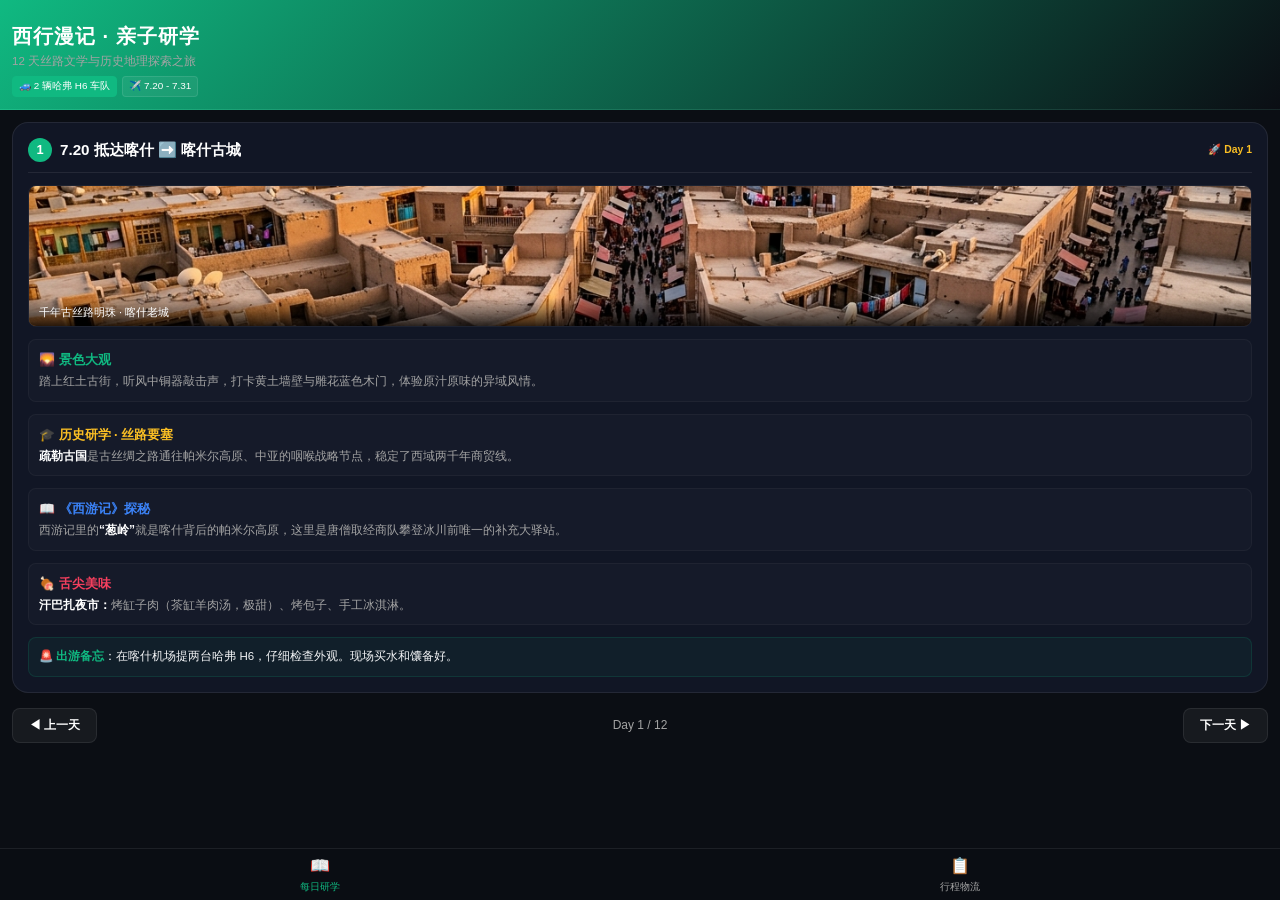
==== commit 540869ae: "feat: complete parent-child study guide 3.0 with 12-day slide presentation layout, historical & Jour" ====
--- a/mobile.html
+++ b/mobile.html
@@ -3,23 +3,23 @@
 <head>
   <meta charset="UTF-8">
   <meta name="viewport" content="width=device-width, initial-scale=1.0, maximum-scale=1.0, user-scalable=no">
-  <title>西行漫记 - 手机自驾看板 2.0</title>
-  <meta name="description" content="10人新疆自驾亲子游手机端便携看板">
+  <title>西行漫记 · 手机自驾研学看板</title>
+  <meta name="description" content="10人新疆自驾亲子研学手机端便携看板">
   <style>
     /* ==========================================================================
-       自包含样式：支持钉钉/微信/本地双击直开，零外部依赖，极速秒开
+       自包含样式：支持手机、钉钉、微信、本地双击直开，零外部依赖，完美秒开
        ========================================================================== */
     :root {
-      --bg-color: #0d121f;
-      --panel-bg: rgba(22, 28, 45, 0.85);
+      --bg-color: #0b0e14;
+      --panel-bg: rgba(18, 24, 38, 0.95);
+      --card-bg: rgba(255, 255, 255, 0.03);
       --panel-border: rgba(255, 255, 255, 0.08);
       --text-primary: #f3f4f6;
-      --text-secondary: #9ca3af;
-      --primary: #10b981;        /* 松石绿 */
-      --primary-glow: rgba(16, 185, 129, 0.15);
-      --secondary: #f59e0b;      /* 沙砾黄 */
-      --transition-smooth: all 0.25s ease;
-      --border-radius-lg: 14px;
+      --text-secondary: #a3a3a3;
+      --primary: #10b981;        /* 草原松石绿 */
+      --secondary: #fbbf24;      /* 西域金沙黄 */
+      --accent: #3b82f6;         /* 赛里木湖蓝 */
+      --border-radius-lg: 16px;
       --border-radius-md: 8px;
     }
 
@@ -34,248 +34,101 @@
       background-color: var(--bg-color);
       color: var(--text-primary);
       line-height: 1.5;
-      padding-bottom: 80px; /* 留出底部App导航栏空间 */
+      padding-bottom: 70px; /* 留出底部App导航栏空间 */
       overflow-x: hidden;
-      background-attachment: fixed;
     }
 
     /* 顶部视觉图 */
     .hero {
       position: relative;
-      height: 160px;
+      height: 110px;
       width: 100%;
-      background: linear-gradient(135deg, #10b981 0%, #0d121f 100%);
+      background: linear-gradient(135deg, #10b981 0%, #0b0e14 100%);
       display: flex;
       align-items: flex-end;
-      padding: 16px;
-      margin-bottom: 15px;
+      padding: 12px;
       border-bottom: 1px solid rgba(255, 255, 255, 0.05);
     }
 
     .hero-content {
-      position: relative;
       z-index: 2;
     }
 
     .hero h1 {
-      font-size: 1.5rem;
+      font-size: 1.25rem;
       font-weight: 800;
       color: #ffffff;
       letter-spacing: 1px;
     }
 
     .hero p {
-      font-size: 0.8rem;
+      font-size: 0.72rem;
       color: var(--text-secondary);
-      margin-top: 4px;
-    }
-
+      margin-top: 2px;
+    }
+
+    /* 车队与航线徽章 */
     .hero-badges {
       display: flex;
-      gap: 6px;
-      margin-top: 8px;
-      flex-wrap: wrap;
+      gap: 5px;
+      margin-top: 6px;
     }
 
     .badge {
       display: inline-block;
-      padding: 3px 8px;
-      font-size: 0.68rem;
+      padding: 2px 6px;
+      font-size: 0.62rem;
       border-radius: 4px;
       background: rgba(255, 255, 255, 0.06);
       border: 1px solid rgba(255, 255, 255, 0.1);
-      color: var(--text-primary);
+      color: #fff;
     }
 
     .badge.primary {
       background: var(--primary);
-      color: #ffffff;
       border-color: var(--primary);
     }
 
     /* 主布局 */
     .container {
       width: 100%;
-      padding: 0 12px;
-    }
-
-    .panel {
+      padding: 12px;
+    }
+
+    /* 故事书卡片容器 */
+    .story-book {
+      position: relative;
+      width: 100%;
+    }
+
+    /* 单日卡片 */
+    .day-card {
       background: var(--panel-bg);
       border: 1px solid var(--panel-border);
       border-radius: var(--border-radius-lg);
-      padding: 16px;
-      margin-bottom: 16px;
-      backdrop-filter: blur(8px);
-      -webkit-backdrop-filter: blur(8px);
-    }
-
-    .panel-title {
-      font-size: 1.1rem;
-      font-weight: 700;
-      margin-bottom: 12px;
-      color: #ffffff;
-      border-left: 4px solid var(--primary);
-      padding-left: 8px;
-    }
-
-    /* 卡片网格 */
-    .logistics-grid {
-      display: flex;
-      flex-direction: column;
-      gap: 12px;
-    }
-
-    .info-card {
-      background: rgba(255, 255, 255, 0.03);
-      border: 1px solid rgba(255, 255, 255, 0.05);
-      border-radius: var(--border-radius-md);
-      padding: 12px;
-    }
-
-    .info-card h4 {
-      font-size: 0.9rem;
-      margin-bottom: 8px;
-      color: var(--primary);
-      border-bottom: 1px solid rgba(255, 255, 255, 0.05);
-      padding-bottom: 4px;
-    }
-
-    .info-row {
-      display: flex;
-      justify-content: space-between;
-      font-size: 0.8rem;
-      padding: 5px 0;
-      border-bottom: 1px dashed rgba(255, 255, 255, 0.03);
-    }
-
-    .info-label {
-      color: var(--text-secondary);
-    }
-
-    .info-val {
-      font-weight: 600;
-      color: var(--text-primary);
-      text-align: right;
-    }
-
-    /* 按钮组 */
-    .search-buttons {
-      display: flex;
-      gap: 6px;
-      margin-top: 8px;
-    }
-
-    .btn-search {
-      flex: 1;
-      text-align: center;
-      padding: 6px 0;
-      font-size: 0.75rem;
-      font-weight: bold;
-      text-decoration: none;
-      color: #fff;
-      border-radius: 4px;
-    }
-
-    .btn-search.ctrip { background: #0086f6; }
-    .btn-search.fliggy { background: #ff5000; }
-    .btn-search.qunar { background: #00bcd4; }
-    .btn-search.shenzhou { background: #ff9800; }
-    .btn-search.yihai { background: #4caf50; }
-
-    /* 计算器 */
-    .calculator {
-      margin-top: 15px;
-      background: rgba(16, 185, 129, 0.06);
-      border: 1px solid rgba(16, 185, 129, 0.15);
-      border-radius: var(--border-radius-md);
-      padding: 12px;
-    }
-
-    .calc-title {
-      font-size: 0.9rem;
-      font-weight: bold;
-      color: var(--primary);
-      margin-bottom: 10px;
-    }
-
-    .calc-inputs {
-      display: grid;
-      grid-template-columns: 1fr 1fr;
-      gap: 8px;
-    }
-
-    .input-group {
-      display: flex;
-      flex-direction: column;
-    }
-
-    .input-group label {
-      font-size: 0.68rem;
-      color: var(--text-secondary);
-      margin-bottom: 3px;
-    }
-
-    .input-group input, .input-group select {
-      background: rgba(0, 0, 0, 0.2);
-      border: 1px solid rgba(255, 255, 255, 0.1);
-      color: #fff;
-      padding: 6px;
-      border-radius: 4px;
-      font-size: 0.78rem;
-      width: 100%;
-    }
-
-    .calc-results {
-      margin-top: 12px;
-      display: grid;
-      grid-template-columns: 1fr 1fr;
-      gap: 8px;
-      border-top: 1px solid rgba(255, 255, 255, 0.08);
-      padding-top: 12px;
-    }
-
-    .result-card h5 {
-      font-size: 0.68rem;
-      color: var(--text-secondary);
-    }
-
-    .result-card .price {
-      font-size: 0.95rem;
-      font-weight: 800;
-      color: var(--primary);
-    }
-
-    .result-card .price.total {
-      color: #fff;
-    }
-
-    /* 时间轴行程 */
-    .timeline {
-      display: flex;
-      flex-direction: column;
-      gap: 10px;
-    }
-
-    .day-card {
-      border: 1px solid var(--panel-border);
-      border-radius: var(--border-radius-md);
-      background: rgba(255, 255, 255, 0.02);
-      overflow: hidden;
-      transition: var(--transition-smooth);
-    }
-
-    .day-card.expanded {
-      background: rgba(255, 255, 255, 0.04);
-      border-color: rgba(16, 185, 129, 0.3);
-    }
-
+      padding: 15px;
+      margin-bottom: 15px;
+      display: none; /* 动态显示/隐藏 */
+    }
+
+    .day-card.active {
+      display: block;
+      animation: fadeIn 0.4s ease-out;
+    }
+
+    @keyframes fadeIn {
+      from { opacity: 0; transform: translateY(8px); }
+      to { opacity: 1; transform: translateY(0); }
+    }
+
+    /* 日程卡片头部 */
     .day-header {
-      padding: 12px;
       display: flex;
       justify-content: space-between;
       align-items: center;
-      cursor: pointer;
-      background: rgba(0,0,0,0.15);
+      border-bottom: 1px solid rgba(255, 255, 255, 0.08);
+      padding-bottom: 10px;
+      margin-bottom: 12px;
     }
 
     .day-title-left {
@@ -289,8 +142,8 @@
       color: #fff;
       font-size: 0.8rem;
       font-weight: 800;
-      width: 20px;
-      height: 20px;
+      width: 24px;
+      height: 24px;
       border-radius: 50%;
       display: flex;
       align-items: center;
@@ -298,142 +151,124 @@
     }
 
     .day-title-text {
-      font-size: 0.82rem;
-      font-weight: 700;
+      font-size: 0.95rem;
+      font-weight: 800;
       color: #fff;
     }
 
     .day-title-right {
-      font-size: 0.7rem;
-      color: var(--text-secondary);
-      display: flex;
-      align-items: center;
-      gap: 5px;
-    }
-
-    .day-toggle-icon {
-      font-size: 0.6rem;
-      transition: transform 0.25s ease;
-    }
-
-    .day-card.expanded .day-toggle-icon {
-      transform: rotate(180deg);
-    }
-
-    .day-body {
-      display: none;
-      padding: 12px;
-      border-top: 1px solid rgba(255, 255, 255, 0.05);
-      font-size: 0.78rem;
-    }
-
-    .day-card.expanded .day-body {
-      display: block;
-    }
-
-    .day-desc {
-      margin-bottom: 10px;
-      line-height: 1.4;
-    }
-
-    .day-details-grid {
-      display: flex;
-      flex-direction: column;
-      gap: 8px;
-      background: rgba(0,0,0,0.2);
-      padding: 10px;
-      border-radius: 6px;
-    }
-
-    .detail-section h5 {
+      font-size: 0.65rem;
       color: var(--secondary);
-      font-size: 0.75rem;
-      margin-bottom: 3px;
-    }
-
-    .detail-section p {
-      color: var(--text-primary);
-      font-size: 0.72rem;
-    }
-
+      font-weight: bold;
+    }
+
+    /* 图片框 */
     .day-img-box {
       width: 100%;
-      margin-top: 8px;
-      border-radius: 6px;
+      border-radius: var(--border-radius-md);
       overflow: hidden;
+      margin-bottom: 12px;
+      border: 1px solid rgba(255, 255, 255, 0.05);
+      position: relative;
     }
 
     .day-img-box img {
       width: 100%;
+      height: 140px;
+      object-fit: cover;
       display: block;
-      height: 120px;
-      object-fit: cover;
-    }
-
-    /* 房间方案卡片 */
-    .room-plan-card {
-      background: rgba(255, 255, 255, 0.03);
-      border: 1px solid rgba(255, 255, 255, 0.05);
-      border-radius: 6px;
-      padding: 10px;
-      margin-bottom: 8px;
-    }
-
-    .room-plan-card h5 {
-      font-size: 0.78rem;
-      color: var(--secondary);
-      margin-bottom: 5px;
-    }
-
-    .room-plan-card.highlighted {
-      border-color: rgba(16, 185, 129, 0.4);
-      background: rgba(16, 185, 129, 0.05);
-    }
-
-    .room-plan-card.highlighted h5 {
-      color: var(--primary);
-    }
-
-    .room-plan-card ul {
-      list-style: none;
-      padding-left: 0;
-    }
-
-    .room-plan-card li {
-      font-size: 0.72rem;
-      margin-bottom: 3px;
-    }
-
-    /* 准备清单列表 */
-    .checklist-list {
+    }
+
+    .day-img-caption {
+      position: absolute;
+      bottom: 0;
+      left: 0;
+      width: 100%;
+      background: linear-gradient(transparent, rgba(0,0,0,0.8));
+      padding: 6px 10px;
+      font-size: 0.68rem;
+      color: #fff;
+    }
+
+    /* 研学知识段落 */
+    .day-body {
       display: flex;
       flex-direction: column;
-      gap: 6px;
-    }
-
-    .checklist-item {
-      display: flex;
-      align-items: center;
-      gap: 8px;
+      gap: 12px;
+    }
+
+    .section-block {
       background: rgba(255, 255, 255, 0.02);
       border: 1px solid rgba(255, 255, 255, 0.04);
-      padding: 8px;
-      border-radius: 6px;
-    }
-
-    .checklist-item input[type="checkbox"] {
-      width: 16px;
-      height: 16px;
-      accent-color: var(--primary);
-    }
-
-    .checklist-item label {
+      padding: 10px;
+      border-radius: var(--border-radius-md);
+    }
+
+    .section-title {
+      font-size: 0.8rem;
+      font-weight: bold;
+      margin-bottom: 4px;
+      display: flex;
+      align-items: center;
+      gap: 6px;
+    }
+
+    .title-scenic { color: var(--primary); }
+    .title-history { color: var(--secondary); }
+    .title-novel { color: var(--accent); }
+    .title-food { color: #f43f5e; }
+
+    .section-desc {
       font-size: 0.75rem;
+      color: var(--text-secondary);
+      line-height: 1.45;
+    }
+
+    .section-desc strong {
+      color: #fff;
+    }
+
+    /* 警告/买票卡 */
+    .warning-card {
+      background: rgba(16, 185, 129, 0.06);
+      border: 1px solid rgba(16, 185, 129, 0.15);
+      border-radius: var(--border-radius-md);
+      padding: 10px;
+      font-size: 0.72rem;
       color: var(--text-primary);
     }
 
-    .checklist-item.checked label {
-      text-decoration: line-through;
+    .warning-card strong {
+      color: var(--primary);
+    }
+
+    /* 翻页控制器 */
+    .pager-controls {
+      display: flex;
+      justify-content: space-between;
+      align-items: center;
+      margin-top: 10px;
+      margin-bottom: 20px;
+    }
+
+    .btn-page {
+      background: rgba(255, 255, 255, 0.05);
+      border: 1px solid var(--panel-border);
+      color: #fff;
+      padding: 8px 16px;
+      border-radius: var(--border-radius-md);
+      font-size: 0.75rem;
+      cursor: pointer;
+      font-weight: bold;
+    }
+
+    .btn-page:active {
+      background: var(--primary);
+      border-color: var(--primary);
+    }
+
+    .pager-info {
+      font-size: 0.75rem;
       color: var(--text-secondary);
     }
 
@@ -443,8 +278,8 @@
       bottom: 0;
       left: 0;
       width: 100%;
-      height: 55px;
-      background: rgba(13, 18, 31, 0.96);
+      height: 52px;
+      background: rgba(11, 14, 20, 0.96);
       backdrop-filter: blur(10px);
       -webkit-backdrop-filter: blur(10px);
       border-top: 1px solid rgba(255, 255, 255, 0.08);
@@ -460,7 +295,7 @@
       align-items: center;
       justify-content: center;
       color: var(--text-secondary);
-      font-size: 0.7rem;
+      font-size: 0.65rem;
       flex: 1;
       height: 100%;
     }
@@ -470,15 +305,8 @@
     }
 
     .nav-item .icon {
-      font-size: 1.1rem;
-      margin-bottom: 2px;
-    }
-
-    .footer {
-      text-align: center;
-      color: var(--text-secondary);
-      font-size: 0.7rem;
-      margin: 20px 0;
+      font-size: 1rem;
+      margin-bottom: 1px;
     }
   </style>
 </head>
@@ -487,11 +315,11 @@
   <!-- 顶部巨幕 (Hero Section) -->
   <header class="hero">
     <div class="hero-content">
-      <h1>西行漫记 · 手机看板 2.0</h1>
-      <p>10人自驾黄金搭档 (1辆别克GL8 + 1辆大众捷达)</p>
+      <h1>西行漫记 · 亲子研学</h1>
+      <p>12 天丝路文学与历史地理探索之旅</p>
       <div class="hero-badges">
-        <span class="badge primary">⏱️ 7.20 - 7.30 (11天)</span>
-        <span class="badge">👥 10人亲子大环线</span>
+        <span class="badge primary">🚙 2 辆哈弗 H6 车队</span>
+        <span class="badge">✈️ 7.20 - 7.31</span>
       </div>
     </div>
   </header>
@@ -499,466 +327,517 @@
   <!-- 主容器 -->
   <main class="container">
 
-    <!-- 1. 预算面板 -->
-    <section id="sec-budget" class="panel">
-      <h2 class="panel-title">📊 交通与自驾预算</h2>
-      <div class="logistics-grid">
-        <div class="info-card">
-          <h4>✈️ 航班直飞比价跳转</h4>
-          <div class="info-row"><span class="info-label">去程 (7.20)：</span><span class="info-val">重庆 ➡️ 喀什 (国航直飞)</span></div>
-          <div class="info-row"><span class="info-label">回程 (7.30)：</span><span class="info-val">伊宁 ➡️ 重庆 (南航直飞)</span></div>
-          <div class="search-buttons">
-            <a class="btn-search ctrip" href="https://m.ctrip.com/html5/flight/swift/index" target="_blank">携程机票</a>
-            <a class="btn-search fliggy" href="https://www.fliggy.com" target="_blank">飞猪机票</a>
-          </div>
-        </div>
-        <div class="info-card">
-          <h4>🚗 落地租车与取还车</h4>
-          <div class="info-row"><span class="info-label">车型配置：</span><span class="info-val">GL8 + 捷达</span></div>
-          <div class="info-row"><span class="info-label">租金参考：</span><span class="info-val">双车合计约 ¥650/天</span></div>
-          <div class="info-row"><span class="info-label">取还方案：</span><span class="info-val" style="color: var(--secondary);">喀什机场取 ➡️ 伊宁机场还</span></div>
-          <div class="search-buttons">
-            <a class="btn-search shenzhou" href="https://m.zuche.com" target="_blank">神州租车</a>
-            <a class="btn-search yihai" href="https://m.1hai.cn" target="_blank">一嗨租车</a>
-          </div>
-        </div>
-
-        <div class="info-card">
-          <h4>🏨 10人智慧分房推荐</h4>
-          <div class="room-plan-card">
-            <h5>方案A：家庭空间版 (4间)</h5>
-            <ul>
-              <li>• 房1 (家庭A)：3人 | • 房2 (家庭B)：3人</li>
-              <li>• 房3 (家庭C)：3人 | • 房4 (单身女生)</li>
-            </ul>
-          </div>
-          <div class="room-plan-card highlighted">
-            <h5>方案B：快乐狂欢版 (3间) ⭐</h5>
-            <ul>
-              <li>• 孩子乐园房：3名小神仙在一起</li>
-              <li>• 姐妹闺蜜房：4位妈妈 + 1位单身女</li>
-              <li>• 老友茶酒房：3位爸爸 (一起吹牛聊天)</li>
-            </ul>
-          </div>
-        </div>
-      </div>
-
-      <!-- 计算器 -->
-      <div class="calculator">
-        <div class="calc-title">💰 实时预算计算器</div>
-        <div class="calc-inputs">
-          <div class="input-group">
-            <label for="calc-days">租车总天数</label>
-            <input type="number" id="calc-days" value="11">
-          </div>
-          <div class="input-group">
-            <label for="car-combo">车辆双车租金/天</label>
-            <select id="car-combo">
-              <option value="650">GL8+捷达 (¥650/天)</option>
-              <option value="440">SUV+捷达 (¥440/天)</option>
-              <option value="1000">两台GL8 (¥1000/天)</option>
-            </select>
-          </div>
-          <div class="input-group">
-            <label for="hotel-price">民宿均价/间/晚</label>
-            <input type="number" id="hotel-price" value="300">
-          </div>
-          <div class="input-group">
-            <label for="room-count">预订总房间数</label>
-            <input type="number" id="room-count" value="3">
-          </div>
-          <div class="input-group" style="grid-column: span 2;">
-            <label for="flight-price">机票单人往返均价</label>
-            <input type="number" id="flight-price" value="2200" step="100">
-          </div>
-        </div>
-        <div class="calc-results">
-          <div class="result-card">
-            <h5>租车费总计</h5>
-            <div class="price" id="res-car-total">¥7150</div>
-          </div>
-          <div class="result-card">
-            <h5>住宿费总计</h5>
-            <div class="price" id="res-hotel-total">¥9000</div>
-          </div>
-          <div class="result-card" style="grid-column: span 2;">
-            <h5>往返机票总计 (10人)</h5>
-            <div class="price" id="res-flight-total">¥22000</div>
-          </div>
-          <div class="result-card" style="grid-column: span 2; border-top: 1px dashed rgba(255,255,255,0.1); padding-top: 6px; margin-top: 4px;">
-            <h5>估算人均总花费 (10人)</h5>
-            <div class="price" id="res-per-person" style="color: var(--secondary); font-size: 1.25rem;">¥3815</div>
-          </div>
-        </div>
-      </div>
-    </section>
-
-    <!-- 2. 每日日程路线 -->
-    <section id="sec-routes" class="panel">
-      <h2 class="panel-title">🗺️ 南北疆自驾 11 日游</h2>
-      <div class="timeline">
-        
-        <!-- Day 1 -->
-        <div class="day-card expanded">
-          <div class="day-header" onclick="toggleDay(this)">
-            <div class="day-title-left">
-              <div class="day-num">1</div>
-              <div class="day-title-text">7.20 重庆 ➡️ 直飞抵达喀什古城</div>
-            </div>
-            <div class="day-title-right"><span>✈️ 约5h20m</span><span class="day-toggle-icon">▼</span></div>
-          </div>
-          <div class="day-body">
-            <p class="day-desc">直飞喀什，机场提车。晚上带娃打卡汗巴扎夜市，尝烤包子与纯手工酸奶。</p>
-            <div class="day-details-grid">
-              <div class="detail-section">
-                <h5>🏡 民宿推荐</h5>
-                <p><strong>东来西遇（古城店）</strong>：包院约¥800-1200。大露台适合大人喝酒聊天聚会。<br>🔍 <em>小红书搜索：【东来西遇 喀什古城】</em></p>
-              </div>
-            </div>
-            <div class="day-img-box"><img src="images/kashgar.jpg" alt="喀什古城"></div>
-          </div>
-        </div>
-
-        <!-- Day 2 -->
-        <div class="day-card">
-          <div class="day-header" onclick="toggleDay(this)">
-            <div class="day-title-left">
-              <div class="day-num">2</div>
-              <div class="day-title-text">7.21 喀什古城一日游 (开城仪式+西城)</div>
-            </div>
-            <div class="day-title-right"><span>🚶 步行</span><span class="day-toggle-icon">▼</span></div>
-          </div>
-          <div class="day-body">
-            <p class="day-desc">10:30观看盛大开城仪式。闲逛西城彩虹巷，傍晚登昆仑塔看夜景。</p>
-            <div class="day-details-grid">
-              <div class="detail-section">
-                <h5>🏡 民宿推荐</h5>
-                <p><strong>蓝院子民宿</strong>：莫兰迪蓝色系独立院落，位置极佳适合亲子包院拍照。<br>🔍 <em>小红书搜索：【蓝院子 喀什古城】</em></p>
-              </div>
-            </div>
-            <div class="day-img-box"><img src="images/kashgar.jpg" alt="喀什西城"></div>
-          </div>
-        </div>
-
-        <!-- Day 3 -->
-        <div class="day-card">
-          <div class="day-header" onclick="toggleDay(this)">
-            <div class="day-title-left">
-              <div class="day-num">3</div>
-              <div class="day-title-text">7.22 喀什 ➡️ 柯坪红沙漠 ➡️ 阿克苏</div>
-            </div>
-            <div class="day-title-right"><span>🚗 370km</span><span class="day-toggle-icon">▼</span></div>
-          </div>
-          <div class="day-body">
-            <p class="day-desc">驱车前往红沙漠，中国唯一的红色沙丘，租沙地车让孩子们撒欢，傍晚住阿克苏。</p>
-            <div class="day-details-grid">
-              <div class="detail-section">
-                <h5>🏡 民宿推荐</h5>
-                <p><strong>老街精品包院民宿</strong>：很有南疆特色，房间干净整洁。<br>🔍 <em>小红书搜索：【阿克苏老街民宿】</em></p>
-              </div>
-            </div>
-            <div class="day-img-box"><img src="images/aksu.jpg" alt="红沙漠"></div>
-          </div>
-        </div>
-
-        <!-- Day 4 -->
-        <div class="day-card">
-          <div class="day-header" onclick="toggleDay(this)">
-            <div class="day-title-left">
-              <div class="day-num">4</div>
-              <div class="day-title-text">7.23 阿克苏 ➡️ 温宿大峡谷 ➡️ 库车</div>
-            </div>
-            <div class="day-title-right"><span>🚗 220km</span><span class="day-toggle-icon">▼</span></div>
-          </div>
-          <div class="day-body">
-            <p class="day-desc">漫步温宿大峡谷，奇绝的红砂绝壁，能看“不死胡杨”。下午开到古龟兹国库车。</p>
-            <div class="day-details-grid">
-              <div class="detail-section">
-                <h5>🏡 民宿推荐</h5>
-                <p><strong>西悦宿集度假民宿</strong>：库车排名第一的设计师民宿，庭院鲜花，非常出片。<br>🔍 <em>小红书搜索：【西悦宿集 库车】</em></p>
-              </div>
-            </div>
-            <div class="day-img-box"><img src="images/wensu.jpg" alt="温宿大峡谷"></div>
-          </div>
-        </div>
-
-        <!-- Day 5 -->
-        <div class="day-card">
-          <div class="day-header" onclick="toggleDay(this)">
-            <div class="day-title-left">
-              <div class="day-num">5</div>
-              <div class="day-title-text">7.24 库车古城慢生活 (老街大馕)</div>
-            </div>
-            <div class="day-title-right"><span>🚶 慢生活</span><span class="day-toggle-icon">▼</span></div>
-          </div>
-          <div class="day-body">
-            <p class="day-desc">不赶路的一天。带娃看库车王府，下午去热斯坦老街买现烤的库车大馕和烤包子。</p>
-            <div class="day-details-grid">
-              <div class="detail-section">
-                <h5>🏡 住宿推荐</h5>
-                <p><strong>你好酒店 (天山中路店)</strong>：性价比极高，房间新，带大屏幕投影适合小孩。<br>🔍 <em>小红书搜索：【库车 你好酒店】</em></p>
-              </div>
-            </div>
-            <div class="day-img-box"><img src="images/yining.jpg" alt="老街"></div>
-          </div>
-        </div>
-
-        <!-- Day 6 -->
-        <div class="day-card">
-          <div class="day-header" onclick="toggleDay(this)">
-            <div class="day-title-left">
-              <div class="day-num">6</div>
-              <div class="day-title-text">7.25 库车 ➡️ 翻越独库公路 ➡️ 巴音 ➡️ 那拉提</div>
-            </div>
-            <div class="day-title-right"><span>🚗 380km</span><span class="day-toggle-icon">▼</span></div>
-          </div>
-          <div class="day-body">
-            <p class="day-desc">穿越险峻美丽的独库公路南段。下午抵达巴音布鲁克看“九阳连珠”日落。晚上住那拉提。</p>
-            <div class="day-details-grid">
-              <div class="detail-section">
-                <h5>🏡 民宿推荐</h5>
-                <p><strong>疆域格格民宿</strong>：独栋双层草原小木屋，安静带院，清晨开门就是雪山绿草。<br>🔍 <em>小红书搜索：【疆域格格 那拉提】</em></p>
-              </div>
-            </div>
-            <div class="day-img-box"><img src="images/bayanbulak.jpg" alt="巴音布鲁克"></div>
-          </div>
-        </div>
-
-        <!-- Day 7 -->
-        <div class="day-card">
-          <div class="day-header" onclick="toggleDay(this)">
-            <div class="day-title-left">
-              <div class="day-num">7</div>
-              <div class="day-title-text">7.26 那拉提空中草原深度游</div>
-            </div>
-            <div class="day-title-right"><span>🐎 骑马</span><span class="day-toggle-icon">▼</span></div>
-          </div>
-          <div class="day-body">
-            <p class="day-desc">草原深处骑马奔驰（有专人牵引，极其安全），带小孩漫步云端野花丛，拍雪山草甸大片。</p>
-            <div class="day-details-grid">
-              <div class="detail-section">
-                <h5>⚠️ 注意事项</h5>
-                <p>空中草原票非常火爆，必须提前7天0点通过小程序实名预购区间车票！</p>
-              </div>
-            </div>
-            <div class="day-img-box"><img src="images/nalati.jpg" alt="那拉提草原"></div>
-          </div>
-        </div>
-
-        <!-- Day 8 -->
-        <div class="day-card">
-          <div class="day-header" onclick="toggleDay(this)">
-            <div class="day-title-left">
-              <div class="day-num">8</div>
-              <div class="day-title-text">7.27 那拉提 ➡️ 昭苏“天马浴河”表演</div>
-            </div>
-            <div class="day-title-right"><span>🚗 150km</span><span class="day-toggle-icon">▼</span></div>
-          </div>
-          <div class="day-body">
-            <p class="day-desc">下午看最震撼的“天马浴河”，群马踏浪冲沙。顺路打卡翡翠般的玉湖，宿昭苏。</p>
-            <div class="day-details-grid">
-              <div class="detail-section">
-                <h5>🏡 民宿推荐</h5>
-                <p><strong>西域客栈（天马园店）</strong>：离天马浴河景区最近，窗外就是特克斯河，看马群起舞。<br>🔍 <em>小红书搜索：【昭苏西域客栈】</em></p>
-              </div>
-            </div>
-            <div class="day-img-box"><img src="images/zhaosu.jpg" alt="天马浴河"></div>
-          </div>
-        </div>
-
-        <!-- Day 9 -->
-        <div class="day-card">
-          <div class="day-header" onclick="toggleDay(this)">
-            <div class="day-title-left">
-              <div class="day-num">9</div>
-              <div class="day-title-text">7.28 昭苏 ➡️ 穿越伊昭公路 ➡️ 伊宁</div>
-            </div>
-            <div class="day-title-right"><span>🚗 140km</span><span class="day-toggle-icon">▼</span></div>
-          </div>
-          <div class="day-body">
-            <p class="day-desc">挑战极险奇秀的“伊昭公路”。下午入住伊宁六星街，吃古兰丹姆网红冰淇淋。</p>
-            <div class="day-details-grid">
-              <div class="detail-section">
-                <h5>🏡 民宿推荐</h5>
-                <p><strong>花间居民宿（六星街店）</strong>：超大苹果树院落，非常适合孩子们捉迷藏和大人歇脚。<br>🔍 <em>小红书搜索：【六星街花间居】</em></p>
-              </div>
-            </div>
-            <div class="day-img-box"><img src="images/yining.jpg" alt="伊宁六星街"></div>
-          </div>
-        </div>
-
-        <!-- Day 10 -->
-        <div class="day-card">
-          <div class="day-header" onclick="toggleDay(this)">
-            <div class="day-title-left">
-              <div class="day-num">10</div>
-              <div class="day-title-text">7.29 伊宁 ➡️ 赛里木湖环湖 ➡️ 返伊宁</div>
-            </div>
-            <div class="day-title-right"><span>🚗 250km</span><span class="day-toggle-icon">▼</span></div>
-          </div>
-          <div class="day-body">
-            <p class="day-desc">游览大西洋最后一滴眼泪。7月湖畔鲜花开满，下午寻找白天鹅，当晚回伊宁市区住。</p>
-            <div class="day-details-grid">
-              <div class="detail-section">
-                <h5>🏡 民宿推荐</h5>
-                <p><strong>林棲舍·Villa度假美宿</strong>：伊宁最好的设计感民宿，宽敞温馨，性价比优。<br>🔍 <em>小红书搜索：【林棲舍 伊宁】</em></p>
-              </div>
-            </div>
-            <div class="day-img-box"><img src="images/sayram.jpg" alt="赛里木湖"></div>
-          </div>
-        </div>
-
-        <!-- Day 11 -->
-        <div class="day-card">
-          <div class="day-header" onclick="toggleDay(this)">
-            <div class="day-title-left">
-              <div class="day-num">11</div>
-              <div class="day-title-text">7.30 伊宁市区逛吃 ➡️ 还车 ➡️ 20:30直飞回渝</div>
-            </div>
-            <div class="day-title-right"><span>✈️ 约4.5h</span><span class="day-toggle-icon">▼</span></div>
-          </div>
-          <div class="day-body">
-            <p class="day-desc">悠闲逛吃，下午17:30去伊宁机场办理异地还车（加满油）。晚上飞回重庆！</p>
-          </div>
-        </div>
-
-      </div>
-    </section>
-
-    <!-- 3. 行前准备清单 -->
-    <section id="sec-checklist" class="panel">
-      <h2 class="panel-title">📋 出行装备与规则打勾清单</h2>
-      <div class="checklist-list">
-        <div class="checklist-item" id="chk-bag-parent">
-          <input type="checkbox" id="chk-bag">
-          <label for="chk-bag">🎒 严禁带硬壳拉杆箱！只准带软行李袋/双肩包！</label>
-        </div>
-        <div class="checklist-item" id="chk-cloth-parent">
-          <input type="checkbox" id="chk-cloth">
-          <label for="chk-cloth">🧣 羽绒服/冲锋衣 (巴音布鲁克日落冷到发抖！)</label>
-        </div>
-        <div class="checklist-item" id="chk-sun-parent">
-          <input type="checkbox" id="chk-sun">
-          <label for="chk-sun">☀️ 儿童高倍防晒霜、遮阳防晒帽、防晒口罩</label>
-        </div>
-        <div class="checklist-item" id="chk-id-parent">
-          <input type="checkbox" id="chk-id">
-          <label for="chk-id">🪪 身份证原件 (沿途安检关卡很多，每个人随身带)</label>
-        </div>
-        <div class="checklist-item" id="chk-ticket-parent">
-          <input type="checkbox" id="chk-ticket">
-          <label for="chk-ticket">🎫 提前7天0点，用小程序实名预购各大景区门票</label>
-        </div>
-      </div>
-    </section>
+    <!-- 故事书区域 -->
+    <div class="story-book">
+      
+      <!-- Day 1 -->
+      <div id="m-day-1" class="day-card active">
+        <div class="day-header">
+          <div class="day-title-left">
+            <div class="day-num">1</div>
+            <div class="day-title-text">7.20 抵达喀什 ➡️ 喀什古城</div>
+          </div>
+          <div class="day-title-right">🚀 Day 1</div>
+        </div>
+        <div class="day-img-box">
+          <img src="images/kashgar.jpg" alt="喀什古城">
+          <div class="day-img-caption">千年古丝路明珠 · 喀什老城</div>
+        </div>
+        <div class="day-body">
+          <div class="section-block">
+            <h5 class="section-title title-scenic">🌄 景色大观</h5>
+            <p class="section-desc">踏上红土古街，听风中铜器敲击声，打卡黄土墙壁与雕花蓝色木门，体验原汁原味的异域风情。</p>
+          </div>
+          <div class="section-block">
+            <h5 class="section-title title-history">🎓 历史研学 · 丝路要塞</h5>
+            <p class="section-desc"><strong>疏勒古国</strong>是古丝绸之路通往帕米尔高原、中亚的咽喉战略节点，稳定了西域两千年商贸线。</p>
+          </div>
+          <div class="section-block">
+            <h5 class="section-title title-novel">📖 《西游记》探秘</h5>
+            <p class="section-desc">西游记里的<strong>“葱岭”</strong>就是喀什背后的帕米尔高原，这里是唐僧取经商队攀登冰川前唯一的补充大驿站。</p>
+          </div>
+          <div class="section-block">
+            <h5 class="section-title title-food">🍖 舌尖美味</h5>
+            <p class="section-desc"><strong>汗巴扎夜市：</strong>烤缸子肉（茶缸羊肉汤，极甜）、烤包子、手工冰淇淋。</p>
+          </div>
+          <div class="warning-card">
+            🚨 <strong>出游备忘</strong>：在喀什机场提两台哈弗 H6，仔细检查外观。现场买水和馕备好。
+          </div>
+        </div>
+      </div>
+
+      <!-- Day 2 -->
+      <div id="m-day-2" class="day-card">
+        <div class="day-header">
+          <div class="day-title-left">
+            <div class="day-num">2</div>
+            <div class="day-title-text">7.21 喀什全天游 (东西城+茶馆)</div>
+          </div>
+          <div class="day-title-right">🚶 Day 2</div>
+        </div>
+        <div class="day-img-box">
+          <img src="images/kashgar.jpg" alt="古城茶馆">
+          <div class="day-img-caption">百年老茶馆与昆仑塔制高点</div>
+        </div>
+        <div class="day-body">
+          <div class="section-block">
+            <h5 class="section-title title-scenic">🌄 景色大观</h5>
+            <p class="section-desc">打卡彩虹巷与布袋老街，午后在百年老茶馆听木吉他热瓦普琴声，傍晚登昆仑塔看古城全景落日。</p>
+          </div>
+          <div class="section-block">
+            <h5 class="section-title title-history">🎓 历史研学 · 班超定西域</h5>
+            <p class="section-desc">东汉英雄<strong>班超</strong>“投笔从戎”，率36勇士驻守疏勒（喀什）30年，以寡敌众平定匈奴，打通了丝路。</p>
+          </div>
+          <div class="section-block">
+            <h5 class="section-title title-novel">📖 《西游记》探秘</h5>
+            <p class="section-desc">唐僧原型<strong>玄奘大师</strong>归国时曾在疏勒（喀什）停留讲佛，大殿遗存见证了高僧的西行壮举。</p>
+          </div>
+          <div class="section-block">
+            <h5 class="section-title title-food">🍖 舌尖美味</h5>
+            <p class="section-desc">老茶馆的秘制药茶搭配薄馕，越嚼越香。</p>
+          </div>
+          <div class="warning-card">
+            🚨 <strong>购票备忘</strong>：<strong>艾提尕尔清真寺门票现场买</strong>。昆仑塔门票可现场扫码购买。
+          </div>
+        </div>
+      </div>
+
+      <!-- Day 3 -->
+      <div id="m-day-3" class="day-card">
+        <div class="day-header">
+          <div class="day-title-left">
+            <div class="day-num">3</div>
+            <div class="day-title-text">7.22 喀什 ➡️ 柯坪红沙漠 ➡️ 阿克苏</div>
+          </div>
+          <div class="day-title-right">🚗 Day 3</div>
+        </div>
+        <div class="day-img-box">
+          <img src="images/aksu.jpg" alt="红沙漠">
+          <div class="day-img-caption">红色岩砂风化沙漠 · 柯坪地貌</div>
+        </div>
+        <div class="day-body">
+          <div class="section-block">
+            <h5 class="section-title title-scenic">🌄 景色大观</h5>
+            <p class="section-desc">穿越火红色的干涸赤地，柯坪红沙漠在烈日下仿佛大火燃烧，让孩子们在红沙丘上尽情滑沙。</p>
+          </div>
+          <div class="section-block">
+            <h5 class="section-title title-history">🎓 历史研学 · 红岩烽燧</h5>
+            <p class="section-desc">柯坪为古丝路驿站，大片的红色岩沙由地壳隆升与铁质风化形成，古代驻军在此修红砂烽燧指路。</p>
+          </div>
+          <div class="section-block">
+            <h5 class="section-title title-novel">📖 《西游记》探秘</h5>
+            <p class="section-desc">这一片连绵红山与红沙，宛如神话里的<strong>“火焰山”</strong>，让孩子们联想孙悟空借芭蕉扇降服烈火的场面！</p>
+          </div>
+          <div class="section-block">
+            <h5 class="section-title title-food">🍖 舌尖美味</h5>
+            <p class="section-desc">宿阿克苏老街，晚上去老街夜市品尝手拉酸奶刨冰与手抓肉。</p>
+          </div>
+          <div class="warning-card">
+            🚨 <strong>购票备忘</strong>：红沙漠门票现场买。<br><strong style="color: var(--secondary);">⚠️ 极重要：今天必须订明天温宿大峡谷门票！</strong>
+          </div>
+        </div>
+      </div>
+
+      <!-- Day 4 -->
+      <div id="m-day-4" class="day-card">
+        <div class="day-header">
+          <div class="day-title-left">
+            <div class="day-num">4</div>
+            <div class="day-title-text">7.23 阿克苏 ➡️ 温宿大峡谷 ➡️ 库车</div>
+          </div>
+          <div class="day-title-right">🚗 Day 4</div>
+        </div>
+        <div class="day-img-box">
+          <img src="images/wensu.jpg" alt="温宿大峡谷">
+          <div class="day-img-caption">托木尔峰冰川切割奇观</div>
+        </div>
+        <div class="day-body">
+          <div class="section-block">
+            <h5 class="section-title title-scenic">🌄 景色大观</h5>
+            <p class="section-desc">峡谷深长，刀劈斧砍般的万仞绝壁直插云霄。河床枯枝上，是不向风沙妥协的“不死胡杨”。</p>
+          </div>
+          <div class="section-block">
+            <h5 class="section-title title-history">🎓 历史研学 · 托木尔峰地质运动</h5>
+            <p class="section-desc">峡谷位于天山最高峰托木尔峰脚下，是数亿年冰川融水和山洪剧烈切割地壳运动隆起形成的活地质教科书。</p>
+          </div>
+          <div class="section-block">
+            <h5 class="section-title title-novel">📖 《西游记》探秘</h5>
+            <p class="section-desc">顽强生长的胡杨，生一千年不死、死一千年不倒、倒一千年不朽，像极了西游记里桀骜反抗、历经磨难仍誓死保师的孙悟空！</p>
+          </div>
+          <div class="section-block">
+            <h5 class="section-title title-food">🍖 舌尖美味</h5>
+            <p class="section-desc">中午在温宿峡谷内需要吃自带的面包、牛肉干和水果（库车的小白杏爽口甘甜）。</p>
+          </div>
+          <div class="warning-card">
+            🚨 <strong>安全备忘</strong>：峡谷内常有乱石，<strong>两台哈弗 H6 停景区，坐景区越野区间车进入！</strong><br><strong style="color: var(--secondary);">⚠️ 今日必须预定库车王府票！</strong>
+          </div>
+        </div>
+      </div>
+
+      <!-- Day 5 -->
+      <div id="m-day-5" class="day-card">
+        <div class="day-header">
+          <div class="day-title-left">
+            <div class="day-num">5</div>
+            <div class="day-title-text">7.24 库车古城人文 (王府+热斯坦街)</div>
+          </div>
+          <div class="day-title-right">🚶 Day 5</div>
+        </div>
+        <div class="day-img-box">
+          <img src="images/yining.jpg" alt="热斯坦老街">
+          <div class="day-img-caption">彩色雕花小巷与古龟兹国古寺</div>
+        </div>
+        <div class="day-body">
+          <div class="section-block">
+            <h5 class="section-title title-scenic">🌄 景色大观</h5>
+            <p class="section-desc">漫游色彩斑斓的彩色小巷，手艺人敲打黄铜盘子，午后暖风里满是无花果的甜香。</p>
+          </div>
+          <div class="section-block">
+            <h5 class="section-title title-history">🎓 历史研学 · 丝路第一烽与都护府</h5>
+            <p class="section-desc">古称“龟兹（qiū cí）”，西域大国，曾是汉唐安西都护府重地。烽燧与王府见证了多民族守边大一统的历史。</p>
+          </div>
+          <div class="section-block">
+            <h5 class="section-title title-novel">📖 《西游记》探秘 · 真正的女儿国</h5>
+            <p class="section-desc">古城外的“苏巴什佛寺遗址”正是西游记中<strong>“西梁女国”（女儿国）</strong>的原型！门前的库车河就是传说中的<strong>“子母河”</strong>。</p>
+          </div>
+          <div class="section-block">
+            <h5 class="section-title title-food">🍖 舌尖美味</h5>
+            <p class="section-desc">热斯坦老街上烤制比脸还大的“车轮大馕”，金黄焦脆，孩子们超级爱吃！</p>
+          </div>
+          <div class="warning-card">
+            🚨 <strong>抢票备忘</strong>：<strong style="color: var(--secondary);">⚠️ 今日必须抢明天克孜利亚胜景与巴音布鲁克景区的门票！</strong>
+          </div>
+        </div>
+      </div>
+
+      <!-- Day 6 -->
+      <div id="m-day-6" class="day-card">
+        <div class="day-header">
+          <div class="day-title-left">
+            <div class="day-num">6</div>
+            <div class="day-title-text">7.25 库车 ➡️ 独库南段 ➡️ 巴音布鲁克</div>
+          </div>
+          <div class="day-title-right">🚗 Day 6</div>
+        </div>
+        <div class="day-img-box">
+          <img src="images/bayanbulak.jpg" alt="巴音布鲁克">
+          <div class="day-img-caption">开都河九曲十八弯日落</div>
+        </div>
+        <div class="day-body">
+          <div class="section-block">
+            <h5 class="section-title title-scenic">🌄 景色大观</h5>
+            <p class="section-desc">翻越险峻的独库南段，打卡高山翡翠龙池，傍晚在草原看开都河在夕阳下化作九道碎金长河。</p>
+          </div>
+          <div class="section-block">
+            <h5 class="section-title title-history">🎓 历史研学 · 土尔扈特部万里东归</h5>
+            <p class="section-desc">蒙古族土尔扈特部首领<strong>渥巴锡</strong>，率17万人横跨万里重返祖国怀抱，是一场铁骨铮铮的爱国壮举！巴音布鲁克就是当年安置的爱国牧场。</p>
+          </div>
+          <div class="section-block">
+            <h5 class="section-title title-novel">📖 《西游记》探秘 · 通天河原型</h5>
+            <p class="section-desc">孕育这片大草原的母亲河开都河，正是西游记中<strong>“通天河”</strong>的地理原型！这里也是老鼋驼经书的地方。</p>
+          </div>
+          <div class="section-block">
+            <h5 class="section-title title-food">🍖 舌尖美味</h5>
+            <p class="section-desc"><strong>黑头羊：</strong>巴音特色羊肉，高蛋白无膻味，寒冷夜晚里来一碗热羊肉汤极爽。</p>
+          </div>
+          <div class="warning-card">
+            🚨 <strong>防寒备忘</strong>：巴音日落约在21点，<strong>极冷（常在10度以下）</strong>！各家在 H6 车上必须给大人和孩子拿好羽绒服或防风衣！
+          </div>
+        </div>
+      </div>
+
+      <!-- Day 7 -->
+      <div id="m-day-7" class="day-card">
+        <div class="day-header">
+          <div class="day-title-left">
+            <div class="day-num">7</div>
+            <div class="day-title-text">7.26 巴音布鲁克 ➡️ 那拉提空中草原</div>
+          </div>
+          <div class="day-title-right">🚗 Day 7</div>
+        </div>
+        <div class="day-img-box">
+          <img src="images/nalati.jpg" alt="那拉提">
+          <div class="day-img-caption">高山雪山草甸 · 那拉提空中草原</div>
+        </div>
+        <div class="day-body">
+          <div class="section-block">
+            <h5 class="section-title title-scenic">🌄 景色大观</h5>
+            <p class="section-desc">漫步雪山环绕的绿色空中草原，孩子们在开满小黄花的坡地上策马扬鞭，听哈萨克牧民吹风琴。</p>
+          </div>
+          <div class="section-block">
+            <h5 class="section-title title-history">🎓 历史研学 · 解忧公主与民族大融合</h5>
+            <p class="section-desc">此地古属乌孙国，西汉<strong>解忧公主</strong>在此和亲生活半世纪，发展经济，联合抗匈奴，在祖国边疆书写了爱国和平画卷。</p>
+          </div>
+          <div class="section-block">
+            <h5 class="section-title title-novel">📖 《西游记》探秘</h5>
+            <p class="section-desc">仙境般的空中草甸与皑皑白雪、白云缭绕，便是孩子们在西游记故事中所读到西王母的“天山瑶池”。</p>
+          </div>
+          <div class="section-block">
+            <h5 class="section-title title-food">🍖 舌尖美味</h5>
+            <p class="section-desc">哈萨克炸果子包尔萨克搭配热腾腾的咸奶茶，充满游牧烟火气。</p>
+          </div>
+          <div class="warning-card">
+            🚨 <strong>乘车备忘</strong>：那拉提草原区间车票容易抢光，<strong>建议提前7天预购区间车套票！</strong>
+          </div>
+        </div>
+      </div>
+
+      <!-- Day 8 -->
+      <div id="m-day-8" class="day-card">
+        <div class="day-header">
+          <div class="day-title-left">
+            <div class="day-num">8</div>
+            <div class="day-title-text">7.27 那拉提 ➡️ 昭苏天马浴河 ➡️ 昭苏玉湖</div>
+          </div>
+          <div class="day-title-right">🚗 Day 8</div>
+        </div>
+        <div class="day-img-box">
+          <img src="images/zhaosu.jpg" alt="昭苏">
+          <div class="day-img-caption">昭苏特克斯河畔天马浴河</div>
+        </div>
+        <div class="day-body">
+          <div class="section-block">
+            <h5 class="section-title title-scenic">🌄 景色大观</h5>
+            <p class="section-desc">看近百匹天马踏进激流、水花喧天的壮阔场景！而深藏天山褶皱中的玉湖，犹如一块碧透的翡翠。</p>
+          </div>
+          <div class="section-block">
+            <h5 class="section-title title-history">🎓 历史研学 · 汉武帝与西极天马</h5>
+            <p class="section-desc">汉武帝曾作《天马歌》赞美昭苏良马，为建设大汉骑兵部队保家卫国，西极天马发挥了重要的军事长城作用。</p>
+          </div>
+          <div class="section-block">
+            <h5 class="section-title title-novel">📖 《西游记》探秘 · 弼马温放马</h5>
+            <p class="section-desc">孙悟空当过“弼马温”，管理十万天马。孩子们在昭苏看到万马奔腾下水，宛如孙悟空放御马下界洗澡一般！</p>
+          </div>
+          <div class="section-block">
+            <h5 class="section-title title-food">🍖 舌尖美味</h5>
+            <p class="section-desc">昭苏的高山土豆极为粉糯，吃特色土豆炖大块羊肉非常适合孩子的胃口。</p>
+          </div>
+          <div class="warning-card">
+            🚨 <strong>购票备忘</strong>：提前关注天马浴河下午表演时间，在微信公众号提前购票入园。
+          </div>
+        </div>
+      </div>
+
+      <!-- Day 9 -->
+      <div id="m-day-9" class="day-card">
+        <div class="day-header">
+          <div class="day-title-left">
+            <div class="day-num">9</div>
+            <div class="day-title-text">7.28 昭苏 ➡️ 伊昭公路 ➡️ 伊宁六星街</div>
+          </div>
+          <div class="day-title-right">🚗 Day 9</div>
+        </div>
+        <div class="day-img-box">
+          <img src="images/yining.jpg" alt="伊宁六星街">
+          <div class="day-img-caption">伊宁彩色喀赞其小镇与六星街</div>
+        </div>
+        <div class="day-body">
+          <div class="section-block">
+            <h5 class="section-title title-scenic">🌄 景色大观</h5>
+            <p class="section-desc">跨越险峻的伊昭公路，抵达蓝色的伊宁童话镇。让孩子们坐马车，品尝六星街著名的冰淇淋。</p>
+          </div>
+          <div class="section-block">
+            <h5 class="section-title title-history">🎓 历史研学 · 林则徐与惠宁水渠</h5>
+            <p class="section-desc">民族英雄<strong>林则徐</strong>被贬伊犁，但他脚踏实地挖筑100里“惠宁渠”造福难民百姓，展现了不屈的实干报国精神。</p>
+          </div>
+          <div class="section-block">
+            <h5 class="section-title title-novel">📖 《西游记》探秘</h5>
+            <p class="section-desc">西游记里的西域城邦，正如六星街和喀赞其一般，有着别致的彩色拱门、铺满葡萄藤的彩色院落。</p>
+          </div>
+          <div class="section-block">
+            <h5 class="section-title title-food">🍖 舌尖美味</h5>
+            <p class="section-desc"><strong>古兰丹姆冰淇淋：</strong>纯手工奶香冰淇淋撒满巴旦木坚果碎，孩子们无法抗拒！</p>
+          </div>
+          <div class="warning-card">
+            🚨 <strong>自驾备忘</strong>：伊昭公路山险弯大，<strong>严格限行7座以上车辆</strong>。我们的两台 5 座哈弗 H6 安全畅行！
+          </div>
+        </div>
+      </div>
+
+      <!-- Day 10 -->
+      <div id="m-day-10" class="day-card">
+        <div class="day-header">
+          <div class="day-title-left">
+            <div class="day-num">10</div>
+            <div class="day-title-text">7.29 伊宁 ➡️ 赛里木湖 ➡️ 果子沟 ➡️ 精河</div>
+          </div>
+          <div class="day-title-right">🚗 Day 10</div>
+        </div>
+        <div class="day-img-box">
+          <img src="images/sayram.jpg" alt="赛里木湖">
+          <div class="day-img-caption">大西洋最后一滴眼泪 · 赛里木湖</div>
+        </div>
+        <div class="day-body">
+          <div class="section-block">
+            <h5 class="section-title title-scenic">🌄 景色大观</h5>
+            <p class="section-desc">赛里木湖清澈幽蓝，白天鹅在湖水里悠闲浮水。果子沟大桥钢索穿行在深山峡谷中，极度壮观。</p>
+          </div>
+          <div class="section-block">
+            <h5 class="section-title title-history">🎓 历史研学 · 大西洋的最后一滴眼泪</h5>
+            <p class="section-desc">大西洋的水汽长途跋涉到此被高大的天山山脉拦截，抬升降雨凝结而成的高山咸水湖，是奇妙的地理现象。</p>
+          </div>
+          <div class="section-block">
+            <h5 class="section-title title-novel">📖 《西游记》探秘</h5>
+            <p class="section-desc">这里纯净无瑕的镜面般圣湖，就像古籍故事里藏有仙子龙王的高山碧水仙水潭，充满灵气。</p>
+          </div>
+          <div class="section-block">
+            <h5 class="section-title title-food">🍖 舌尖美味</h5>
+            <p class="section-desc">在精河县，品尝当地的枸杞养生清汤羊肉和精河豆腐，鲜美可口。</p>
+          </div>
+          <div class="warning-card">
+            🚨 <strong>自驾备忘</strong>：我们两台哈弗 H6 走**北门临时入口**开入景区环湖。果子沟大桥绝对不允许在桥面上停车！
+          </div>
+        </div>
+      </div>
+
+      <!-- Day 11 -->
+      <div id="m-day-11" class="day-card">
+        <div class="day-header">
+          <div class="day-title-left">
+            <div class="day-num">11</div>
+            <div class="day-title-text">7.30 精河 ➡️ 独库北段 ➡️ 安集海 ➡️ 乌鲁木齐</div>
+          </div>
+          <div class="day-title-right">🚗 Day 11</div>
+        </div>
+        <div class="day-img-box">
+          <img src="images/wensu.jpg" alt="安集海大峡谷">
+          <div class="day-img-caption">奇伟的切割地层 · 安集海大峡谷</div>
+        </div>
+        <div class="day-body">
+          <div class="section-block">
+            <h5 class="section-title title-scenic">🌄 景色大观</h5>
+            <p class="section-desc">挑战安集海大峡谷的惊世天堑切割，行车走在S101七彩斑斓的褶皱彩虹丹霞之中，宛如仙境。</p>
+          </div>
+          <div class="section-block">
+            <h5 class="section-title title-history">🎓 历史研学 · 筑路英雄奉献精神</h5>
+            <p class="section-desc">在独库公路北段独山子起点，致敬修路牺牲的 **168 位** 铁道兵革命战士，“一人铺一米路”的奉献丰碑。</p>
+          </div>
+          <div class="section-block">
+            <h5 class="section-title title-novel">📖 《西游记》探秘</h5>
+            <p class="section-desc">百里丹霞与大天堑怪石嶙峋，红黄黄层理如烧融的大地，非常神似小说里神仙或洞府斗法时大地的模样。</p>
+          </div>
+          <div class="section-block">
+            <h5 class="section-title title-food">🍖 舌尖美味</h5>
+            <p class="section-desc">晚上抵达乌市，来一顿盛大的新疆手抓饭、羊肉串和拉条子大餐，庆祝车队胜利凯旋！</p>
+          </div>
+          <div class="warning-card">
+            🚨 <strong>自驾备忘</strong>：今日行程约 420km，山路多。精河出发前必须将两台车加满油！
+          </div>
+        </div>
+      </div>
+
+      <!-- Day 12 -->
+      <div id="m-day-12" class="day-card">
+        <div class="day-header">
+          <div class="day-title-left">
+            <div class="day-num">12</div>
+            <div class="day-title-text">7.31 乌鲁木齐市区游 ➡️ 21:00 直飞回渝</div>
+          </div>
+          <div class="day-title-right">✈️ Day 12</div>
+        </div>
+        <div class="day-img-box">
+          <img src="images/yining.jpg" alt="博格达峰">
+          <div class="day-img-caption">远眺天山雪峰 · 乌鲁木齐大都市</div>
+        </div>
+        <div class="day-body">
+          <div class="section-block">
+            <h5 class="section-title title-scenic">🌄 景色大观</h5>
+            <p class="section-desc">漫步红山公园，远眺云端博格达雪峰，或者在新疆博物馆打卡丝绸之路的珍宝文物展。</p>
+          </div>
+          <div class="section-block">
+            <h5 class="section-title title-history">🎓 历史研学 · 陆上丝绸之路新心脏</h5>
+            <p class="section-desc">从古疏勒到现代的亚欧大绿洲枢纽，乌鲁木齐是一带一路建设的核心心脏，是中欧货运班列的陆地港口。</p>
+          </div>
+          <div class="section-block">
+            <h5 class="section-title title-novel">📖 《西游记》探秘 · 取得真经</h5>
+            <p class="section-desc">西游记结尾，师徒取真经重返长安；我们车队12天研学同样大吉大利顺利收官，带着历史地理的宝贵知识“真经”开心回重庆！</p>
+          </div>
+          <div class="section-block">
+            <h5 class="section-title title-food">🍖 送风特产</h5>
+            <p class="section-desc">在乌市采购正宗吐鲁番葡萄干、库车杏包仁作为手信送给亲人朋友。</p>
+          </div>
+          <div class="warning-card">
+            🚨 <strong>归航备忘</strong>：下午18:00前往乌市机场门店归还两台哈弗 H6（加满油！），21:00起飞返渝。
+          </div>
+        </div>
+      </div>
+
+    </div>
+
+    <!-- 翻页控制栏 -->
+    <div class="pager-controls">
+      <button class="btn-page" onclick="prevSlide()">◀ 上一天</button>
+      <div class="pager-info" id="m-pager-info">Day 1 / 12</div>
+      <button class="btn-page" onclick="nextSlide()">下一天 ▶</button>
+    </div>
 
   </main>
 
   <!-- 底部固定App式导航栏 -->
   <nav class="bottom-nav">
-    <div class="nav-item active" onclick="scrollToSection('sec-budget', this)">
-      <span class="icon">💰</span>
-      <span>自驾预算</span>
+    <div class="nav-item active" onclick="showNavPage(1, this)">
+      <span class="icon">📖</span>
+      <span>每日研学</span>
     </div>
-    <div class="nav-item" onclick="scrollToSection('sec-routes', this)">
-      <span class="icon">🗺️</span>
-      <span>自驾路线</span>
-    </div>
-    <div class="nav-item" onclick="scrollToSection('sec-checklist', this)">
+    <div class="nav-item" onclick="showNavPage(2, this)">
       <span class="icon">📋</span>
-      <span>行前准备</span>
+      <span>行程物流</span>
     </div>
   </nav>
 
   <!-- 交互逻辑 JS -->
   <script>
-    // 预算自动计算器
-    function initCalculator() {
-      const daysInput = document.getElementById('calc-days');
-      const carComboSelect = document.getElementById('car-combo');
-      const hotelPriceInput = document.getElementById('hotel-price');
-      const roomCountInput = document.getElementById('room-count');
-      const flightPriceInput = document.getElementById('flight-price');
-
-      const resCarTotal = document.getElementById('res-car-total');
-      const resHotelTotal = document.getElementById('res-hotel-total');
-      const resFlightTotal = document.getElementById('res-flight-total');
-      const resGrandTotal = document.getElementById('res-grand-total');
-      const resPerPerson = document.getElementById('res-per-person');
-
-      if (!daysInput || !carComboSelect || !hotelPriceInput || !roomCountInput || !flightPriceInput) return;
-
-      function calculate() {
-        const days = parseInt(daysInput.value) || 0;
-        const carDailyPrice = parseInt(carComboSelect.value) || 0;
-        const hotelPrice = parseInt(hotelPriceInput.value) || 0;
-        const roomCount = parseInt(roomCountInput.value) || 0;
-        const flightPrice = parseInt(flightPriceInput.value) || 0;
-
-        const carTotal = days * carDailyPrice;
-        const hotelTotal = 10 * roomCount * hotelPrice; 
-        const flightTotal = 10 * flightPrice; 
-        const grandTotal = carTotal + hotelTotal + flightTotal;
-        const perPerson = Math.round(grandTotal / 10);
-
-        if (resCarTotal) resCarTotal.textContent = `¥${carTotal}`;
-        if (resHotelTotal) resHotelTotal.textContent = `¥${hotelTotal}`;
-        if (resFlightTotal) resFlightTotal.textContent = `¥${flightTotal}`;
-        if (resGrandTotal) resGrandTotal.textContent = `¥${grandTotal}`;
-        if (resPerPerson) resPerPerson.textContent = `¥${perPerson}`;
+    let currentSlide = 1;
+    const totalSlides = 12;
+
+    // 显示指定天数
+    function displaySlide(slideId) {
+      document.querySelectorAll('.day-card').forEach((card, idx) => {
+        if (idx === (slideId - 1)) {
+          card.classList.add('active');
+        } else {
+          card.classList.remove('active');
+        }
+      });
+      document.getElementById('m-pager-info').textContent = `Day ${slideId} / 12`;
+      currentSlide = slideId;
+    }
+
+    function nextSlide() {
+      if (currentSlide < totalSlides) {
+        displaySlide(currentSlide + 1);
+      } else {
+        displaySlide(1); // 循环回到D1
       }
-
-      [daysInput, carComboSelect, hotelPriceInput, roomCountInput, flightPriceInput].forEach(el => {
-        el.addEventListener('input', calculate);
-        el.addEventListener('change', calculate);
-      });
-
-      calculate();
-    }
-
-    // 展开与折叠天数
-    function toggleDay(header) {
-      const card = header.parentElement;
-      card.classList.toggle('expanded');
-    }
-
-    // 备忘清单状态本地记录
-    function initChecklist() {
-      const checkboxes = document.querySelectorAll('.checklist-item input[type="checkbox"]');
-      checkboxes.forEach(checkbox => {
-        const id = checkbox.id;
-        const savedState = localStorage.getItem(`xj_tour_chk_${id}`);
-        if (savedState === 'true') {
-          checkbox.checked = true;
-          checkbox.parentElement.classList.add('checked');
-        }
-
-        checkbox.addEventListener('change', (e) => {
-          const isChecked = e.target.checked;
-          localStorage.setItem(`xj_tour_chk_${id}`, isChecked);
-          if (isChecked) checkbox.parentElement.classList.add('checked');
-          else checkbox.parentElement.classList.remove('checked');
-        });
-      });
-    }
-
-    // 底部导航栏平滑定位滚动
-    function scrollToSection(id, element) {
+    }
+
+    function prevSlide() {
+      if (currentSlide > 1) {
+        displaySlide(currentSlide - 1);
+      } else {
+        displaySlide(totalSlides); // 循环去D12
+      }
+    }
+
+    // 底部导航栏点击逻辑
+    function showNavPage(type, element) {
       document.querySelectorAll('.bottom-nav .nav-item').forEach(item => {
         item.classList.remove('active');
       });
       element.classList.add('active');
-      const target = document.getElementById(id);
-      if (target) {
-        target.scrollIntoView({ behavior: 'smooth' });
+      
+      if (type === 1) {
+        // 展示每日研学
+        displaySlide(currentSlide);
+        document.querySelector('.pager-controls').style.display = 'flex';
+      } else {
+        // 展示行程物流，这里把所有天数折叠展开，方便看总览
+        document.querySelectorAll('.day-card').forEach(card => {
+          card.classList.add('active');
+        });
+        document.querySelector('.pager-controls').style.display = 'none';
       }
     }
-
-    // 初始化运行
-    document.addEventListener('DOMContentLoaded', () => {
-      initCalculator();
-      initChecklist();
-    });
   </script>
 </body>
 </html>
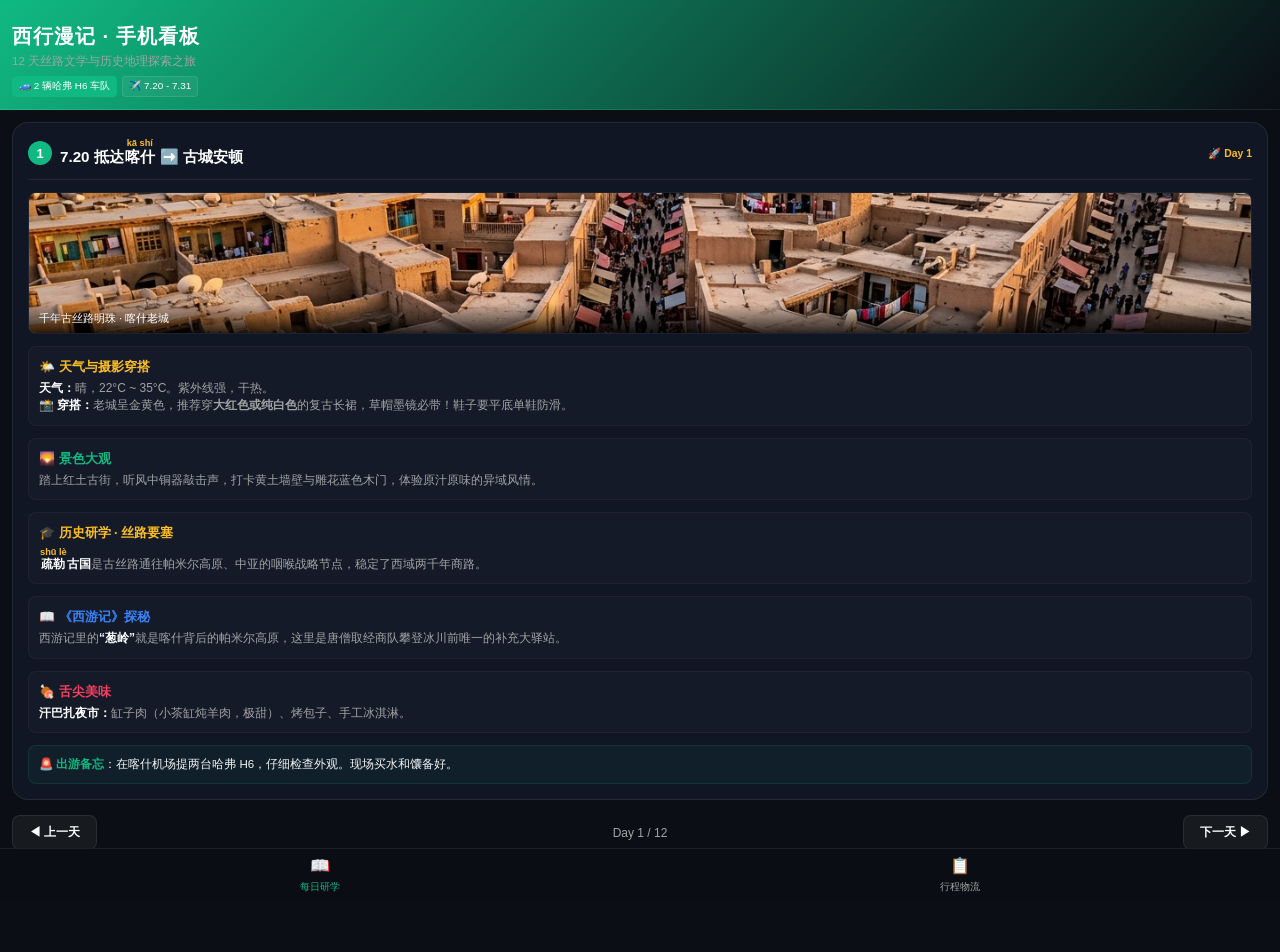
==== commit 399e61c2: "feat: integrate phonetic pinyin ruby tags for children and daily weather & fashion guides for photog" ====
--- a/mobile.html
+++ b/mobile.html
@@ -38,6 +38,22 @@
       overflow-x: hidden;
     }
 
+    /* 拼音 ruby 排版强化 */
+    ruby {
+      ruby-position: over;
+      ruby-align: center;
+      margin: 0 1px;
+      font-weight: 700;
+      color: #ffffff;
+    }
+    rt {
+      font-size: 0.58rem;
+      color: var(--secondary);
+      letter-spacing: 0px;
+      padding-bottom: 1px;
+      font-family: sans-serif;
+    }
+
     /* 顶部视觉图 */
     .hero {
       position: relative;
@@ -67,7 +83,6 @@
       margin-top: 2px;
     }
 
-    /* 车队与航线徽章 */
     .hero-badges {
       display: flex;
       gap: 5px;
@@ -89,26 +104,23 @@
       border-color: var(--primary);
     }
 
-    /* 主布局 */
     .container {
       width: 100%;
       padding: 12px;
     }
 
-    /* 故事书卡片容器 */
     .story-book {
       position: relative;
       width: 100%;
     }
 
-    /* 单日卡片 */
     .day-card {
       background: var(--panel-bg);
       border: 1px solid var(--panel-border);
       border-radius: var(--border-radius-lg);
       padding: 15px;
       margin-bottom: 15px;
-      display: none; /* 动态显示/隐藏 */
+      display: none;
     }
 
     .day-card.active {
@@ -121,7 +133,6 @@
       to { opacity: 1; transform: translateY(0); }
     }
 
-    /* 日程卡片头部 */
     .day-header {
       display: flex;
       justify-content: space-between;
@@ -162,7 +173,6 @@
       font-weight: bold;
     }
 
-    /* 图片框 */
     .day-img-box {
       width: 100%;
       border-radius: var(--border-radius-md);
@@ -190,7 +200,6 @@
       color: #fff;
     }
 
-    /* 研学知识段落 */
     .day-body {
       display: flex;
       flex-direction: column;
@@ -228,7 +237,6 @@
       color: #fff;
     }
 
-    /* 警告/买票卡 */
     .warning-card {
       background: rgba(16, 185, 129, 0.06);
       border: 1px solid rgba(16, 185, 129, 0.15);
@@ -242,7 +250,6 @@
       color: var(--primary);
     }
 
-    /* 翻页控制器 */
     .pager-controls {
       display: flex;
       justify-content: space-between;
@@ -272,7 +279,6 @@
       color: var(--text-secondary);
     }
 
-    /* 底部导航栏 */
     .bottom-nav {
       position: fixed;
       bottom: 0;
@@ -315,7 +321,7 @@
   <!-- 顶部巨幕 (Hero Section) -->
   <header class="hero">
     <div class="hero-content">
-      <h1>西行漫记 · 亲子研学</h1>
+      <h1>西行漫记 · 手机看板</h1>
       <p>12 天丝路文学与历史地理探索之旅</p>
       <div class="hero-badges">
         <span class="badge primary">🚙 2 辆哈弗 H6 车队</span>
@@ -335,7 +341,7 @@
         <div class="day-header">
           <div class="day-title-left">
             <div class="day-num">1</div>
-            <div class="day-title-text">7.20 抵达喀什 ➡️ 喀什古城</div>
+            <div class="day-title-text">7.20 抵达<ruby>喀什<rt>kā shí</rt></ruby> ➡️ 古城安顿</div>
           </div>
           <div class="day-title-right">🚀 Day 1</div>
         </div>
@@ -345,12 +351,16 @@
         </div>
         <div class="day-body">
           <div class="section-block">
+            <h5 class="section-title title-history">🌤️ 天气与摄影穿搭</h5>
+            <p class="section-desc"><strong>天气：</strong>晴，22°C ~ 35°C。紫外线强，干热。<br><strong>📸 穿搭：</strong>老城呈金黄色，推荐穿<b>大红色或纯白色</b>的复古长裙，草帽墨镜必带！鞋子要平底单鞋防滑。</p>
+          </div>
+          <div class="section-block">
             <h5 class="section-title title-scenic">🌄 景色大观</h5>
             <p class="section-desc">踏上红土古街，听风中铜器敲击声，打卡黄土墙壁与雕花蓝色木门，体验原汁原味的异域风情。</p>
           </div>
           <div class="section-block">
             <h5 class="section-title title-history">🎓 历史研学 · 丝路要塞</h5>
-            <p class="section-desc"><strong>疏勒古国</strong>是古丝绸之路通往帕米尔高原、中亚的咽喉战略节点，稳定了西域两千年商贸线。</p>
+            <p class="section-desc"><strong><ruby>疏勒<rt>shū lè</rt></ruby>古国</strong>是古丝路通往帕米尔高原、中亚的咽喉战略节点，稳定了西域两千年商路。</p>
           </div>
           <div class="section-block">
             <h5 class="section-title title-novel">📖 《西游记》探秘</h5>
@@ -358,7 +368,7 @@
           </div>
           <div class="section-block">
             <h5 class="section-title title-food">🍖 舌尖美味</h5>
-            <p class="section-desc"><strong>汗巴扎夜市：</strong>烤缸子肉（茶缸羊肉汤，极甜）、烤包子、手工冰淇淋。</p>
+            <p class="section-desc"><strong>汗巴扎夜市：</strong>缸子肉（小茶缸炖羊肉，极甜）、烤包子、手工冰淇淋。</p>
           </div>
           <div class="warning-card">
             🚨 <strong>出游备忘</strong>：在喀什机场提两台哈弗 H6，仔细检查外观。现场买水和馕备好。
@@ -371,7 +381,7 @@
         <div class="day-header">
           <div class="day-title-left">
             <div class="day-num">2</div>
-            <div class="day-title-text">7.21 喀什全天游 (东西城+茶馆)</div>
+            <div class="day-title-text">7.21 <ruby>喀什<rt>kā shí</rt></ruby>全天游 (东西城+古城)</div>
           </div>
           <div class="day-title-right">🚶 Day 2</div>
         </div>
@@ -381,8 +391,12 @@
         </div>
         <div class="day-body">
           <div class="section-block">
-            <h5 class="section-title title-scenic">🌄 景色大观</h5>
-            <p class="section-desc">打卡彩虹巷与布袋老街，午后在百年老茶馆听木吉他热瓦普琴声，傍晚登昆仑塔看古城全景落日。</p>
+            <h5 class="section-title title-history">🌤️ 天气与摄影穿搭</h5>
+            <p class="section-desc"><strong>天气：</strong>晴，23°C ~ 34°C。下午偏热。<br><strong>📸 穿搭：</strong>在茶馆和巴扎拍照，推荐穿<b>亮黄色、橙色或宝蓝色</b>的衣服，配合古街极显异域故事感！建议穿运动鞋。</p>
+          </div>
+          <div class="section-block">
+            <h5 class="section-title title-scenic">🌄 景色大观</h5>
+            <p class="section-desc">10:30观看开城仪式。闲逛西城彩虹巷，午后在百年老茶馆听琴，傍晚登昆仑塔看夜景。</p>
           </div>
           <div class="section-block">
             <h5 class="section-title title-history">🎓 历史研学 · 班超定西域</h5>
@@ -390,14 +404,14 @@
           </div>
           <div class="section-block">
             <h5 class="section-title title-novel">📖 《西游记》探秘</h5>
-            <p class="section-desc">唐僧原型<strong>玄奘大师</strong>归国时曾在疏勒（喀什）停留讲佛，大殿遗存见证了高僧的西行壮举。</p>
-          </div>
-          <div class="section-block">
-            <h5 class="section-title title-food">🍖 舌尖美味</h5>
-            <p class="section-desc">老茶馆的秘制药茶搭配薄馕，越嚼越香。</p>
-          </div>
-          <div class="warning-card">
-            🚨 <strong>购票备忘</strong>：<strong>艾提尕尔清真寺门票现场买</strong>。昆仑塔门票可现场扫码购买。
+            <p class="section-desc">唐僧原型<strong>玄奘法师</strong>归国时曾在疏勒停留讲佛，古城墙见证了高僧的西行足迹。</p>
+          </div>
+          <div class="section-block">
+            <h5 class="section-title title-food">🍖 舌尖美味</h5>
+            <p class="section-desc">老茶馆的秘制药茶搭配薄馕，听着琴声格外悠闲。</p>
+          </div>
+          <div class="warning-card">
+            🚨 <strong>购票备忘</strong>：<strong>艾提<ruby>尕<rt>gǎ</rt></ruby>尔清真寺门票现场买</strong>。昆仑塔门票可现场扫码购买。
           </div>
         </div>
       </div>
@@ -407,7 +421,7 @@
         <div class="day-header">
           <div class="day-title-left">
             <div class="day-num">3</div>
-            <div class="day-title-text">7.22 喀什 ➡️ 柯坪红沙漠 ➡️ 阿克苏</div>
+            <div class="day-title-text">7.22 喀什 ➡️ <ruby>柯坪<rt>kē píng</rt></ruby>红沙漠 ➡️ 阿克苏</div>
           </div>
           <div class="day-title-right">🚗 Day 3</div>
         </div>
@@ -417,23 +431,27 @@
         </div>
         <div class="day-body">
           <div class="section-block">
-            <h5 class="section-title title-scenic">🌄 景色大观</h5>
-            <p class="section-desc">穿越火红色的干涸赤地，柯坪红沙漠在烈日下仿佛大火燃烧，让孩子们在红沙丘上尽情滑沙。</p>
+            <h5 class="section-title title-history">🌤️ 天气与摄影穿搭</h5>
+            <p class="section-desc"><strong>天气：</strong>晴，24°C ~ 36°C。沙漠温度极高。<br><strong>📸 穿搭：</strong>在红沙漠拍照，推荐穿<b>纯白色</b>或者酷黑、军绿色机能风，对比鲜明。必带防晒帽衣，穿防沙鞋。</p>
+          </div>
+          <div class="section-block">
+            <h5 class="section-title title-scenic">🌄 景色大观</h5>
+            <p class="section-desc">驱车前往红沙漠，中国唯一的红色沙丘，租沙地车让孩子们撒欢，傍晚住阿克苏。</p>
           </div>
           <div class="section-block">
             <h5 class="section-title title-history">🎓 历史研学 · 红岩烽燧</h5>
-            <p class="section-desc">柯坪为古丝路驿站，大片的红色岩沙由地壳隆升与铁质风化形成，古代驻军在此修红砂烽燧指路。</p>
+            <p class="section-desc"><ruby>柯坪<rt>kē píng</rt></ruby>为古丝路北道驿站，砂岩因铁质风化发红，古代将士在此筑<ruby>烽燧<rt>fēng suì</rt></ruby>为商队引路。</p>
           </div>
           <div class="section-block">
             <h5 class="section-title title-novel">📖 《西游记》探秘</h5>
-            <p class="section-desc">这一片连绵红山与红沙，宛如神话里的<strong>“火焰山”</strong>，让孩子们联想孙悟空借芭蕉扇降服烈火的场面！</p>
-          </div>
-          <div class="section-block">
-            <h5 class="section-title title-food">🍖 舌尖美味</h5>
-            <p class="section-desc">宿阿克苏老街，晚上去老街夜市品尝手拉酸奶刨冰与手抓肉。</p>
-          </div>
-          <div class="warning-card">
-            🚨 <strong>购票备忘</strong>：红沙漠门票现场买。<br><strong style="color: var(--secondary);">⚠️ 极重要：今天必须订明天温宿大峡谷门票！</strong>
+            <p class="section-desc">这火红的沙海极像西游记中的<strong>“火焰山”</strong>，能让孩子瞬间想起孙悟空借芭蕉扇扇灭大火的经典故事！</p>
+          </div>
+          <div class="section-block">
+            <h5 class="section-title title-food">🍖 舌尖美味</h5>
+            <p class="section-desc">阿克苏的盐水羊肉与烤羊排十分出名，老城夜市可喝手工酸奶刨冰。</p>
+          </div>
+          <div class="warning-card">
+            🚨 <strong>购票备忘</strong>：红沙漠门票现场买。<br><strong style="color: var(--secondary);">⚠️ 极重要：今天必须在大众点评预定明天温宿大峡谷的票！</strong>
           </div>
         </div>
       </div>
@@ -453,23 +471,27 @@
         </div>
         <div class="day-body">
           <div class="section-block">
-            <h5 class="section-title title-scenic">🌄 景色大观</h5>
-            <p class="section-desc">峡谷深长，刀劈斧砍般的万仞绝壁直插云霄。河床枯枝上，是不向风沙妥协的“不死胡杨”。</p>
-          </div>
-          <div class="section-block">
-            <h5 class="section-title title-history">🎓 历史研学 · 托木尔峰地质运动</h5>
-            <p class="section-desc">峡谷位于天山最高峰托木尔峰脚下，是数亿年冰川融水和山洪剧烈切割地壳运动隆起形成的活地质教科书。</p>
+            <h5 class="section-title title-history">🌤️ 天气与摄影穿搭</h5>
+            <p class="section-desc"><strong>天气：</strong>晴，22°C ~ 34°C。紫外线烈，峡谷内风小闷热。<br><strong>📸 穿搭：</strong>红层峡谷非常宏伟，穿<b>亮红或亮橘色</b>的运动风冲锋衣极其醒目！**必须穿厚底高帮防滑运动鞋**避开碎石沙子。</p>
+          </div>
+          <div class="section-block">
+            <h5 class="section-title title-scenic">🌄 景色大观</h5>
+            <p class="section-desc">漫步温宿大峡谷，奇绝的红砂绝壁，能看“不死胡杨”。下午开到古龟兹国库车。</p>
+          </div>
+          <div class="section-block">
+            <h5 class="section-title title-history">🎓 历史研学 · 托木尔峰切割地质</h5>
+            <p class="section-desc">峡谷位于天山最高峰托木尔峰下，是由地壳隆升、山洪冰川侵蚀形成的鬼斧神工地学展馆。</p>
           </div>
           <div class="section-block">
             <h5 class="section-title title-novel">📖 《西游记》探秘</h5>
-            <p class="section-desc">顽强生长的胡杨，生一千年不死、死一千年不倒、倒一千年不朽，像极了西游记里桀骜反抗、历经磨难仍誓死保师的孙悟空！</p>
-          </div>
-          <div class="section-block">
-            <h5 class="section-title title-food">🍖 舌尖美味</h5>
-            <p class="section-desc">中午在温宿峡谷内需要吃自带的面包、牛肉干和水果（库车的小白杏爽口甘甜）。</p>
-          </div>
-          <div class="warning-card">
-            🚨 <strong>安全备忘</strong>：峡谷内常有乱石，<strong>两台哈弗 H6 停景区，坐景区越野区间车进入！</strong><br><strong style="color: var(--secondary);">⚠️ 今日必须预定库车王府票！</strong>
+            <p class="section-desc">坚韧的胡杨木“千年不死不倒不朽”，像极了西游记里斩妖除魔、历尽千难万险从不言弃的孙大圣！</p>
+          </div>
+          <div class="section-block">
+            <h5 class="section-title title-food">🍖 舌尖美味</h5>
+            <p class="section-desc">中午谷底无餐馆，需在 H6 后备箱备足烤馕、水果和牛肉干路餐。</p>
+          </div>
+          <div class="warning-card">
+            🚨 <strong>自驾安全</strong>：峡谷内路况极差，<strong>哈弗 H6 停景区，全员做四驱区间车进去！</strong><br><strong style="color: var(--secondary);">⚠️ 今日在大众点评买库车王府门票！</strong>
           </div>
         </div>
       </div>
@@ -479,33 +501,37 @@
         <div class="day-header">
           <div class="day-title-left">
             <div class="day-num">5</div>
-            <div class="day-title-text">7.24 库车古城人文 (王府+热斯坦街)</div>
+            <div class="day-title-text">7.24 库车老街慢游 (王府+热斯坦)</div>
           </div>
           <div class="day-title-right">🚶 Day 5</div>
         </div>
         <div class="day-img-box">
           <img src="images/yining.jpg" alt="热斯坦老街">
-          <div class="day-img-caption">彩色雕花小巷与古龟兹国古寺</div>
-        </div>
-        <div class="day-body">
-          <div class="section-block">
-            <h5 class="section-title title-scenic">🌄 景色大观</h5>
-            <p class="section-desc">漫游色彩斑斓的彩色小巷，手艺人敲打黄铜盘子，午后暖风里满是无花果的甜香。</p>
-          </div>
-          <div class="section-block">
-            <h5 class="section-title title-history">🎓 历史研学 · 丝路第一烽与都护府</h5>
-            <p class="section-desc">古称“龟兹（qiū cí）”，西域大国，曾是汉唐安西都护府重地。烽燧与王府见证了多民族守边大一统的历史。</p>
+          <div class="day-img-caption">雕花老窗格与历史名城老街</div>
+        </div>
+        <div class="day-body">
+          <div class="section-block">
+            <h5 class="section-title title-history">🌤️ 天气与摄影穿搭</h5>
+            <p class="section-desc"><strong>天气：</strong>晴转多云，22°C ~ 33°C。傍晚天气舒爽。<br><strong>📸 穿搭：</strong>老街大门多有蓝色与孔雀绿色，推荐穿<b>姜黄色或纯白色</b>民族长裙，非常有复古故事感。</p>
+          </div>
+          <div class="section-block">
+            <h5 class="section-title title-scenic">🌄 景色大观</h5>
+            <p class="section-desc">不赶路的一天。带娃看库车王府，下午去热斯坦老街买现烤的库车大馕和烤包子。</p>
+          </div>
+          <div class="section-block">
+            <h5 class="section-title title-history">🎓 历史研学 · 都护府与丝路第一烽</h5>
+            <p class="section-desc">古称“<ruby>龟兹<rt>qiū cí</rt></ruby>”，汉唐丝路大国。烽燧遗存与王府城墙昭示了我国汉代保卫丝路大门的历史。</p>
           </div>
           <div class="section-block">
             <h5 class="section-title title-novel">📖 《西游记》探秘 · 真正的女儿国</h5>
-            <p class="section-desc">古城外的“苏巴什佛寺遗址”正是西游记中<strong>“西梁女国”（女儿国）</strong>的原型！门前的库车河就是传说中的<strong>“子母河”</strong>。</p>
-          </div>
-          <div class="section-block">
-            <h5 class="section-title title-food">🍖 舌尖美味</h5>
-            <p class="section-desc">热斯坦老街上烤制比脸还大的“车轮大馕”，金黄焦脆，孩子们超级爱吃！</p>
-          </div>
-          <div class="warning-card">
-            🚨 <strong>抢票备忘</strong>：<strong style="color: var(--secondary);">⚠️ 今日必须抢明天克孜利亚胜景与巴音布鲁克景区的门票！</strong>
+            <p class="section-desc">苏巴什佛寺遗址就是西游记中<strong>“女儿国”</strong>的原型，门前的库车河就是传说中的<strong>“子母河”</strong>。</p>
+          </div>
+          <div class="section-block">
+            <h5 class="section-title title-food">🍖 舌尖美味</h5>
+            <p class="section-desc">热斯坦老街现烤的“车轮大馕”，金黄酥香；午餐去吃药膳烤包子。</p>
+          </div>
+          <div class="warning-card">
+            🚨 <strong>购票提醒</strong>：<strong style="color: var(--secondary);">⚠️ 今日必须在大众点评抢明日克孜利亚与巴音布鲁克的票！</strong>
           </div>
         </div>
       </div>
@@ -525,23 +551,27 @@
         </div>
         <div class="day-body">
           <div class="section-block">
-            <h5 class="section-title title-scenic">🌄 景色大观</h5>
-            <p class="section-desc">翻越险峻的独库南段，打卡高山翡翠龙池，傍晚在草原看开都河在夕阳下化作九道碎金长河。</p>
-          </div>
-          <div class="section-block">
-            <h5 class="section-title title-history">🎓 历史研学 · 土尔扈特部万里东归</h5>
-            <p class="section-desc">蒙古族土尔扈特部首领<strong>渥巴锡</strong>，率17万人横跨万里重返祖国怀抱，是一场铁骨铮铮的爱国壮举！巴音布鲁克就是当年安置的爱国牧场。</p>
+            <h5 class="section-title title-history">🌤️ 天气与摄影穿搭</h5>
+            <p class="section-desc"><strong>天气：</strong>山区多云偏冷，日落山顶气温 8°C ~ 18°C。风力强。<br><strong>📸 穿搭：</strong>大落差高海拔行程，<b>必须洋葱穿衣</b>。傍晚风大，必须穿<b>加绒冲锋衣或薄羽绒</b>，戴红色大披肩既保暖又上镜！</p>
+          </div>
+          <div class="section-block">
+            <h5 class="section-title title-scenic">🌄 景色大观</h5>
+            <p class="section-desc">翻越险峻美丽的独库公路南段。下午抵达巴音布鲁克看“九阳连珠”日落。晚上住巴音布鲁克。</p>
+          </div>
+          <div class="section-block">
+            <h5 class="section-title title-history">🎓 历史研学 · 土尔扈特万里东归</h5>
+            <p class="section-desc">首领<ruby>渥<rt>wò</rt></ruby>巴锡率领17万蒙古族人冲破阻碍万里东归重返祖国，是一段伟大的爱国史诗。</p>
           </div>
           <div class="section-block">
             <h5 class="section-title title-novel">📖 《西游记》探秘 · 通天河原型</h5>
-            <p class="section-desc">孕育这片大草原的母亲河开都河，正是西游记中<strong>“通天河”</strong>的地理原型！这里也是老鼋驼经书的地方。</p>
-          </div>
-          <div class="section-block">
-            <h5 class="section-title title-food">🍖 舌尖美味</h5>
-            <p class="section-desc"><strong>黑头羊：</strong>巴音特色羊肉，高蛋白无膻味，寒冷夜晚里来一碗热羊肉汤极爽。</p>
-          </div>
-          <div class="warning-card">
-            🚨 <strong>防寒备忘</strong>：巴音日落约在21点，<strong>极冷（常在10度以下）</strong>！各家在 H6 车上必须给大人和孩子拿好羽绒服或防风衣！
+            <p class="section-desc">静流草原的开都河就是西游记中浩荡的<strong>“通天河”</strong>，孩子们看那九曲十八弯就能联想到西游传说。</p>
+          </div>
+          <div class="section-block">
+            <h5 class="section-title title-food">🍖 舌尖美味</h5>
+            <p class="section-desc"><strong>黑头羊：</strong>巴音特产，极嫩无膻味，在天山寒冷夜晚吃一锅黑头羊肉汤极其滋补。</p>
+          </div>
+          <div class="warning-card">
+            🚨 <strong>保暖备忘</strong>：巴音日落很冷，<strong>两台 H6 后备箱随时备足厚外套和秋裤！</strong>
           </div>
         </div>
       </div>
@@ -561,23 +591,27 @@
         </div>
         <div class="day-body">
           <div class="section-block">
-            <h5 class="section-title title-scenic">🌄 景色大观</h5>
-            <p class="section-desc">漫步雪山环绕的绿色空中草原，孩子们在开满小黄花的坡地上策马扬鞭，听哈萨克牧民吹风琴。</p>
-          </div>
-          <div class="section-block">
-            <h5 class="section-title title-history">🎓 历史研学 · 解忧公主与民族大融合</h5>
-            <p class="section-desc">此地古属乌孙国，西汉<strong>解忧公主</strong>在此和亲生活半世纪，发展经济，联合抗匈奴，在祖国边疆书写了爱国和平画卷。</p>
+            <h5 class="section-title title-history">🌤️ 天气与摄影穿搭</h5>
+            <p class="section-desc"><strong>天气：</strong>多云间晴，山顶气温 12°C ~ 24°C。山地阵雨多。<br><strong>📸 穿搭：</strong>空中绿草如茵，推荐穿<b>白色波西米亚蕾丝长裙</b>，或<b>牛仔衣配棕色马靴牛仔帽</b>，非常潇洒出片！</p>
+          </div>
+          <div class="section-block">
+            <h5 class="section-title title-scenic">🌄 景色大观</h5>
+            <p class="section-desc">草原深处骑马奔驰（有专人牵引，极其安全），带小孩漫步云端野花丛，拍雪山草甸大片。</p>
+          </div>
+          <div class="section-block">
+            <h5 class="section-title title-history">🎓 历史研学 · 解忧公主和亲乌孙</h5>
+            <p class="section-desc">汉代<strong>解忧公主</strong>远嫁乌孙（伊犁一带），在此生活半世纪，稳固西汉同盟防卫边关，立下卓越外交战略功绩。</p>
           </div>
           <div class="section-block">
             <h5 class="section-title title-novel">📖 《西游记》探秘</h5>
-            <p class="section-desc">仙境般的空中草甸与皑皑白雪、白云缭绕，便是孩子们在西游记故事中所读到西王母的“天山瑶池”。</p>
-          </div>
-          <div class="section-block">
-            <h5 class="section-title title-food">🍖 舌尖美味</h5>
-            <p class="section-desc">哈萨克炸果子包尔萨克搭配热腾腾的咸奶茶，充满游牧烟火气。</p>
-          </div>
-          <div class="warning-card">
-            🚨 <strong>乘车备忘</strong>：那拉提草原区间车票容易抢光，<strong>建议提前7天预购区间车套票！</strong>
+            <p class="section-desc">这里高山草甸百花盛开、白云缥缈包围雪山，正是西游神话里西王母设宴的“天山瑶池”。</p>
+          </div>
+          <div class="section-block">
+            <h5 class="section-title title-food">🍖 舌尖美味</h5>
+            <p class="section-desc">品尝哈萨克油炸果子包尔萨克，配香浓的热咸奶茶，暖胃可口。</p>
+          </div>
+          <div class="warning-card">
+            🚨 <strong>订票备忘</strong>：那拉提门票非常抢手，<strong>建议提前7天预订好空中草原大巴车套票</strong>。
           </div>
         </div>
       </div>
@@ -597,23 +631,27 @@
         </div>
         <div class="day-body">
           <div class="section-block">
+            <h5 class="section-title title-history">🌤️ 天气与摄影穿搭</h5>
+            <p class="section-desc"><strong>天气：</strong>多云局部阵雨，10°C ~ 22°C。气温略冷。<br><strong>📸 穿搭：</strong>昭苏玉湖呈亮绿色，穿<b>红色、明黄色或宝蓝色</b>的防风外衣上镜效果极好。湿地走动要穿<b>防水底运动鞋/马靴</b>。</p>
+          </div>
+          <div class="section-block">
             <h5 class="section-title title-scenic">🌄 景色大观</h5>
             <p class="section-desc">看近百匹天马踏进激流、水花喧天的壮阔场景！而深藏天山褶皱中的玉湖，犹如一块碧透的翡翠。</p>
           </div>
           <div class="section-block">
-            <h5 class="section-title title-history">🎓 历史研学 · 汉武帝与西极天马</h5>
-            <p class="section-desc">汉武帝曾作《天马歌》赞美昭苏良马，为建设大汉骑兵部队保家卫国，西极天马发挥了重要的军事长城作用。</p>
+            <h5 class="section-title title-history">🎓 历史研学 · 汉武帝西极天马</h5>
+            <p class="section-desc">西汉引进天马以改良军马，汉武帝曾作《天马歌》。良马自古是守卫边关建设国防长城的核心力量。</p>
           </div>
           <div class="section-block">
             <h5 class="section-title title-novel">📖 《西游记》探秘 · 弼马温放马</h5>
-            <p class="section-desc">孙悟空当过“弼马温”，管理十万天马。孩子们在昭苏看到万马奔腾下水，宛如孙悟空放御马下界洗澡一般！</p>
-          </div>
-          <div class="section-block">
-            <h5 class="section-title title-food">🍖 舌尖美味</h5>
-            <p class="section-desc">昭苏的高山土豆极为粉糯，吃特色土豆炖大块羊肉非常适合孩子的胃口。</p>
-          </div>
-          <div class="warning-card">
-            🚨 <strong>购票备忘</strong>：提前关注天马浴河下午表演时间，在微信公众号提前购票入园。
+            <p class="section-desc">孙悟空被封为“避马温”管理御马。孩子们看到万马在河里冲浪奔腾，就像大圣把御马放进人间河里洗澡一般！</p>
+          </div>
+          <div class="section-block">
+            <h5 class="section-title title-food">🍖 舌尖美味</h5>
+            <p class="section-desc">吃昭苏当地著名的砂锅焖粉土豆和高山羊肉，土豆粉甜，孩子极喜欢。</p>
+          </div>
+          <div class="warning-card">
+            🚨 <strong>演出备忘</strong>：提前关注天马浴河演出时间，提前购票，下午光影好最适合拍照。
           </div>
         </div>
       </div>
@@ -629,27 +667,31 @@
         </div>
         <div class="day-img-box">
           <img src="images/yining.jpg" alt="伊宁六星街">
-          <div class="day-img-caption">伊宁彩色喀赞其小镇与六星街</div>
-        </div>
-        <div class="day-body">
+          <div class="day-img-caption">伊宁蓝色喀赞其小镇与六星街</div>
+        </div>
+        <div class="day-body">
+          <div class="section-block">
+            <h5 class="section-title title-history">🌤️ 天气与摄影穿搭</h5>
+            <p class="section-desc"><strong>天气：</strong>晴，18°C ~ 30°C。气候暖和，光照足。<br><strong>📸 穿搭：</strong>街区满布孔雀蓝色和黄色墙面，极推穿<b>白色花裙、天空蓝裙子或明黄衣服</b>，搭配草帽拍照极上镜，有蓝色童话感。</p>
+          </div>
           <div class="section-block">
             <h5 class="section-title title-scenic">🌄 景色大观</h5>
             <p class="section-desc">跨越险峻的伊昭公路，抵达蓝色的伊宁童话镇。让孩子们坐马车，品尝六星街著名的冰淇淋。</p>
           </div>
           <div class="section-block">
-            <h5 class="section-title title-history">🎓 历史研学 · 林则徐与惠宁水渠</h5>
-            <p class="section-desc">民族英雄<strong>林则徐</strong>被贬伊犁，但他脚踏实地挖筑100里“惠宁渠”造福难民百姓，展现了不屈的实干报国精神。</p>
+            <h5 class="section-title title-history">🎓 历史研学 · 林则徐与惠宁渠</h5>
+            <p class="section-desc">民族英雄<strong>林则徐</strong>被贬伊犁期内，带头挖修100多公里“惠宁渠”灌溉大片荒田造福百姓，诠释了爱国实干精神。</p>
           </div>
           <div class="section-block">
             <h5 class="section-title title-novel">📖 《西游记》探秘</h5>
-            <p class="section-desc">西游记里的西域城邦，正如六星街和喀赞其一般，有着别致的彩色拱门、铺满葡萄藤的彩色院落。</p>
-          </div>
-          <div class="section-block">
-            <h5 class="section-title title-food">🍖 舌尖美味</h5>
-            <p class="section-desc"><strong>古兰丹姆冰淇淋：</strong>纯手工奶香冰淇淋撒满巴旦木坚果碎，孩子们无法抗拒！</p>
-          </div>
-          <div class="warning-card">
-            🚨 <strong>自驾备忘</strong>：伊昭公路山险弯大，<strong>严格限行7座以上车辆</strong>。我们的两台 5 座哈弗 H6 安全畅行！
+            <p class="section-desc">西游记里的西域城邦，正如这里一般，拥有各色精美的雕花小拱门与铺着葡萄藤的静谧木榻。</p>
+          </div>
+          <div class="section-block">
+            <h5 class="section-title title-food">🍖 舌尖美味</h5>
+            <p class="section-desc"><strong>古兰丹姆冰淇淋：</strong>纯手工奶香冰淇淋洒满巴旦木坚果碎，孩子们无法抗拒！</p>
+          </div>
+          <div class="warning-card">
+            🚨 <strong>行车备忘</strong>：伊昭公路山险弯多，**严格限行7座以上车辆**。我们两台5座哈弗 H6 畅行无阻。
           </div>
         </div>
       </div>
@@ -669,20 +711,24 @@
         </div>
         <div class="day-body">
           <div class="section-block">
-            <h5 class="section-title title-scenic">🌄 景色大观</h5>
-            <p class="section-desc">赛里木湖清澈幽蓝，白天鹅在湖水里悠闲浮水。果子沟大桥钢索穿行在深山峡谷中，极度壮观。</p>
-          </div>
-          <div class="section-block">
-            <h5 class="section-title title-history">🎓 历史研学 · 大西洋的最后一滴眼泪</h5>
-            <p class="section-desc">大西洋的水汽长途跋涉到此被高大的天山山脉拦截，抬升降雨凝结而成的高山咸水湖，是奇妙的地理现象。</p>
+            <h5 class="section-title title-history">🌤️ 天气与摄影穿搭</h5>
+            <p class="section-desc"><strong>天气：</strong>多云转晴，湖面风强温低，10°C ~ 20°C。<br><strong>📸 穿搭：</strong>赛湖水极蓝，穿<b>大红、纯白或黄色长裙</b>上镜效果极其震撼！必须随车带<b>防风外套/加绒冲锋衣</b>防寒。</p>
+          </div>
+          <div class="section-block">
+            <h5 class="section-title title-scenic">🌄 景色大观</h5>
+            <p class="section-desc">游览大西洋最后一滴眼泪。7月湖畔野花盛开，下午寻找白天鹅，当晚出北门住精河县。</p>
+          </div>
+          <div class="section-block">
+            <h5 class="section-title title-history">🎓 历史研学 · 大西洋的最后一滴泪</h5>
+            <p class="section-desc">大西洋暖湿水汽受庞大天山阻挡，被迫抬升降水汇聚成的高山盆地微咸湖，是独特的地理生态现象。</p>
           </div>
           <div class="section-block">
             <h5 class="section-title title-novel">📖 《西游记》探秘</h5>
-            <p class="section-desc">这里纯净无瑕的镜面般圣湖，就像古籍故事里藏有仙子龙王的高山碧水仙水潭，充满灵气。</p>
-          </div>
-          <div class="section-block">
-            <h5 class="section-title title-food">🍖 舌尖美味</h5>
-            <p class="section-desc">在精河县，品尝当地的枸杞养生清汤羊肉和精河豆腐，鲜美可口。</p>
+            <p class="section-desc">这里湛蓝无瑕的镜面般圣湖，就像古籍故事里藏有仙子龙王的高山碧水仙水潭，充满灵气。</p>
+          </div>
+          <div class="section-block">
+            <h5 class="section-title title-food">🍖 舌尖美味</h5>
+            <p class="section-desc">精河以八宝豆腐和枸杞菜出名，晚饭可尝尝当地的特色枸杞清炖羊肉。</p>
           </div>
           <div class="warning-card">
             🚨 <strong>自驾备忘</strong>：我们两台哈弗 H6 走**北门临时入口**开入景区环湖。果子沟大桥绝对不允许在桥面上停车！
@@ -705,6 +751,10 @@
         </div>
         <div class="day-body">
           <div class="section-block">
+            <h5 class="section-title title-history">🌤️ 天气与摄影穿搭</h5>
+            <p class="section-desc"><strong>天气：</strong>多云转晴，山口风力达 5-6级，气温 15°C ~ 32°C。<br><strong>📸 穿搭：</strong>跑长途以舒适为主，穿<b>T恤搭长运动裤配跑鞋</b>。峡谷旁风极狂野，可外搭一件<b>黄色防风衣/连帽衫</b>拍照。</p>
+          </div>
+          <div class="section-block">
             <h5 class="section-title title-scenic">🌄 景色大观</h5>
             <p class="section-desc">挑战安集海大峡谷的惊世天堑切割，行车走在S101七彩斑斓的褶皱彩虹丹霞之中，宛如仙境。</p>
           </div>
@@ -714,7 +764,7 @@
           </div>
           <div class="section-block">
             <h5 class="section-title title-novel">📖 《西游记》探秘</h5>
-            <p class="section-desc">百里丹霞与大天堑怪石嶙峋，红黄黄层理如烧融的大地，非常神似小说里神仙或洞府斗法时大地的模样。</p>
+            <p class="section-desc">百里丹霞与大天堑怪石林立，红黄黄层理如烧融的大地，非常神似小说里神仙或洞府斗法时大地的模样。</p>
           </div>
           <div class="section-block">
             <h5 class="section-title title-food">🍖 舌尖美味</h5>
@@ -731,7 +781,7 @@
         <div class="day-header">
           <div class="day-title-left">
             <div class="day-num">12</div>
-            <div class="day-title-text">7.31 乌鲁木齐市区游 ➡️ 21:00 直飞回渝</div>
+            <div class="day-title-text">7.31 乌鲁木齐游 ➡️ 21:00 直飞回渝</div>
           </div>
           <div class="day-title-right">✈️ Day 12</div>
         </div>
@@ -741,23 +791,27 @@
         </div>
         <div class="day-body">
           <div class="section-block">
+            <h5 class="section-title title-history">🌤️ 天气与摄影穿搭</h5>
+            <p class="section-desc"><strong>天气：</strong>晴，18°C ~ 32°C。干热。<br><strong>📸 穿搭：</strong>以乘机长途舒适度为主，穿<b>舒服便服搭薄外套开衫</b>，平底鞋为宜。拍照可选红山公园远眺背景雪山。</p>
+          </div>
+          <div class="section-block">
             <h5 class="section-title title-scenic">🌄 景色大观</h5>
             <p class="section-desc">漫步红山公园，远眺云端博格达雪峰，或者在新疆博物馆打卡丝绸之路的珍宝文物展。</p>
           </div>
           <div class="section-block">
             <h5 class="section-title title-history">🎓 历史研学 · 陆上丝绸之路新心脏</h5>
-            <p class="section-desc">从古疏勒到现代的亚欧大绿洲枢纽，乌鲁木齐是一带一路建设的核心心脏，是中欧货运班列的陆地港口。</p>
+            <p class="section-desc">疏勒到如今的亚欧枢纽，乌鲁木齐是一带一路的核心区，是中欧货列最大的内陆枢纽。</p>
           </div>
           <div class="section-block">
             <h5 class="section-title title-novel">📖 《西游记》探秘 · 取得真经</h5>
             <p class="section-desc">西游记结尾，师徒取真经重返长安；我们车队12天研学同样大吉大利顺利收官，带着历史地理的宝贵知识“真经”开心回重庆！</p>
           </div>
           <div class="section-block">
-            <h5 class="section-title title-food">🍖 送风特产</h5>
-            <p class="section-desc">在乌市采购正宗吐鲁番葡萄干、库车杏包仁作为手信送给亲人朋友。</p>
-          </div>
-          <div class="warning-card">
-            🚨 <strong>归航备忘</strong>：下午18:00前往乌市机场门店归还两台哈弗 H6（加满油！），21:00起飞返渝。
+            <h5 class="section-title title-food">🍖 舌尖美味</h5>
+            <p class="section-desc">在乌市大巴扎采购吐鲁番葡萄干、库车小白杏干带回重庆作为伴手礼。</p>
+          </div>
+          <div class="warning-card">
+            🚨 <strong>归航备忘</strong>：下午18:00在乌市机场归还哈弗 H6（加满油），21:00搭乘航班返渝。
           </div>
         </div>
       </div>
@@ -790,7 +844,6 @@
     let currentSlide = 1;
     const totalSlides = 12;
 
-    // 显示指定天数
     function displaySlide(slideId) {
       document.querySelectorAll('.day-card').forEach((card, idx) => {
         if (idx === (slideId - 1)) {
@@ -807,7 +860,7 @@
       if (currentSlide < totalSlides) {
         displaySlide(currentSlide + 1);
       } else {
-        displaySlide(1); // 循环回到D1
+        displaySlide(1); 
       }
     }
 
@@ -815,11 +868,10 @@
       if (currentSlide > 1) {
         displaySlide(currentSlide - 1);
       } else {
-        displaySlide(totalSlides); // 循环去D12
+        displaySlide(totalSlides); 
       }
     }
 
-    // 底部导航栏点击逻辑
     function showNavPage(type, element) {
       document.querySelectorAll('.bottom-nav .nav-item').forEach(item => {
         item.classList.remove('active');
@@ -827,11 +879,9 @@
       element.classList.add('active');
       
       if (type === 1) {
-        // 展示每日研学
         displaySlide(currentSlide);
         document.querySelector('.pager-controls').style.display = 'flex';
       } else {
-        // 展示行程物流，这里把所有天数折叠展开，方便看总览
         document.querySelectorAll('.day-card').forEach(card => {
           card.classList.add('active');
         });
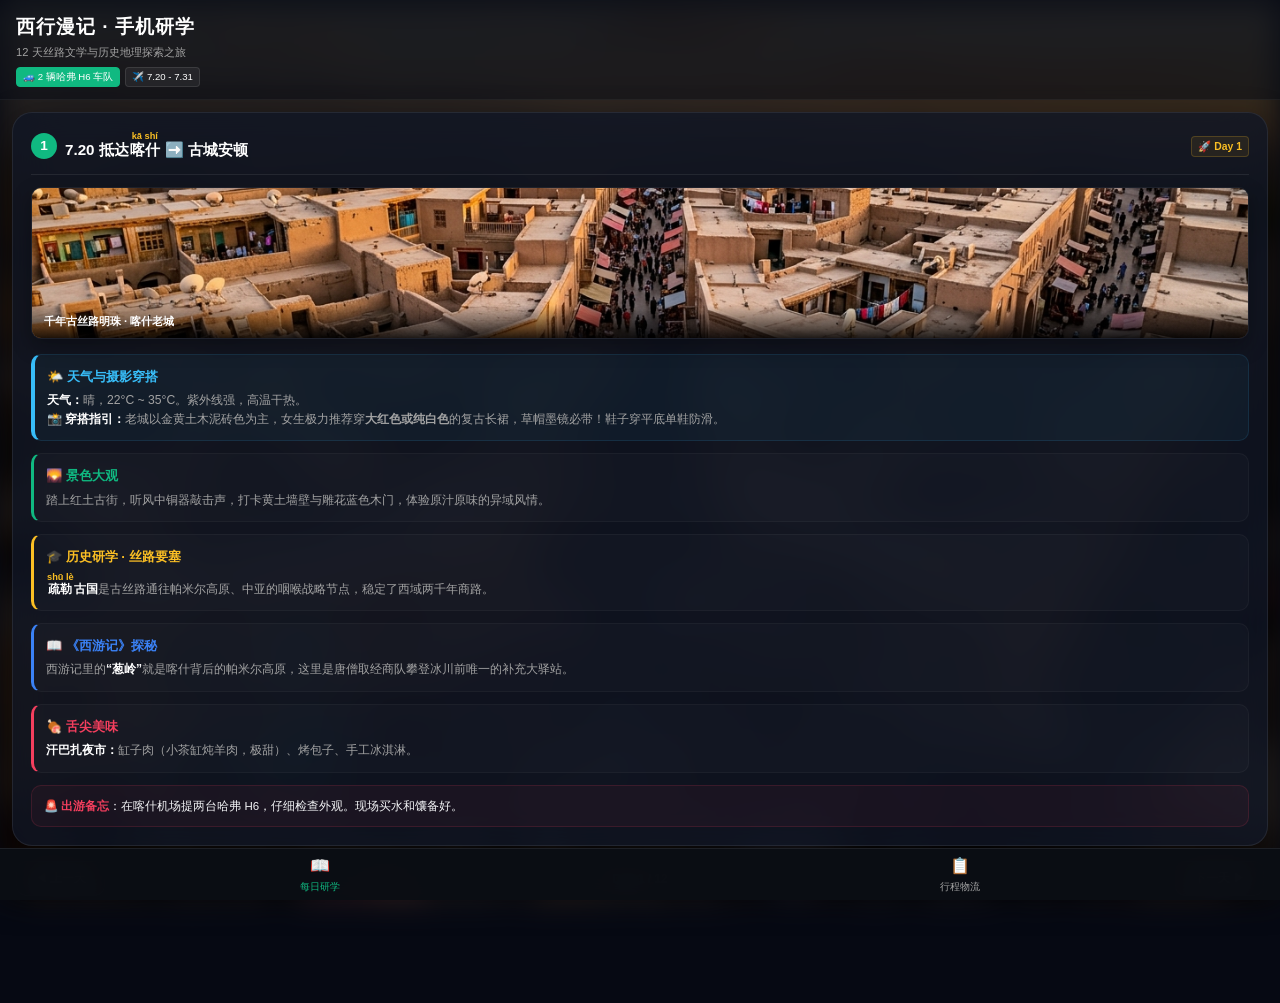
==== commit 3d3b7f70: "design: enhance mobile view with dynamic blurred background and styled border section blocks" ====
--- a/mobile.html
+++ b/mobile.html
@@ -3,15 +3,15 @@
 <head>
   <meta charset="UTF-8">
   <meta name="viewport" content="width=device-width, initial-scale=1.0, maximum-scale=1.0, user-scalable=no">
-  <title>西行漫记 · 手机自驾研学看板</title>
+  <title>西行漫记 · 手机自驾研学看板 2.0</title>
   <meta name="description" content="10人新疆自驾亲子研学手机端便携看板">
   <style>
     /* ==========================================================================
-       自包含样式：支持手机、钉钉、微信、本地双击直开，零外部依赖，完美秒开
+       自包含样式：支持手机、钉钉、微信、本地双击直开，零外部依赖，极具设计美感
        ========================================================================== */
     :root {
-      --bg-color: #0b0e14;
-      --panel-bg: rgba(18, 24, 38, 0.95);
+      --bg-color: #060913;
+      --panel-bg: rgba(15, 22, 38, 0.75);
       --card-bg: rgba(255, 255, 255, 0.03);
       --panel-border: rgba(255, 255, 255, 0.08);
       --text-primary: #f3f4f6;
@@ -19,8 +19,8 @@
       --primary: #10b981;        /* 草原松石绿 */
       --secondary: #fbbf24;      /* 西域金沙黄 */
       --accent: #3b82f6;         /* 赛里木湖蓝 */
-      --border-radius-lg: 16px;
-      --border-radius-md: 8px;
+      --border-radius-lg: 20px;
+      --border-radius-md: 10px;
     }
 
     * {
@@ -34,8 +34,9 @@
       background-color: var(--bg-color);
       color: var(--text-primary);
       line-height: 1.5;
-      padding-bottom: 70px; /* 留出底部App导航栏空间 */
+      padding-bottom: 75px; /* 留出底部App导航栏空间 */
       overflow-x: hidden;
+      min-height: 100vh;
     }
 
     /* 拼音 ruby 排版强化 */
@@ -54,16 +55,32 @@
       font-family: sans-serif;
     }
 
-    /* 顶部视觉图 */
+    /* 全屏模糊动态背景 */
+    .mobile-bg {
+      position: fixed;
+      top: 0;
+      left: 0;
+      width: 100%;
+      height: 100%;
+      background-size: cover;
+      background-position: center;
+      filter: brightness(0.2) blur(15px);
+      -webkit-filter: brightness(0.2) blur(15px);
+      z-index: -1;
+      transition: background-image 0.5s ease-in-out;
+    }
+
+    /* 顶部精美小栏 */
     .hero {
       position: relative;
-      height: 110px;
+      height: 100px;
       width: 100%;
-      background: linear-gradient(135deg, #10b981 0%, #0b0e14 100%);
       display: flex;
       align-items: flex-end;
-      padding: 12px;
+      padding: 12px 16px;
       border-bottom: 1px solid rgba(255, 255, 255, 0.05);
+      background: rgba(8, 12, 22, 0.5);
+      backdrop-filter: blur(5px);
     }
 
     .hero-content {
@@ -71,14 +88,14 @@
     }
 
     .hero h1 {
-      font-size: 1.25rem;
+      font-size: 1.2rem;
       font-weight: 800;
       color: #ffffff;
       letter-spacing: 1px;
     }
 
     .hero p {
-      font-size: 0.72rem;
+      font-size: 0.7rem;
       color: var(--text-secondary);
       margin-top: 2px;
     }
@@ -92,7 +109,7 @@
     .badge {
       display: inline-block;
       padding: 2px 6px;
-      font-size: 0.62rem;
+      font-size: 0.6rem;
       border-radius: 4px;
       background: rgba(255, 255, 255, 0.06);
       border: 1px solid rgba(255, 255, 255, 0.1);
@@ -104,41 +121,42 @@
       border-color: var(--primary);
     }
 
+    /* 主容器 */
     .container {
       width: 100%;
       padding: 12px;
     }
 
-    .story-book {
-      position: relative;
-      width: 100%;
-    }
-
+    /* 故事书卡片 */
     .day-card {
       background: var(--panel-bg);
       border: 1px solid var(--panel-border);
       border-radius: var(--border-radius-lg);
-      padding: 15px;
+      padding: 18px;
       margin-bottom: 15px;
       display: none;
+      backdrop-filter: blur(20px);
+      -webkit-backdrop-filter: blur(20px);
+      box-shadow: 0 15px 35px rgba(0, 0, 0, 0.5);
     }
 
     .day-card.active {
       display: block;
-      animation: fadeIn 0.4s ease-out;
-    }
-
-    @keyframes fadeIn {
-      from { opacity: 0; transform: translateY(8px); }
+      animation: slideIn 0.35s cubic-bezier(0.25, 1, 0.5, 1);
+    }
+
+    @keyframes slideIn {
+      from { opacity: 0; transform: translateY(12px); }
       to { opacity: 1; transform: translateY(0); }
     }
 
+    /* 卡片头部 */
     .day-header {
       display: flex;
       justify-content: space-between;
       align-items: center;
       border-bottom: 1px solid rgba(255, 255, 255, 0.08);
-      padding-bottom: 10px;
+      padding-bottom: 12px;
       margin-bottom: 12px;
     }
 
@@ -151,14 +169,15 @@
     .day-num {
       background: var(--primary);
       color: #fff;
-      font-size: 0.8rem;
-      font-weight: 800;
-      width: 24px;
-      height: 24px;
+      font-size: 0.85rem;
+      font-weight: 900;
+      width: 26px;
+      height: 26px;
       border-radius: 50%;
       display: flex;
       align-items: center;
       justify-content: center;
+      box-shadow: 0 0 10px var(--primary-glow);
     }
 
     .day-title-text {
@@ -171,20 +190,26 @@
       font-size: 0.65rem;
       color: var(--secondary);
       font-weight: bold;
-    }
-
+      background: rgba(251, 191, 36, 0.08);
+      padding: 2px 6px;
+      border-radius: 4px;
+      border: 1px solid rgba(251, 191, 36, 0.2);
+    }
+
+    /* 图片展示区 */
     .day-img-box {
       width: 100%;
       border-radius: var(--border-radius-md);
       overflow: hidden;
-      margin-bottom: 12px;
+      margin-bottom: 15px;
       border: 1px solid rgba(255, 255, 255, 0.05);
       position: relative;
+      box-shadow: 0 8px 20px rgba(0, 0, 0, 0.3);
     }
 
     .day-img-box img {
       width: 100%;
-      height: 140px;
+      height: 150px;
       object-fit: cover;
       display: block;
     }
@@ -194,12 +219,14 @@
       bottom: 0;
       left: 0;
       width: 100%;
-      background: linear-gradient(transparent, rgba(0,0,0,0.8));
-      padding: 6px 10px;
-      font-size: 0.68rem;
+      background: linear-gradient(transparent, rgba(0,0,0,0.85));
+      padding: 8px 12px;
+      font-size: 0.7rem;
       color: #fff;
-    }
-
+      font-weight: bold;
+    }
+
+    /* 研学版面段落 */
     .day-body {
       display: flex;
       flex-direction: column;
@@ -209,64 +236,83 @@
     .section-block {
       background: rgba(255, 255, 255, 0.02);
       border: 1px solid rgba(255, 255, 255, 0.04);
-      padding: 10px;
+      padding: 12px;
       border-radius: var(--border-radius-md);
-    }
+      border-left: 3px solid var(--primary);
+    }
+
+    .section-block.block-weather {
+      background: rgba(56, 189, 248, 0.05);
+      border: 1px solid rgba(56, 189, 248, 0.12);
+      border-left: 4px solid #38bdf8;
+    }
+
+    .section-block.block-scenic { border-left-color: var(--primary); }
+    .section-block.block-history { border-left-color: var(--secondary); }
+    .section-block.block-novel { border-left-color: var(--accent); }
+    .section-block.block-food { border-left-color: #f43f5e; }
 
     .section-title {
-      font-size: 0.8rem;
-      font-weight: bold;
-      margin-bottom: 4px;
+      font-size: 0.82rem;
+      font-weight: 800;
+      margin-bottom: 5px;
       display: flex;
       align-items: center;
       gap: 6px;
     }
 
+    .title-weather { color: #38bdf8; }
     .title-scenic { color: var(--primary); }
     .title-history { color: var(--secondary); }
     .title-novel { color: var(--accent); }
     .title-food { color: #f43f5e; }
 
     .section-desc {
-      font-size: 0.75rem;
+      font-size: 0.76rem;
       color: var(--text-secondary);
-      line-height: 1.45;
+      line-height: 1.5;
     }
 
     .section-desc strong {
       color: #fff;
     }
 
+    /* 警告备忘 */
     .warning-card {
-      background: rgba(16, 185, 129, 0.06);
-      border: 1px solid rgba(16, 185, 129, 0.15);
+      background: rgba(244, 63, 94, 0.05);
+      border: 1px solid rgba(244, 63, 94, 0.15);
       border-radius: var(--border-radius-md);
-      padding: 10px;
+      padding: 12px;
       font-size: 0.72rem;
       color: var(--text-primary);
+      line-height: 1.45;
     }
 
     .warning-card strong {
-      color: var(--primary);
-    }
-
+      color: #f43f5e;
+    }
+
+    /* 翻页按钮 */
     .pager-controls {
       display: flex;
       justify-content: space-between;
       align-items: center;
-      margin-top: 10px;
+      margin-top: 8px;
       margin-bottom: 20px;
+      padding: 0 4px;
     }
 
     .btn-page {
       background: rgba(255, 255, 255, 0.05);
       border: 1px solid var(--panel-border);
       color: #fff;
-      padding: 8px 16px;
+      padding: 8px 18px;
       border-radius: var(--border-radius-md);
       font-size: 0.75rem;
       cursor: pointer;
       font-weight: bold;
+      backdrop-filter: blur(5px);
+      -webkit-backdrop-filter: blur(5px);
     }
 
     .btn-page:active {
@@ -277,8 +323,10 @@
     .pager-info {
       font-size: 0.75rem;
       color: var(--text-secondary);
-    }
-
+      font-weight: bold;
+    }
+
+    /* 底部App风格导航栏 */
     .bottom-nav {
       position: fixed;
       bottom: 0;
@@ -286,8 +334,8 @@
       width: 100%;
       height: 52px;
       background: rgba(11, 14, 20, 0.96);
-      backdrop-filter: blur(10px);
-      -webkit-backdrop-filter: blur(10px);
+      backdrop-filter: blur(15px);
+      -webkit-backdrop-filter: blur(15px);
       border-top: 1px solid rgba(255, 255, 255, 0.08);
       display: flex;
       justify-content: space-around;
@@ -318,10 +366,13 @@
 </head>
 <body>
 
+  <!-- 全屏大背景，实现极致质感 -->
+  <div class="mobile-bg" id="mobile-bg" style="background-image: url('images/kashgar.jpg');"></div>
+
   <!-- 顶部巨幕 (Hero Section) -->
   <header class="hero">
     <div class="hero-content">
-      <h1>西行漫记 · 手机看板</h1>
+      <h1>西行漫记 · 手机研学</h1>
       <p>12 天丝路文学与历史地理探索之旅</p>
       <div class="hero-badges">
         <span class="badge primary">🚙 2 辆哈弗 H6 车队</span>
@@ -350,23 +401,23 @@
           <div class="day-img-caption">千年古丝路明珠 · 喀什老城</div>
         </div>
         <div class="day-body">
-          <div class="section-block">
-            <h5 class="section-title title-history">🌤️ 天气与摄影穿搭</h5>
-            <p class="section-desc"><strong>天气：</strong>晴，22°C ~ 35°C。紫外线强，干热。<br><strong>📸 穿搭：</strong>老城呈金黄色，推荐穿<b>大红色或纯白色</b>的复古长裙，草帽墨镜必带！鞋子要平底单鞋防滑。</p>
-          </div>
-          <div class="section-block">
+          <div class="section-block block-weather">
+            <h5 class="section-title title-weather">🌤️ 天气与摄影穿搭</h5>
+            <p class="section-desc"><strong>天气：</strong>晴，22°C ~ 35°C。紫外线强，高温干热。<br><strong>📸 穿搭指引：</strong>老城以金黄土木泥砖色为主，女生极力推荐穿<b>大红色或纯白色</b>的复古长裙，草帽墨镜必带！鞋子穿平底单鞋防滑。</p>
+          </div>
+          <div class="section-block block-scenic">
             <h5 class="section-title title-scenic">🌄 景色大观</h5>
             <p class="section-desc">踏上红土古街，听风中铜器敲击声，打卡黄土墙壁与雕花蓝色木门，体验原汁原味的异域风情。</p>
           </div>
-          <div class="section-block">
+          <div class="section-block block-history">
             <h5 class="section-title title-history">🎓 历史研学 · 丝路要塞</h5>
             <p class="section-desc"><strong><ruby>疏勒<rt>shū lè</rt></ruby>古国</strong>是古丝路通往帕米尔高原、中亚的咽喉战略节点，稳定了西域两千年商路。</p>
           </div>
-          <div class="section-block">
+          <div class="section-block block-novel">
             <h5 class="section-title title-novel">📖 《西游记》探秘</h5>
             <p class="section-desc">西游记里的<strong>“葱岭”</strong>就是喀什背后的帕米尔高原，这里是唐僧取经商队攀登冰川前唯一的补充大驿站。</p>
           </div>
-          <div class="section-block">
+          <div class="section-block block-food">
             <h5 class="section-title title-food">🍖 舌尖美味</h5>
             <p class="section-desc"><strong>汗巴扎夜市：</strong>缸子肉（小茶缸炖羊肉，极甜）、烤包子、手工冰淇淋。</p>
           </div>
@@ -390,23 +441,23 @@
           <div class="day-img-caption">百年老茶馆与昆仑塔制高点</div>
         </div>
         <div class="day-body">
-          <div class="section-block">
-            <h5 class="section-title title-history">🌤️ 天气与摄影穿搭</h5>
-            <p class="section-desc"><strong>天气：</strong>晴，23°C ~ 34°C。下午偏热。<br><strong>📸 穿搭：</strong>在茶馆和巴扎拍照，推荐穿<b>亮黄色、橙色或宝蓝色</b>的衣服，配合古街极显异域故事感！建议穿运动鞋。</p>
-          </div>
-          <div class="section-block">
+          <div class="section-block block-weather">
+            <h5 class="section-title title-weather">🌤️ 天气与摄影穿搭</h5>
+            <p class="section-desc"><strong>天气：</strong>晴，23°C ~ 34°C。下午偏热。<br><strong>📸 穿搭指引：</strong>在茶馆和巴扎拍照，推荐穿<b>亮黄色、橙色或宝蓝色</b>的衣服，配合老街极显异域故事感！建议穿运动鞋。</p>
+          </div>
+          <div class="section-block block-scenic">
             <h5 class="section-title title-scenic">🌄 景色大观</h5>
             <p class="section-desc">10:30观看开城仪式。闲逛西城彩虹巷，午后在百年老茶馆听琴，傍晚登昆仑塔看夜景。</p>
           </div>
-          <div class="section-block">
+          <div class="section-block block-history">
             <h5 class="section-title title-history">🎓 历史研学 · 班超定西域</h5>
             <p class="section-desc">东汉英雄<strong>班超</strong>“投笔从戎”，率36勇士驻守疏勒（喀什）30年，以寡敌众平定匈奴，打通了丝路。</p>
           </div>
-          <div class="section-block">
-            <h5 class="section-title title-novel">📖 《西游记》探秘</h5>
+          <div class="section-block block-novel">
+            <h5 class="section-title title-novel">📖 《西游记>》探秘</h5>
             <p class="section-desc">唐僧原型<strong>玄奘法师</strong>归国时曾在疏勒停留讲佛，古城墙见证了高僧的西行足迹。</p>
           </div>
-          <div class="section-block">
+          <div class="section-block block-food">
             <h5 class="section-title title-food">🍖 舌尖美味</h5>
             <p class="section-desc">老茶馆的秘制药茶搭配薄馕，听着琴声格外悠闲。</p>
           </div>
@@ -430,23 +481,23 @@
           <div class="day-img-caption">红色岩砂风化沙漠 · 柯坪地貌</div>
         </div>
         <div class="day-body">
-          <div class="section-block">
-            <h5 class="section-title title-history">🌤️ 天气与摄影穿搭</h5>
-            <p class="section-desc"><strong>天气：</strong>晴，24°C ~ 36°C。沙漠温度极高。<br><strong>📸 穿搭：</strong>在红沙漠拍照，推荐穿<b>纯白色</b>或者酷黑、军绿色机能风，对比鲜明。必带防晒帽衣，穿防沙鞋。</p>
-          </div>
-          <div class="section-block">
+          <div class="section-block block-weather">
+            <h5 class="section-title title-weather">🌤️ 天气与摄影穿搭</h5>
+            <p class="section-desc"><strong>天气：</strong>晴，24°C ~ 36°C。沙漠温度极高。<br><strong>📸 穿搭指引：</strong>在红沙漠拍照，推荐穿<b>纯白色</b>或者酷黑、军绿色机能风，对比鲜明。必带防晒帽衣，穿防沙鞋。</p>
+          </div>
+          <div class="section-block block-scenic">
             <h5 class="section-title title-scenic">🌄 景色大观</h5>
             <p class="section-desc">驱车前往红沙漠，中国唯一的红色沙丘，租沙地车让孩子们撒欢，傍晚住阿克苏。</p>
           </div>
-          <div class="section-block">
+          <div class="section-block block-history">
             <h5 class="section-title title-history">🎓 历史研学 · 红岩烽燧</h5>
             <p class="section-desc"><ruby>柯坪<rt>kē píng</rt></ruby>为古丝路北道驿站，砂岩因铁质风化发红，古代将士在此筑<ruby>烽燧<rt>fēng suì</rt></ruby>为商队引路。</p>
           </div>
-          <div class="section-block">
+          <div class="section-block block-novel">
             <h5 class="section-title title-novel">📖 《西游记》探秘</h5>
             <p class="section-desc">这火红的沙海极像西游记中的<strong>“火焰山”</strong>，能让孩子瞬间想起孙悟空借芭蕉扇扇灭大火的经典故事！</p>
           </div>
-          <div class="section-block">
+          <div class="section-block block-food">
             <h5 class="section-title title-food">🍖 舌尖美味</h5>
             <p class="section-desc">阿克苏的盐水羊肉与烤羊排十分出名，老城夜市可喝手工酸奶刨冰。</p>
           </div>
@@ -470,23 +521,23 @@
           <div class="day-img-caption">托木尔峰冰川切割奇观</div>
         </div>
         <div class="day-body">
-          <div class="section-block">
-            <h5 class="section-title title-history">🌤️ 天气与摄影穿搭</h5>
-            <p class="section-desc"><strong>天气：</strong>晴，22°C ~ 34°C。紫外线烈，峡谷内风小闷热。<br><strong>📸 穿搭：</strong>红层峡谷非常宏伟，穿<b>亮红或亮橘色</b>的运动风冲锋衣极其醒目！**必须穿厚底高帮防滑运动鞋**避开碎石沙子。</p>
-          </div>
-          <div class="section-block">
+          <div class="section-block block-weather">
+            <h5 class="section-title title-weather">🌤️ 天气与摄影穿搭</h5>
+            <p class="section-desc"><strong>天气：</strong>晴，22°C ~ 34°C。紫外线烈，峡谷内风小闷热。<br><strong>📸 穿搭指引：</strong>红色峡谷非常宏伟，穿<b>亮红或亮橘色</b>的运动风冲锋衣极其上镜！**必须穿厚底高帮防滑运动鞋**避开碎石沙子。</p>
+          </div>
+          <div class="section-block block-scenic">
             <h5 class="section-title title-scenic">🌄 景色大观</h5>
             <p class="section-desc">漫步温宿大峡谷，奇绝的红砂绝壁，能看“不死胡杨”。下午开到古龟兹国库车。</p>
           </div>
-          <div class="section-block">
+          <div class="section-block block-history">
             <h5 class="section-title title-history">🎓 历史研学 · 托木尔峰切割地质</h5>
-            <p class="section-desc">峡谷位于天山最高峰托木尔峰下，是由地壳隆升、山洪冰川侵蚀形成的鬼斧神工地学展馆。</p>
-          </div>
-          <div class="section-block">
+            <p class="section-desc">峡谷位于天山最高峰托木尔峰下，是由地壳隆升、山洪冰川侵蚀形成的地质大观。</p>
+          </div>
+          <div class="section-block block-novel">
             <h5 class="section-title title-novel">📖 《西游记》探秘</h5>
             <p class="section-desc">坚韧的胡杨木“千年不死不倒不朽”，像极了西游记里斩妖除魔、历尽千难万险从不言弃的孙大圣！</p>
           </div>
-          <div class="section-block">
+          <div class="section-block block-food">
             <h5 class="section-title title-food">🍖 舌尖美味</h5>
             <p class="section-desc">中午谷底无餐馆，需在 H6 后备箱备足烤馕、水果和牛肉干路餐。</p>
           </div>
@@ -501,34 +552,34 @@
         <div class="day-header">
           <div class="day-title-left">
             <div class="day-num">5</div>
-            <div class="day-title-text">7.24 库车老街慢游 (王府+热斯坦)</div>
+            <div class="day-title-text">7.24 库车古城人文 (王府+热斯坦)</div>
           </div>
           <div class="day-title-right">🚶 Day 5</div>
         </div>
         <div class="day-img-box">
           <img src="images/yining.jpg" alt="热斯坦老街">
-          <div class="day-img-caption">雕花老窗格与历史名城老街</div>
-        </div>
-        <div class="day-body">
-          <div class="section-block">
-            <h5 class="section-title title-history">🌤️ 天气与摄影穿搭</h5>
-            <p class="section-desc"><strong>天气：</strong>晴转多云，22°C ~ 33°C。傍晚天气舒爽。<br><strong>📸 穿搭：</strong>老街大门多有蓝色与孔雀绿色，推荐穿<b>姜黄色或纯白色</b>民族长裙，非常有复古故事感。</p>
-          </div>
-          <div class="section-block">
+          <div class="day-img-caption">彩色雕花小巷与古龟兹国古寺</div>
+        </div>
+        <div class="day-body">
+          <div class="section-block block-weather">
+            <h5 class="section-title title-weather">🌤️ 天气与摄影穿搭</h5>
+            <p class="section-desc"><strong>天气：</strong>晴转多云，22°C ~ 33°C。傍晚天气舒爽。<br><strong>📸 穿搭指引：</strong>老城民居大门多有蓝色与孔雀绿色，推荐穿<b>姜黄色或纯白色</b>民族长裙，非常有故事感。</p>
+          </div>
+          <div class="section-block block-scenic">
             <h5 class="section-title title-scenic">🌄 景色大观</h5>
             <p class="section-desc">不赶路的一天。带娃看库车王府，下午去热斯坦老街买现烤的库车大馕和烤包子。</p>
           </div>
-          <div class="section-block">
-            <h5 class="section-title title-history">🎓 历史研学 · 都护府与丝路第一烽</h5>
-            <p class="section-desc">古称“<ruby>龟兹<rt>qiū cí</rt></ruby>”，汉唐丝路大国。烽燧遗存与王府城墙昭示了我国汉代保卫丝路大门的历史。</p>
-          </div>
-          <div class="section-block">
+          <div class="section-block block-history">
+            <h5 class="section-title title-history">🎓 历史研学 · 丝路第一烽与都护府</h5>
+            <p class="section-desc">古称“<ruby>龟兹<rt>qiū cí</rt></ruby>”，西域大国，曾是汉唐安西都护府重地。烽燧与王府见证了多民族防卫与交流史。</p>
+          </div>
+          <div class="section-block block-novel">
             <h5 class="section-title title-novel">📖 《西游记》探秘 · 真正的女儿国</h5>
-            <p class="section-desc">苏巴什佛寺遗址就是西游记中<strong>“女儿国”</strong>的原型，门前的库车河就是传说中的<strong>“子母河”</strong>。</p>
-          </div>
-          <div class="section-block">
-            <h5 class="section-title title-food">🍖 舌尖美味</h5>
-            <p class="section-desc">热斯坦老街现烤的“车轮大馕”，金黄酥香；午餐去吃药膳烤包子。</p>
+            <p class="section-desc">苏巴什佛寺遗址就是西游记中<strong>“西梁女国”（女儿国）</strong>的原型，门前的库车河就是传说中的<strong>“子母河”</strong>。</p>
+          </div>
+          <div class="section-block block-food">
+            <h5 class="section-title title-food">🍖 舌尖美味</h5>
+            <p class="section-desc">热斯坦老街现烤的“车轮大馕”，金黄焦脆，孩子们超级爱吃！</p>
           </div>
           <div class="warning-card">
             🚨 <strong>购票提醒</strong>：<strong style="color: var(--secondary);">⚠️ 今日必须在大众点评抢明日克孜利亚与巴音布鲁克的票！</strong>
@@ -550,28 +601,28 @@
           <div class="day-img-caption">开都河九曲十八弯日落</div>
         </div>
         <div class="day-body">
-          <div class="section-block">
-            <h5 class="section-title title-history">🌤️ 天气与摄影穿搭</h5>
-            <p class="section-desc"><strong>天气：</strong>山区多云偏冷，日落山顶气温 8°C ~ 18°C。风力强。<br><strong>📸 穿搭：</strong>大落差高海拔行程，<b>必须洋葱穿衣</b>。傍晚风大，必须穿<b>加绒冲锋衣或薄羽绒</b>，戴红色大披肩既保暖又上镜！</p>
-          </div>
-          <div class="section-block">
+          <div class="section-block block-weather">
+            <h5 class="section-title title-weather">🌤️ 天气与摄影穿搭</h5>
+            <p class="section-desc"><strong>天气：</strong>山区多云偏冷，日落山顶气温 8°C ~ 18°C。风力强。<br><strong>📸 穿搭指引：</strong>高低海拔一天跨越，<b>必须洋葱穿衣</b>。傍晚风大，必须穿<b>加绒冲锋衣或薄羽绒</b>，戴亮红大披肩非常保暖抢眼！</p>
+          </div>
+          <div class="section-block block-scenic">
             <h5 class="section-title title-scenic">🌄 景色大观</h5>
             <p class="section-desc">翻越险峻美丽的独库公路南段。下午抵达巴音布鲁克看“九阳连珠”日落。晚上住巴音布鲁克。</p>
           </div>
-          <div class="section-block">
+          <div class="section-block block-history">
             <h5 class="section-title title-history">🎓 历史研学 · 土尔扈特万里东归</h5>
             <p class="section-desc">首领<ruby>渥<rt>wò</rt></ruby>巴锡率领17万蒙古族人冲破阻碍万里东归重返祖国，是一段伟大的爱国史诗。</p>
           </div>
-          <div class="section-block">
+          <div class="section-block block-novel">
             <h5 class="section-title title-novel">📖 《西游记》探秘 · 通天河原型</h5>
             <p class="section-desc">静流草原的开都河就是西游记中浩荡的<strong>“通天河”</strong>，孩子们看那九曲十八弯就能联想到西游传说。</p>
           </div>
-          <div class="section-block">
-            <h5 class="section-title title-food">🍖 舌尖美味</h5>
-            <p class="section-desc"><strong>黑头羊：</strong>巴音特产，极嫩无膻味，在天山寒冷夜晚吃一锅黑头羊肉汤极其滋补。</p>
-          </div>
-          <div class="warning-card">
-            🚨 <strong>保暖备忘</strong>：巴音日落很冷，<strong>两台 H6 后备箱随时备足厚外套和秋裤！</strong>
+          <div class="section-block block-food">
+            <h5 class="section-title title-food">🍖 舌尖美味</h5>
+            <p class="section-desc"><strong>黑头羊：</strong>巴音特产，极嫩无肉膻，在天山寒冷夜晚吃一锅黑头羊肉汤极其保暖。</p>
+          </div>
+          <div class="warning-card">
+            🚨 <strong>保暖备忘</strong>：巴音日落很冷，<strong>两台 H6 后备箱随时备足厚外套和裤袜！</strong>
           </div>
         </div>
       </div>
@@ -590,28 +641,28 @@
           <div class="day-img-caption">高山雪山草甸 · 那拉提空中草原</div>
         </div>
         <div class="day-body">
-          <div class="section-block">
-            <h5 class="section-title title-history">🌤️ 天气与摄影穿搭</h5>
-            <p class="section-desc"><strong>天气：</strong>多云间晴，山顶气温 12°C ~ 24°C。山地阵雨多。<br><strong>📸 穿搭：</strong>空中绿草如茵，推荐穿<b>白色波西米亚蕾丝长裙</b>，或<b>牛仔衣配棕色马靴牛仔帽</b>，非常潇洒出片！</p>
-          </div>
-          <div class="section-block">
+          <div class="section-block block-weather">
+            <h5 class="section-title title-weather">🌤️ 天气与摄影穿搭</h5>
+            <p class="section-desc"><strong>天气：</strong>多云间晴，山顶气温 12°C ~ 24°C。山地阵雨多。<br><strong>📸 穿搭指引：</strong>空中绿草如茵背景雪山，穿<b>白色波西米亚蕾丝长裙</b>，或<b>牛仔衣配棕色马靴牛仔帽</b>极其潇洒出片！</p>
+          </div>
+          <div class="section-block block-scenic">
             <h5 class="section-title title-scenic">🌄 景色大观</h5>
             <p class="section-desc">草原深处骑马奔驰（有专人牵引，极其安全），带小孩漫步云端野花丛，拍雪山草甸大片。</p>
           </div>
-          <div class="section-block">
+          <div class="section-block block-history">
             <h5 class="section-title title-history">🎓 历史研学 · 解忧公主和亲乌孙</h5>
-            <p class="section-desc">汉代<strong>解忧公主</strong>远嫁乌孙（伊犁一带），在此生活半世纪，稳固西汉同盟防卫边关，立下卓越外交战略功绩。</p>
-          </div>
-          <div class="section-block">
+            <p class="section-desc">汉代<strong>解忧公主</strong>远嫁乌孙（伊犁一带），稳定盟邦防卫边关，立下卓越外交战略功绩。</p>
+          </div>
+          <div class="section-block block-novel">
             <h5 class="section-title title-novel">📖 《西游记》探秘</h5>
             <p class="section-desc">这里高山草甸百花盛开、白云缥缈包围雪山，正是西游神话里西王母设宴的“天山瑶池”。</p>
           </div>
-          <div class="section-block">
-            <h5 class="section-title title-food">🍖 舌尖美味</h5>
-            <p class="section-desc">品尝哈萨克油炸果子包尔萨克，配香浓的热咸奶茶，暖胃可口。</p>
-          </div>
-          <div class="warning-card">
-            🚨 <strong>订票备忘</strong>：那拉提门票非常抢手，<strong>建议提前7天预订好空中草原大巴车套票</strong>。
+          <div class="section-block block-food">
+            <h5 class="section-title title-food">🍖 舌尖美味</h5>
+            <p class="section-desc">品尝哈萨克油炸果子包尔萨克，配香浓的热咸奶茶，充满游牧烟火气。</p>
+          </div>
+          <div class="warning-card">
+            🚨 <strong>乘车备忘</strong>：那拉提草原区间车票容易抢光，<strong>建议提前7天预订好空中草原大巴车套票</strong>。
           </div>
         </div>
       </div>
@@ -630,23 +681,23 @@
           <div class="day-img-caption">昭苏特克斯河畔天马浴河</div>
         </div>
         <div class="day-body">
-          <div class="section-block">
-            <h5 class="section-title title-history">🌤️ 天气与摄影穿搭</h5>
-            <p class="section-desc"><strong>天气：</strong>多云局部阵雨，10°C ~ 22°C。气温略冷。<br><strong>📸 穿搭：</strong>昭苏玉湖呈亮绿色，穿<b>红色、明黄色或宝蓝色</b>的防风外衣上镜效果极好。湿地走动要穿<b>防水底运动鞋/马靴</b>。</p>
-          </div>
-          <div class="section-block">
+          <div class="section-block block-weather">
+            <h5 class="section-title title-weather">🌤️ 天气与摄影穿搭</h5>
+            <p class="section-desc"><strong>天气：</strong>多云局部阵雨，10°C ~ 22°C。山底微冷。<br><strong>📸 穿搭指引：</strong>昭苏玉湖呈明绿色，穿<b>红色、明黄色或宝蓝色</b>的防风外衣上镜效果极美。在湿地走动要穿<b>防水底运动鞋/马靴</b>。</p>
+          </div>
+          <div class="section-block block-scenic">
             <h5 class="section-title title-scenic">🌄 景色大观</h5>
             <p class="section-desc">看近百匹天马踏进激流、水花喧天的壮阔场景！而深藏天山褶皱中的玉湖，犹如一块碧透的翡翠。</p>
           </div>
-          <div class="section-block">
+          <div class="section-block block-history">
             <h5 class="section-title title-history">🎓 历史研学 · 汉武帝西极天马</h5>
-            <p class="section-desc">西汉引进天马以改良军马，汉武帝曾作《天马歌》。良马自古是守卫边关建设国防长城的核心力量。</p>
-          </div>
-          <div class="section-block">
+            <p class="section-desc">汉武帝曾作《天马歌》。良马自古是守卫西域建设国防精锐天兵骑兵的战略支点。</p>
+          </div>
+          <div class="section-block block-novel">
             <h5 class="section-title title-novel">📖 《西游记》探秘 · 弼马温放马</h5>
-            <p class="section-desc">孙悟空被封为“避马温”管理御马。孩子们看到万马在河里冲浪奔腾，就像大圣把御马放进人间河里洗澡一般！</p>
-          </div>
-          <div class="section-block">
+            <p class="section-desc">孙悟空管理十万天马。孩子们在昭苏看到万马在河里冲浪奔腾，就像大圣把御马放进人间河里洗澡一般！</p>
+          </div>
+          <div class="section-block block-food">
             <h5 class="section-title title-food">🍖 舌尖美味</h5>
             <p class="section-desc">吃昭苏当地著名的砂锅焖粉土豆和高山羊肉，土豆粉甜，孩子极喜欢。</p>
           </div>
@@ -667,31 +718,31 @@
         </div>
         <div class="day-img-box">
           <img src="images/yining.jpg" alt="伊宁六星街">
-          <div class="day-img-caption">伊宁蓝色喀赞其小镇与六星街</div>
-        </div>
-        <div class="day-body">
-          <div class="section-block">
-            <h5 class="section-title title-history">🌤️ 天气与摄影穿搭</h5>
-            <p class="section-desc"><strong>天气：</strong>晴，18°C ~ 30°C。气候暖和，光照足。<br><strong>📸 穿搭：</strong>街区满布孔雀蓝色和黄色墙面，极推穿<b>白色花裙、天空蓝裙子或明黄衣服</b>，搭配草帽拍照极上镜，有蓝色童话感。</p>
-          </div>
-          <div class="section-block">
+          <div class="day-img-caption">伊宁彩色喀赞其小镇与六星街</div>
+        </div>
+        <div class="day-body">
+          <div class="section-block block-weather">
+            <h5 class="section-title title-weather">🌤️ 天气与摄影穿搭</h5>
+            <p class="section-desc"><strong>天气：</strong>晴，18°C ~ 30°C。气候暖和，紫外线强。<br><strong>📸 穿搭指引：</strong>喀赞其布满蓝色和黄色的墙面，极推穿<b>白色长裙、天空蓝裙子或明黄衣服</b>，拍照有童话即视感！</p>
+          </div>
+          <div class="section-block block-scenic">
             <h5 class="section-title title-scenic">🌄 景色大观</h5>
             <p class="section-desc">跨越险峻的伊昭公路，抵达蓝色的伊宁童话镇。让孩子们坐马车，品尝六星街著名的冰淇淋。</p>
           </div>
-          <div class="section-block">
+          <div class="section-block block-history">
             <h5 class="section-title title-history">🎓 历史研学 · 林则徐与惠宁渠</h5>
-            <p class="section-desc">民族英雄<strong>林则徐</strong>被贬伊犁期内，带头挖修100多公里“惠宁渠”灌溉大片荒田造福百姓，诠释了爱国实干精神。</p>
-          </div>
-          <div class="section-block">
+            <p class="section-desc">民族英雄<strong>林则徐</strong>被放伊犁，积极为百姓兴建百里“惠宁渠”灌溉大片荒田，立下了实干爱国的不朽功业。</p>
+          </div>
+          <div class="section-block block-novel">
             <h5 class="section-title title-novel">📖 《西游记》探秘</h5>
             <p class="section-desc">西游记里的西域城邦，正如这里一般，拥有各色精美的雕花小拱门与铺着葡萄藤的静谧木榻。</p>
           </div>
-          <div class="section-block">
-            <h5 class="section-title title-food">🍖 舌尖美味</h5>
-            <p class="section-desc"><strong>古兰丹姆冰淇淋：</strong>纯手工奶香冰淇淋洒满巴旦木坚果碎，孩子们无法抗拒！</p>
-          </div>
-          <div class="warning-card">
-            🚨 <strong>行车备忘</strong>：伊昭公路山险弯多，**严格限行7座以上车辆**。我们两台5座哈弗 H6 畅行无阻。
+          <div class="section-block block-food">
+            <h5 class="section-title title-food">🍖 舌尖美味</h5>
+            <p class="section-desc"><strong>古兰丹姆冰淇淋：</strong>纯手工坚果碎冰淇淋，孩子们最喜欢；晚饭可以吃大盘鸡。</p>
+          </div>
+          <div class="warning-card">
+            🚨 <strong>行车备忘</strong>：伊昭公路山险弯多，**严格限行7座以上车辆**。我们的两台 5 座哈弗 H6 畅行无阻。
           </div>
         </div>
       </div>
@@ -701,7 +752,7 @@
         <div class="day-header">
           <div class="day-title-left">
             <div class="day-num">10</div>
-            <div class="day-title-text">7.29 伊宁 ➡️ 赛里木湖 ➡️ 果子沟 ➡️ 精河</div>
+            <div class="day-title-text">7.29 伊宁 ➡️ 赛里木湖 ➡️ 精河</div>
           </div>
           <div class="day-title-right">🚗 Day 10</div>
         </div>
@@ -710,23 +761,23 @@
           <div class="day-img-caption">大西洋最后一滴眼泪 · 赛里木湖</div>
         </div>
         <div class="day-body">
-          <div class="section-block">
-            <h5 class="section-title title-history">🌤️ 天气与摄影穿搭</h5>
-            <p class="section-desc"><strong>天气：</strong>多云转晴，湖面风强温低，10°C ~ 20°C。<br><strong>📸 穿搭：</strong>赛湖水极蓝，穿<b>大红、纯白或黄色长裙</b>上镜效果极其震撼！必须随车带<b>防风外套/加绒冲锋衣</b>防寒。</p>
-          </div>
-          <div class="section-block">
+          <div class="section-block block-weather">
+            <h5 class="section-title title-weather">🌤️ 天气与摄影穿搭</h5>
+            <p class="section-desc"><strong>天气：</strong>多云转晴，湖面风强温低，10°C ~ 20°C。<br><strong>📸 穿搭指引：</strong>赛湖水极蓝，穿<b>大红、纯白或黄色长裙</b>上镜效果极其震撼！必须随车带<b>防风外套/加绒冲锋衣</b>防寒。</p>
+          </div>
+          <div class="section-block block-scenic">
             <h5 class="section-title title-scenic">🌄 景色大观</h5>
             <p class="section-desc">游览大西洋最后一滴眼泪。7月湖畔野花盛开，下午寻找白天鹅，当晚出北门住精河县。</p>
           </div>
-          <div class="section-block">
+          <div class="section-block block-history">
             <h5 class="section-title title-history">🎓 历史研学 · 大西洋的最后一滴泪</h5>
-            <p class="section-desc">大西洋暖湿水汽受庞大天山阻挡，被迫抬升降水汇聚成的高山盆地微咸湖，是独特的地理生态现象。</p>
-          </div>
-          <div class="section-block">
+            <p class="section-desc">大西洋的水汽长途跋涉到此被高大的天山山脉拦截，抬升降雨凝结而成的高山咸水湖，是奇妙的地理生态。此外，伊犁条约谈判以及霍尔果斯口岸也凸显这里的门户主权。</p>
+          </div>
+          <div class="section-block block-novel">
             <h5 class="section-title title-novel">📖 《西游记》探秘</h5>
-            <p class="section-desc">这里湛蓝无瑕的镜面般圣湖，就像古籍故事里藏有仙子龙王的高山碧水仙水潭，充满灵气。</p>
-          </div>
-          <div class="section-block">
+            <p class="section-desc">这里纯净无瑕的镜面般圣湖，就像古籍故事里藏有仙子龙王的高山碧水仙水潭，充满灵气。</p>
+          </div>
+          <div class="section-block block-food">
             <h5 class="section-title title-food">🍖 舌尖美味</h5>
             <p class="section-desc">精河以八宝豆腐和枸杞菜出名，晚饭可尝尝当地的特色枸杞清炖羊肉。</p>
           </div>
@@ -741,7 +792,7 @@
         <div class="day-header">
           <div class="day-title-left">
             <div class="day-num">11</div>
-            <div class="day-title-text">7.30 精河 ➡️ 独库北段 ➡️ 安集海 ➡️ 乌鲁木齐</div>
+            <div class="day-title-text">7.30 精河 ➡️ 独库北段 ➡️ 乌鲁木齐</div>
           </div>
           <div class="day-title-right">🚗 Day 11</div>
         </div>
@@ -750,23 +801,23 @@
           <div class="day-img-caption">奇伟的切割地层 · 安集海大峡谷</div>
         </div>
         <div class="day-body">
-          <div class="section-block">
-            <h5 class="section-title title-history">🌤️ 天气与摄影穿搭</h5>
-            <p class="section-desc"><strong>天气：</strong>多云转晴，山口风力达 5-6级，气温 15°C ~ 32°C。<br><strong>📸 穿搭：</strong>跑长途以舒适为主，穿<b>T恤搭长运动裤配跑鞋</b>。峡谷旁风极狂野，可外搭一件<b>黄色防风衣/连帽衫</b>拍照。</p>
-          </div>
-          <div class="section-block">
-            <h5 class="section-title title-scenic">🌄 景色大观</h5>
-            <p class="section-desc">挑战安集海大峡谷的惊世天堑切割，行车走在S101七彩斑斓的褶皱彩虹丹霞之中，宛如仙境。</p>
-          </div>
-          <div class="section-block">
+          <div class="section-block block-weather">
+            <h5 class="section-title title-weather">🌤️ 天气与摄影穿搭</h5>
+            <p class="section-desc"><strong>天气：</strong>多云转晴，山口风力达 5-6级，气温 15°C ~ 32°C。<br><strong>📸 穿搭指引：</strong>跑长途以舒适为主，穿<b>T恤搭长运动裤配跑鞋</b>。安集海边缘风极大，可加一件<b>连帽卫衣/亮黄色防风夹克</b>。</p>
+          </div>
+          <div class="section-block block-scenic">
+            <h5 class="section-title title-scenic">🌄 景色大观</h5>
+            <p class="section-desc">挑战安集海大峡谷的惊世天堑切割，行车走在S101七彩斑斓的褶皱彩虹丹霞之中，宛如地貌仙境。</p>
+          </div>
+          <div class="section-block block-history">
             <h5 class="section-title title-history">🎓 历史研学 · 筑路英雄奉献精神</h5>
-            <p class="section-desc">在独库公路北段独山子起点，致敬修路牺牲的 **168 位** 铁道兵革命战士，“一人铺一米路”的奉献丰碑。</p>
-          </div>
-          <div class="section-block">
+            <p class="section-desc">在独库公路北段独山子起点，致敬修路牺牲的 **168 位** 铁道兵革命战士，“一公里一丰碑”的奉献烈士群像。</p>
+          </div>
+          <div class="section-block block-novel">
             <h5 class="section-title title-novel">📖 《西游记》探秘</h5>
             <p class="section-desc">百里丹霞与大天堑怪石林立，红黄黄层理如烧融的大地，非常神似小说里神仙或洞府斗法时大地的模样。</p>
           </div>
-          <div class="section-block">
+          <div class="section-block block-food">
             <h5 class="section-title title-food">🍖 舌尖美味</h5>
             <p class="section-desc">晚上抵达乌市，来一顿盛大的新疆手抓饭、羊肉串和拉条子大餐，庆祝车队胜利凯旋！</p>
           </div>
@@ -781,7 +832,7 @@
         <div class="day-header">
           <div class="day-title-left">
             <div class="day-num">12</div>
-            <div class="day-title-text">7.31 乌鲁木齐游 ➡️ 21:00 直飞回渝</div>
+            <div class="day-title-text">7.31 乌鲁木齐 ➡️ 21:00 直飞回渝</div>
           </div>
           <div class="day-title-right">✈️ Day 12</div>
         </div>
@@ -790,28 +841,28 @@
           <div class="day-img-caption">远眺天山雪峰 · 乌鲁木齐大都市</div>
         </div>
         <div class="day-body">
-          <div class="section-block">
-            <h5 class="section-title title-history">🌤️ 天气与摄影穿搭</h5>
-            <p class="section-desc"><strong>天气：</strong>晴，18°C ~ 32°C。干热。<br><strong>📸 穿搭：</strong>以乘机长途舒适度为主，穿<b>舒服便服搭薄外套开衫</b>，平底鞋为宜。拍照可选红山公园远眺背景雪山。</p>
-          </div>
-          <div class="section-block">
+          <div class="section-block block-weather">
+            <h5 class="section-title title-weather">🌤️ 天气与摄影穿搭</h5>
+            <p class="section-desc"><strong>天气&穿搭：</strong>晴，18°C ~ 32°C。以乘机长途舒适度为主，穿<b>舒服便服搭薄外套开衫</b>，平底鞋为宜。</p>
+          </div>
+          <div class="section-block block-scenic">
             <h5 class="section-title title-scenic">🌄 景色大观</h5>
             <p class="section-desc">漫步红山公园，远眺云端博格达雪峰，或者在新疆博物馆打卡丝绸之路的珍宝文物展。</p>
           </div>
-          <div class="section-block">
+          <div class="section-block block-history">
             <h5 class="section-title title-history">🎓 历史研学 · 陆上丝绸之路新心脏</h5>
-            <p class="section-desc">疏勒到如今的亚欧枢纽，乌鲁木齐是一带一路的核心区，是中欧货列最大的内陆枢纽。</p>
-          </div>
-          <div class="section-block">
+            <p class="section-desc">古代西域都护到现代新亚欧大陆桥心脏，乌鲁木齐作为一带一路的枢纽，正在腾飞。</p>
+          </div>
+          <div class="section-block block-novel">
             <h5 class="section-title title-novel">📖 《西游记》探秘 · 取得真经</h5>
-            <p class="section-desc">西游记结尾，师徒取真经重返长安；我们车队12天研学同样大吉大利顺利收官，带着历史地理的宝贵知识“真经”开心回重庆！</p>
-          </div>
-          <div class="section-block">
-            <h5 class="section-title title-food">🍖 舌尖美味</h5>
-            <p class="section-desc">在乌市大巴扎采购吐鲁番葡萄干、库车小白杏干带回重庆作为伴手礼。</p>
-          </div>
-          <div class="warning-card">
-            🚨 <strong>归航备忘</strong>：下午18:00在乌市机场归还哈弗 H6（加满油），21:00搭乘航班返渝。
+            <p class="section-desc">西游记结尾，师徒取真经重返长安；我们车队12天研学同样顺利收官，带着丰富的地理人文科学知识“真经”开心回重庆！</p>
+          </div>
+          <div class="section-block block-food">
+            <h5 class="section-title title-food">🍖 伴手特产</h5>
+            <p class="section-desc">采购正宗吐鲁番葡萄干、库车小白杏干带回重庆作为手信送给亲人朋友。</p>
+          </div>
+          <div class="warning-card">
+            🚨 <strong>归航备忘</strong>：下午18:00在乌市机场归还两台哈弗 H6（加满油），21:00搭乘航班返渝。
           </div>
         </div>
       </div>
@@ -844,6 +895,21 @@
     let currentSlide = 1;
     const totalSlides = 12;
 
+    const imgMap = {
+      1: 'images/kashgar.jpg',
+      2: 'images/kashgar.jpg',
+      3: 'images/aksu.jpg',
+      4: 'images/wensu.jpg',
+      5: 'images/yining.jpg',
+      6: 'images/bayanbulak.jpg',
+      7: 'images/nalati.jpg',
+      8: 'images/zhaosu.jpg',
+      9: 'images/yining.jpg',
+      10: 'images/sayram.jpg',
+      11: 'images/wensu.jpg',
+      12: 'images/yining.jpg'
+    };
+
     function displaySlide(slideId) {
       document.querySelectorAll('.day-card').forEach((card, idx) => {
         if (idx === (slideId - 1)) {
@@ -854,6 +920,16 @@
       });
       document.getElementById('m-pager-info').textContent = `Day ${slideId} / 12`;
       currentSlide = slideId;
+
+      // 联动手机背景虚化图
+      const mobileBg = document.getElementById('mobile-bg');
+      if (mobileBg && imgMap[slideId]) {
+        mobileBg.style.opacity = '0.3';
+        setTimeout(() => {
+          mobileBg.style.backgroundImage = `url('${imgMap[slideId]}')`;
+          mobileBg.style.opacity = '1';
+        }, 150);
+      }
     }
 
     function nextSlide() {
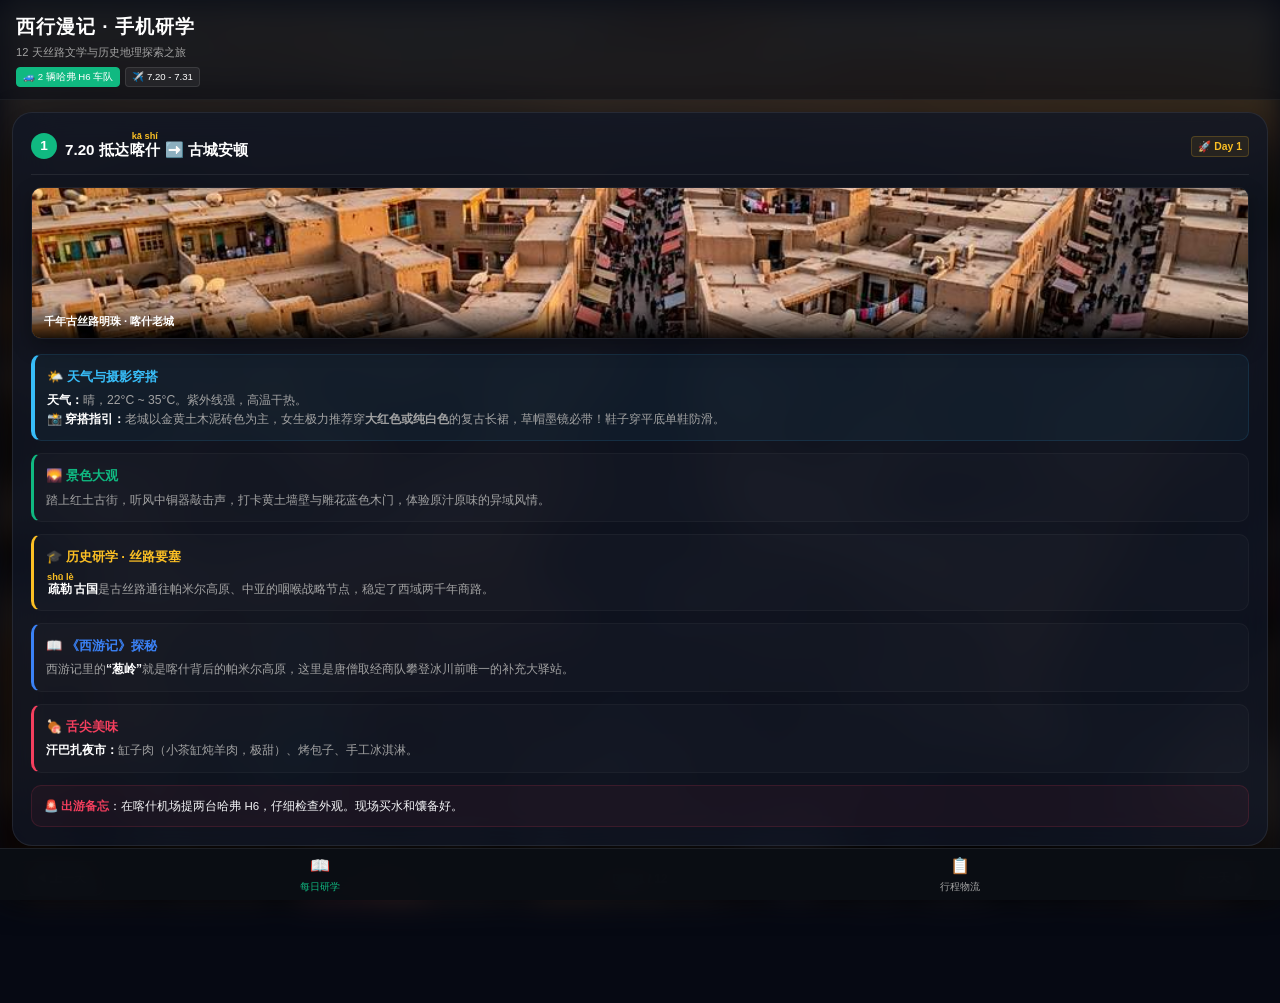
==== commit 22cf187a: "perf: compress all travel images by 90% (8.1MB to 814KB) and integrate async image preloader for ins" ====
--- a/mobile.html
+++ b/mobile.html
@@ -964,6 +964,25 @@
         document.querySelector('.pager-controls').style.display = 'none';
       }
     }
+
+    // 页面加载完成后，异步静默预加载所有大图，缓存到本地，翻页即开
+    window.addEventListener('DOMContentLoaded', () => {
+      const preloadList = [
+        'images/kashgar.jpg',
+        'images/aksu.jpg',
+        'images/wensu.jpg',
+        'images/yining.jpg',
+        'images/bayanbulak.jpg',
+        'images/nalati.jpg',
+        'images/zhaosu.jpg',
+        'images/sayram.jpg'
+      ];
+      preloadList.forEach(src => {
+        const img = new Image();
+        img.src = src;
+      });
+      console.log("8张优化后的研学美图已在后台预加载完成！");
+    });
   </script>
 </body>
 </html>
